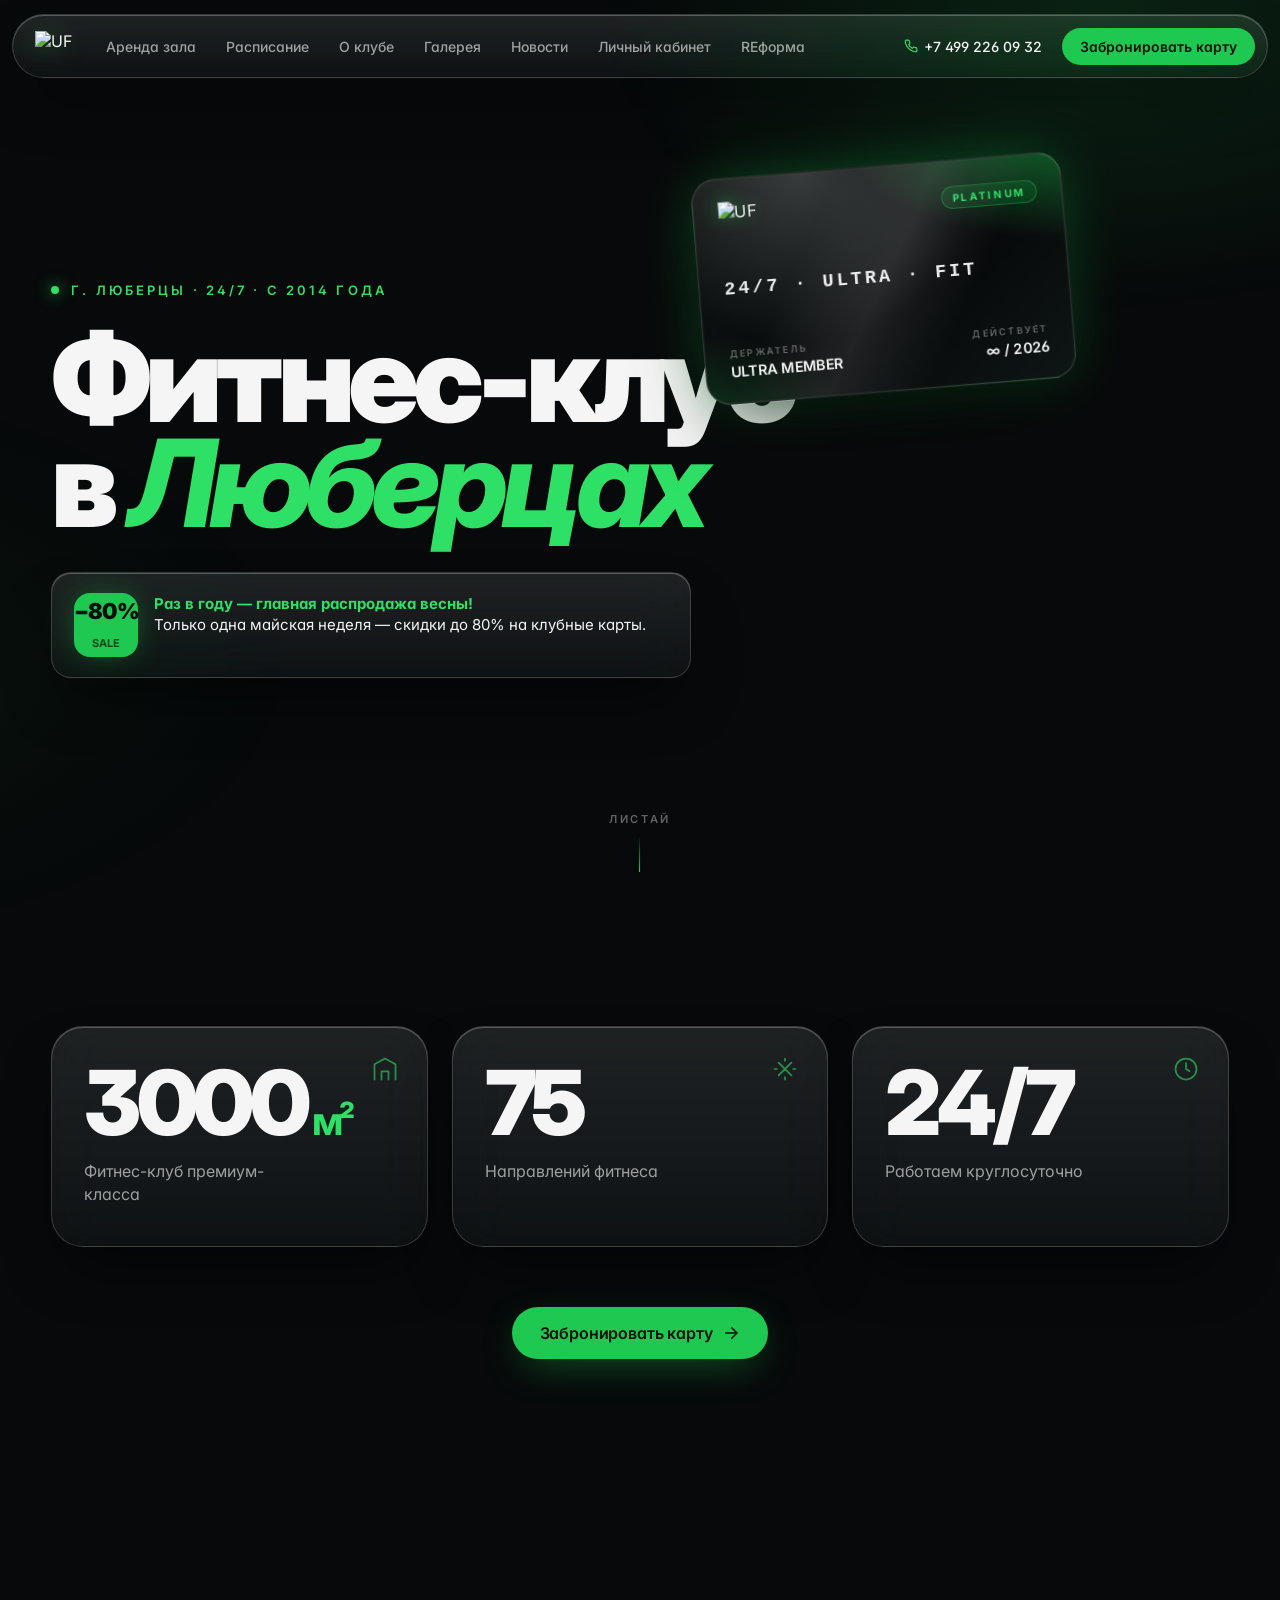
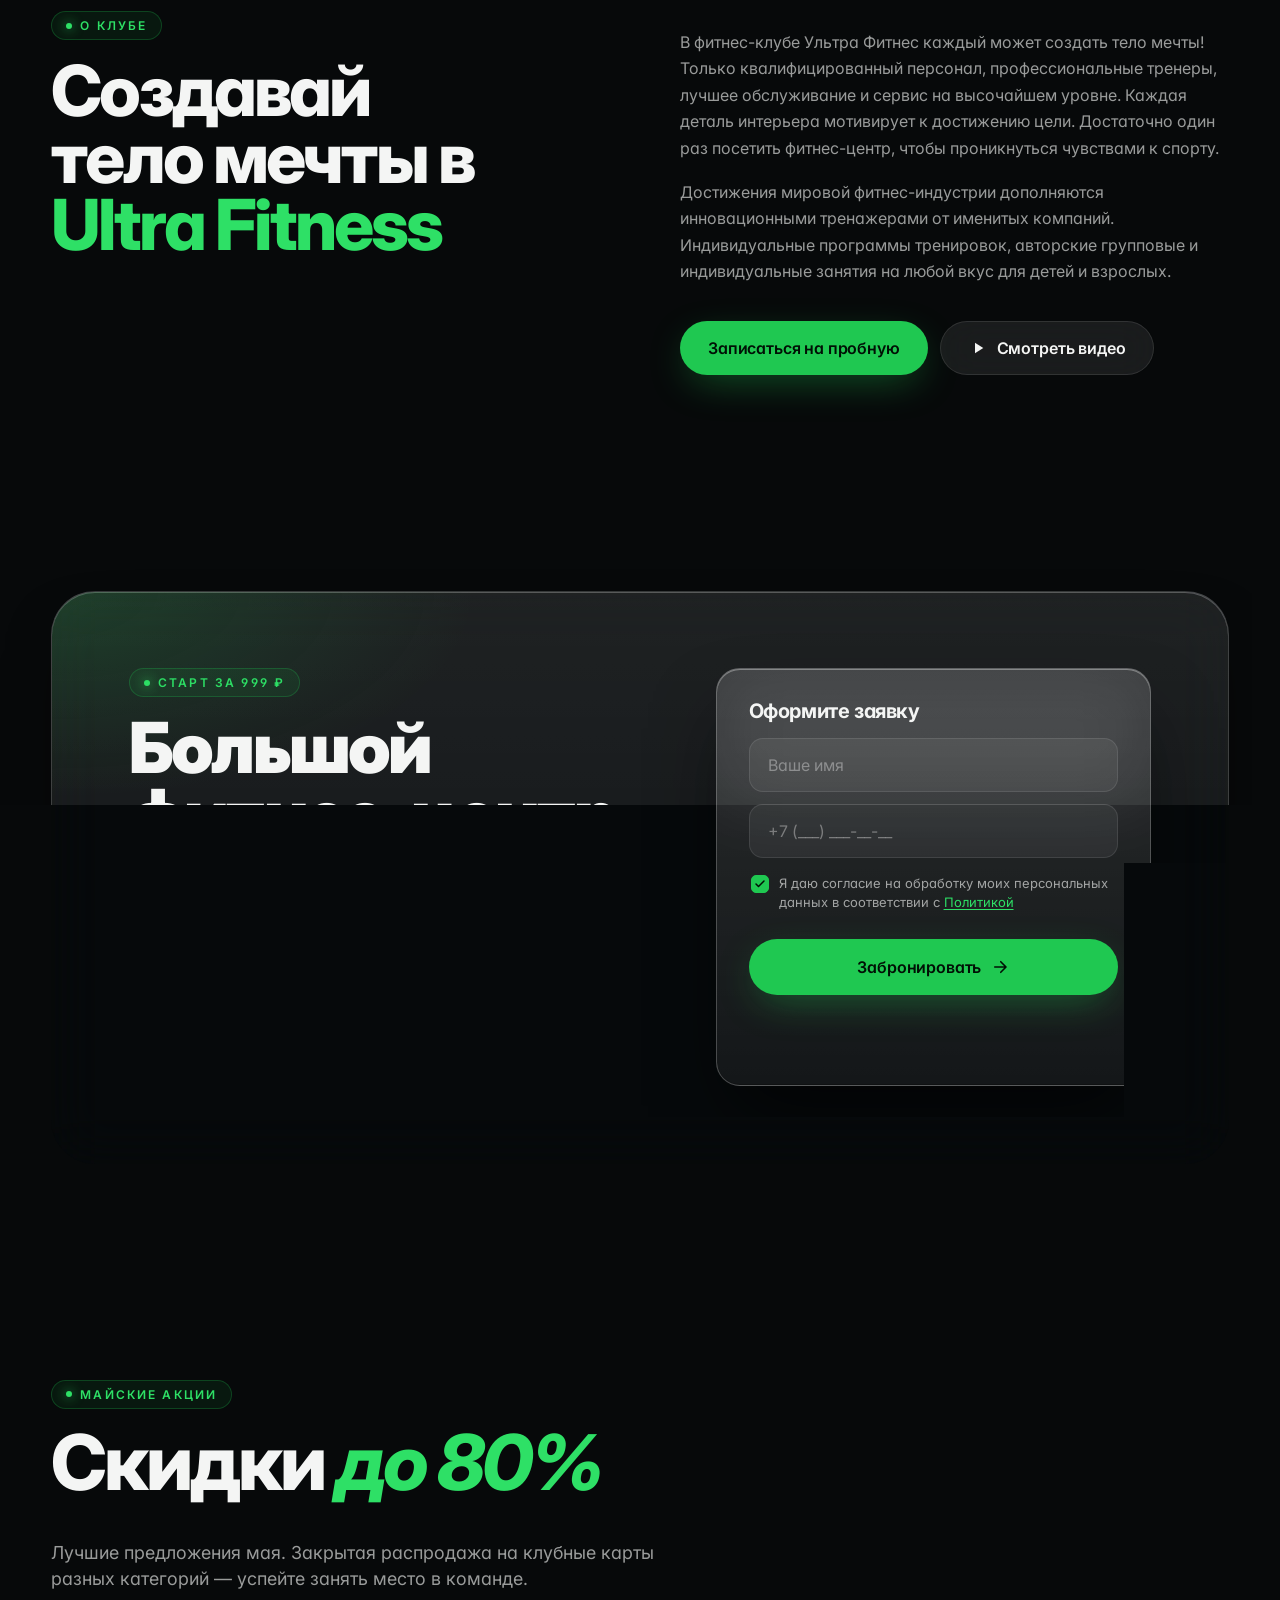
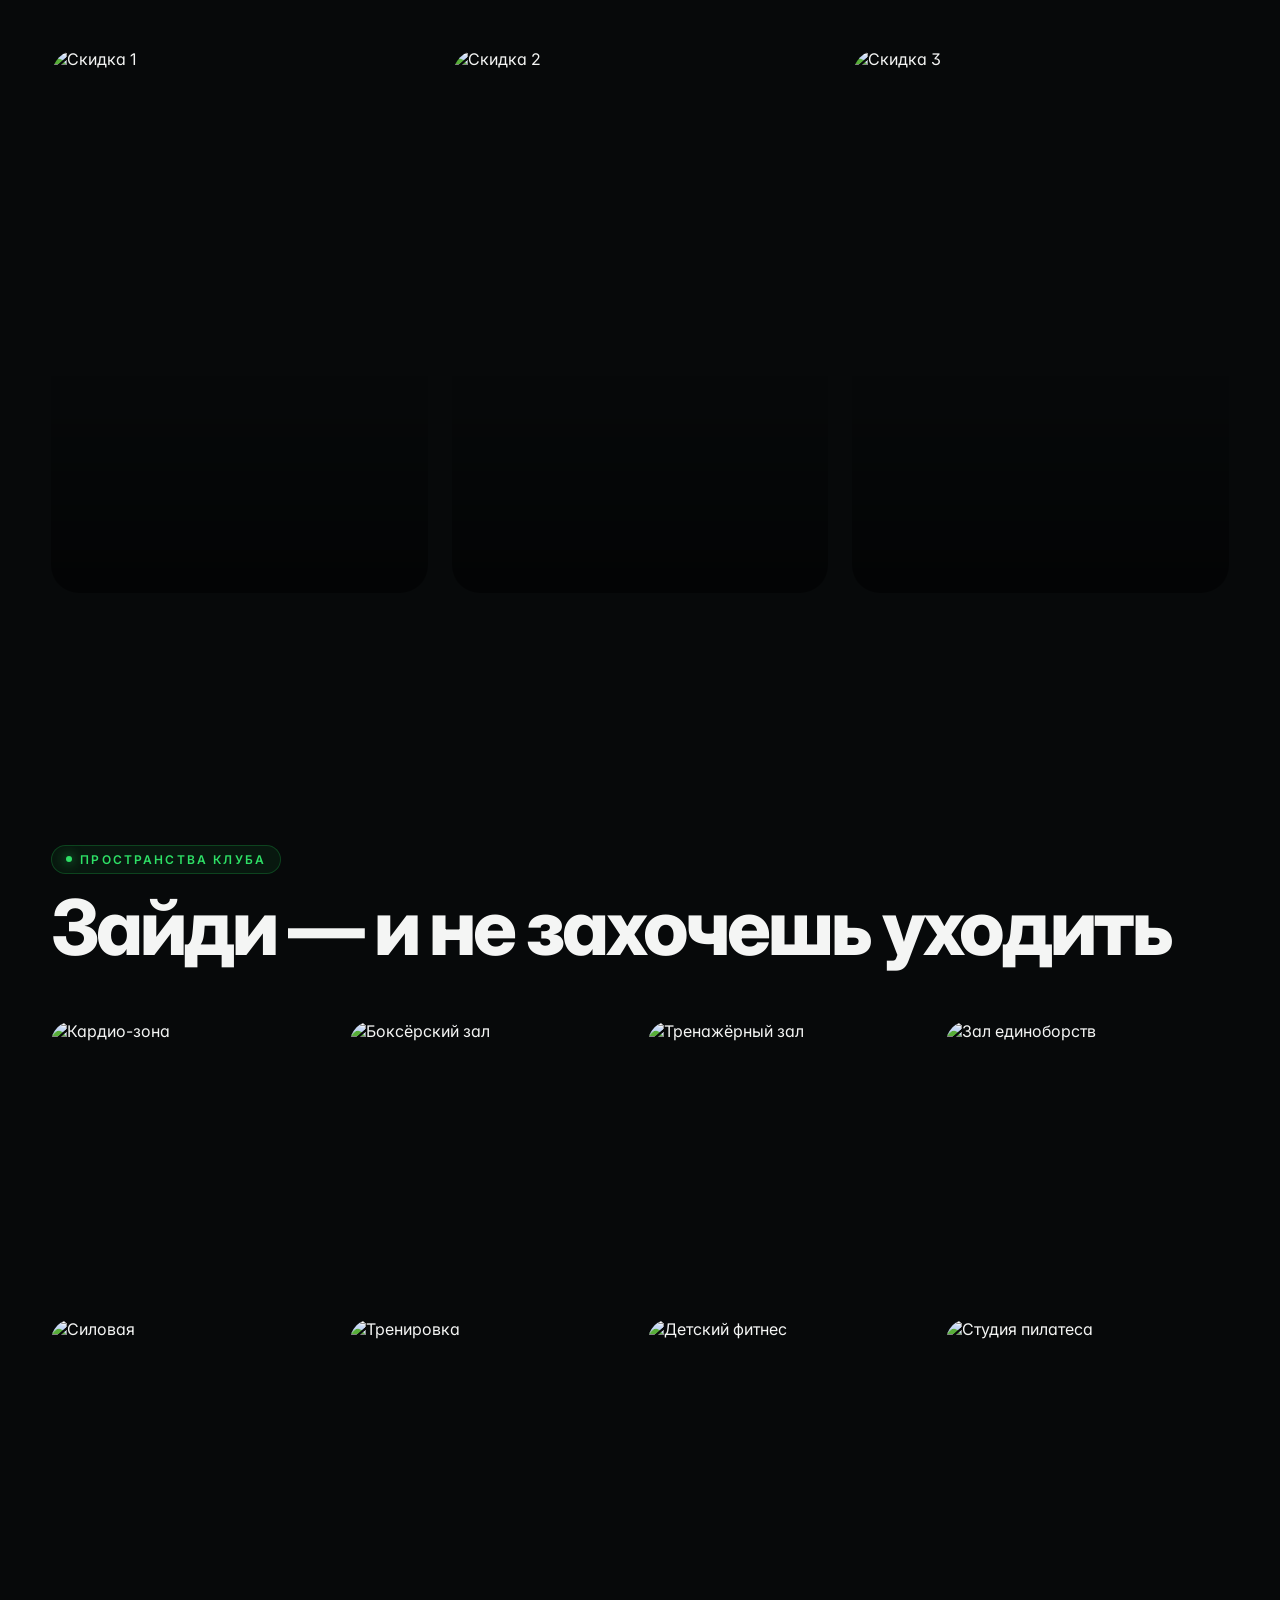
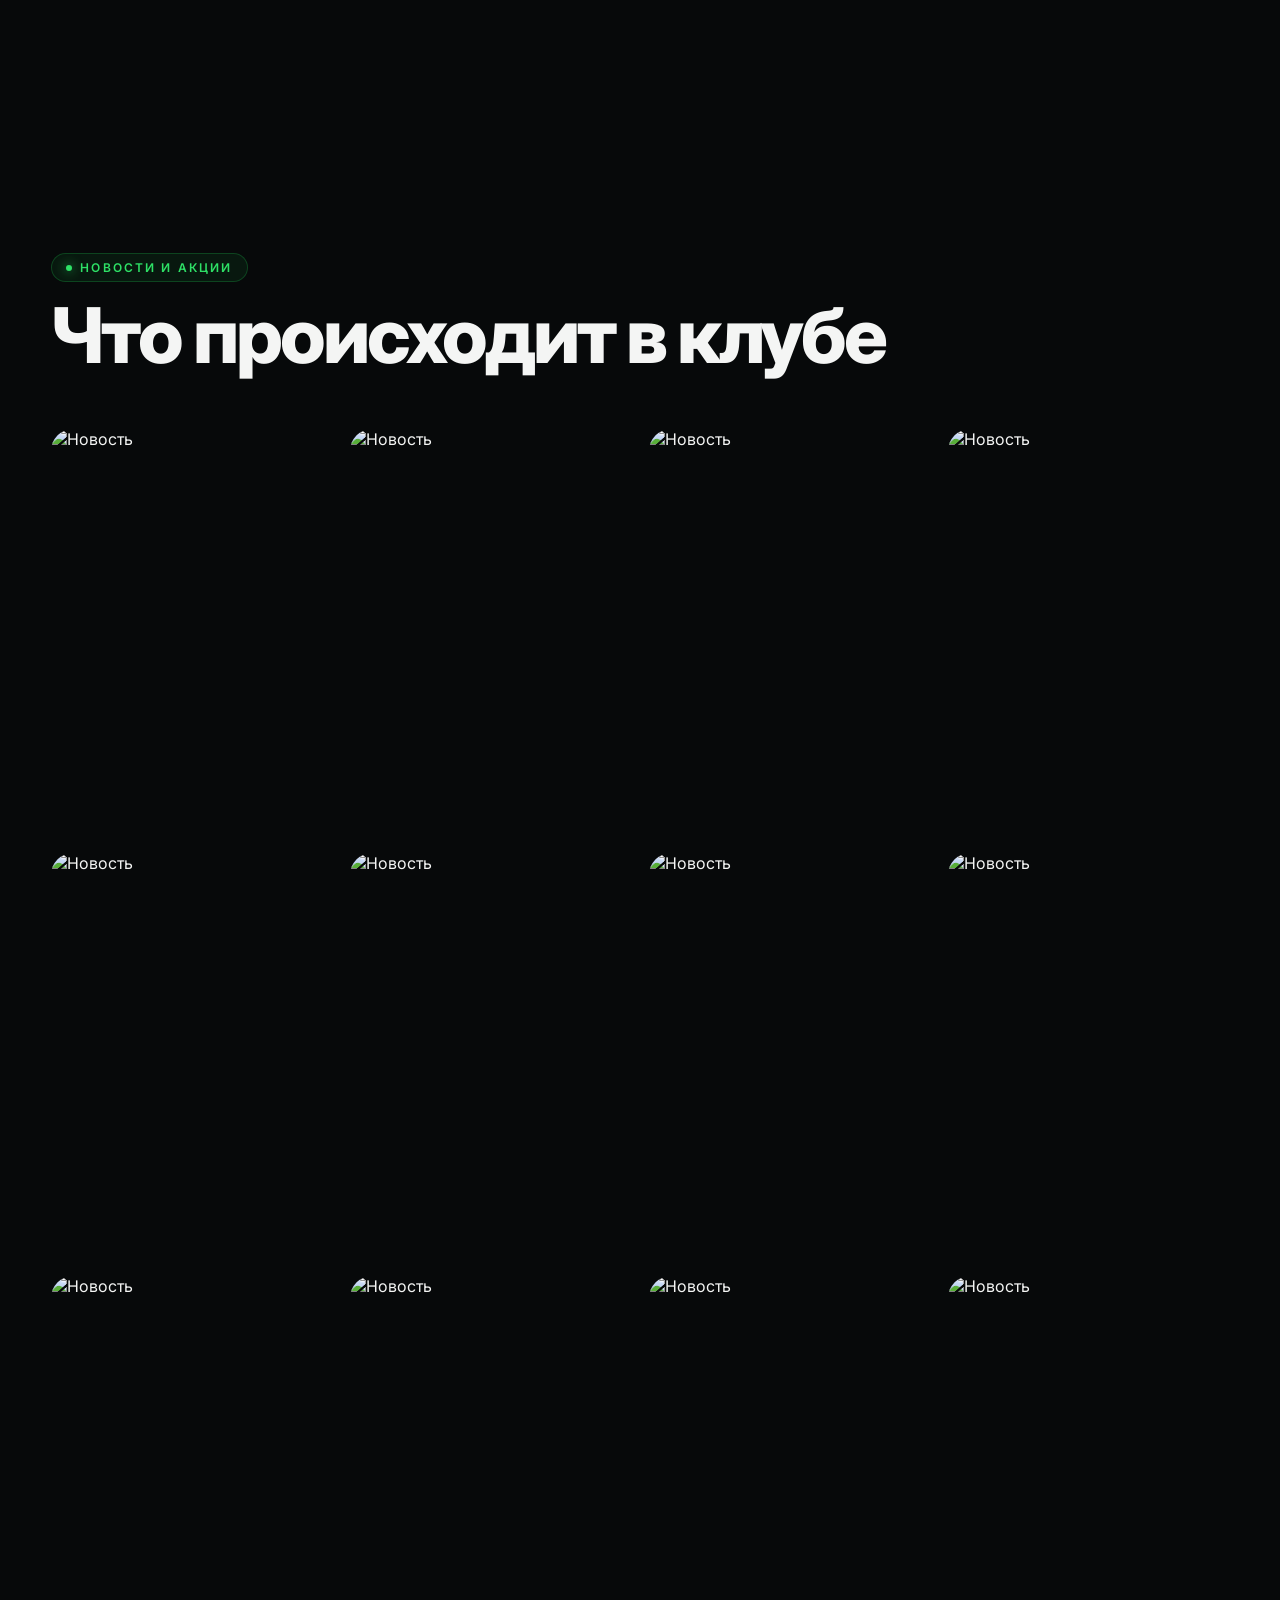
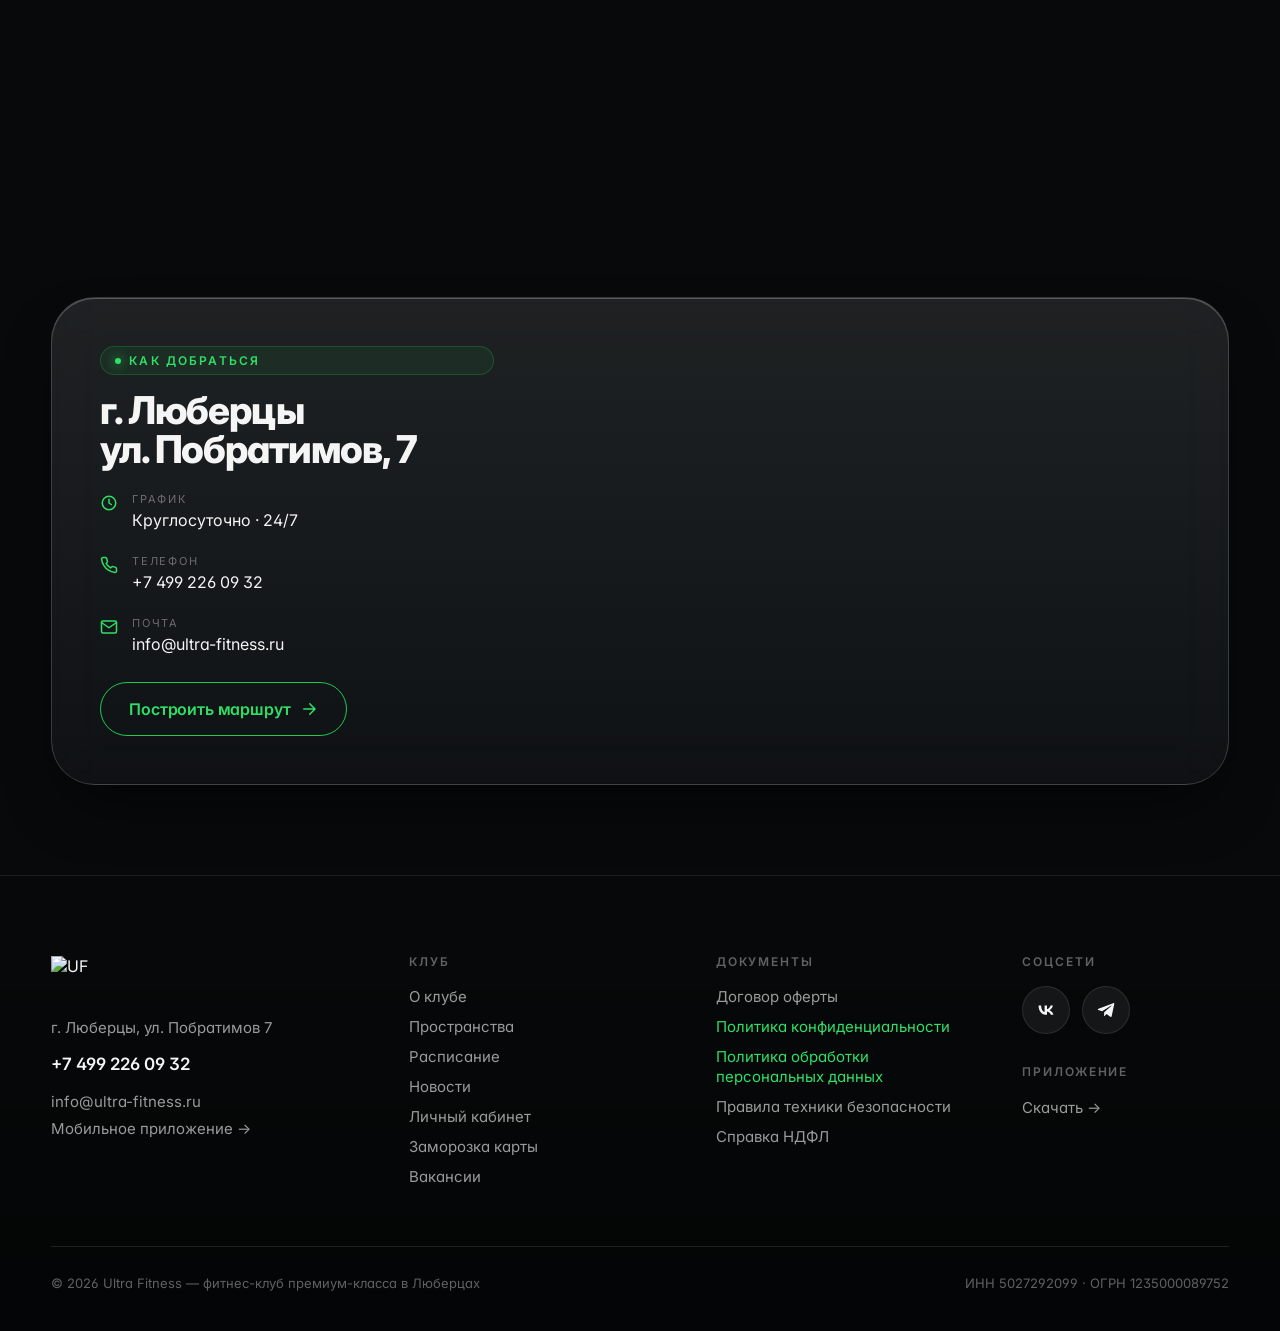
==== index.html @ a5ee3346 "Add files via upload" ====
<!doctype html>
<html lang="ru">
<head>
  <meta charset="utf-8" />
  <meta name="viewport" content="width=device-width,initial-scale=1" />
  <title>Ultra Fitness — фитнес-клуб премиум-класса в Люберцах</title>
  <link rel="icon" type="image/webp" href="assets/logo.webp" />
  <link rel="preconnect" href="https://fonts.googleapis.com" />
  <link rel="preconnect" href="https://fonts.gstatic.com" crossorigin />
  <link href="https://fonts.googleapis.com/css2?family=Inter:wght@400;500;600;700;800;900&display=swap" rel="stylesheet" />
  <link rel="stylesheet" href="styles.css" />
  <style>
    /* ===== HERO ===== */
    .hero {
      position: relative;
      min-height: 100vh;
      padding: 140px var(--pad) 80px;
      display: flex;
      flex-direction: column;
      justify-content: center;
      overflow: hidden;
    }
    .hero__city {
      font-size: 13px;
      font-weight: 600;
      text-transform: uppercase;
      letter-spacing: 0.24em;
      color: var(--brand-bright);
      margin-bottom: 28px;
      display: flex;
      align-items: center;
      gap: 12px;
    }
    .hero__city .dot {
      width: 8px;
      height: 8px;
      border-radius: 999px;
      background: var(--brand-bright);
      box-shadow: 0 0 16px var(--brand-bright);
      animation: pulse 2s infinite ease-in-out;
    }
    @keyframes pulse {
      0%, 100% { opacity: 1; transform: scale(1); }
      50% { opacity: 0.5; transform: scale(0.85); }
    }
    .hero__title {
      font-size: clamp(54px, 9.5vw, 168px);
      font-weight: 900;
      letter-spacing: -0.055em;
      line-height: 0.86;
      max-width: 18ch;
    }
    .hero__title .accent {
      color: var(--brand-bright);
      font-style: italic;
      font-weight: 800;
    }
    .hero__title .accent-outline {
      -webkit-text-stroke: 2px var(--brand-bright);
      color: transparent;
    }
    .hero__sale {
      margin-top: 36px;
      max-width: 640px;
      display: flex;
      align-items: stretch;
      gap: 16px;
      padding: 20px 22px;
      border-radius: 20px;
    }
    .hero__sale .badge {
      flex-shrink: 0;
      width: 64px;
      height: 64px;
      border-radius: 16px;
      background: var(--brand);
      color: #001005;
      display: grid;
      place-items: center;
      font-weight: 900;
      font-size: 22px;
      letter-spacing: -0.04em;
      line-height: 1;
      box-shadow: 0 0 30px -5px var(--brand-glow);
    }
    .hero__sale .badge span { font-size: 11px; font-weight: 700; letter-spacing: 0; margin-top: 2px; opacity: 0.7; }
    .hero__sale .copy { font-size: 15px; line-height: 1.45; color: var(--text); }
    .hero__sale .copy b { color: var(--brand-bright); font-weight: 700; }

    .hero__scroll {
      position: absolute;
      bottom: 28px;
      left: 50%;
      transform: translateX(-50%);
      display: flex;
      flex-direction: column;
      align-items: center;
      gap: 10px;
      color: var(--text-faint);
      font-size: 11px;
      font-weight: 600;
      letter-spacing: 0.24em;
      text-transform: uppercase;
      z-index: 5;
    }
    .hero__scroll .line {
      width: 1px;
      height: 36px;
      background: linear-gradient(180deg, transparent, var(--brand-bright));
      animation: scrollLine 2s infinite ease-in-out;
    }
    @keyframes scrollLine {
      0% { transform: scaleY(0); transform-origin: top; }
      50% { transform: scaleY(1); transform-origin: top; }
      51% { transform: scaleY(1); transform-origin: bottom; }
      100% { transform: scaleY(0); transform-origin: bottom; }
    }

    /* ===== FLYING CARD ===== */
    .fly-card {
      position: fixed;
      pointer-events: auto;
      width: 360px;
      height: 220px;
      border-radius: 24px;
      z-index: 50;
      cursor: pointer;
      transform-origin: center center;
      will-change: transform, top, left;
      transition: filter 0.4s ease;
    }
    .fly-card__inner {
      position: relative;
      width: 100%;
      height: 100%;
      border-radius: 24px;
      overflow: hidden;
      background:
        radial-gradient(120% 90% at 110% -10%, rgba(31, 200, 81, 0.55), transparent 55%),
        radial-gradient(80% 70% at -10% 110%, rgba(31, 200, 81, 0.25), transparent 60%),
        linear-gradient(140deg, #0F1413, #07090A 60%, #0E1614);
      border: 1px solid rgba(255,255,255,0.16);
      box-shadow:
        0 30px 80px -20px rgba(0,0,0,0.7),
        0 0 0 1px rgba(255,255,255,0.04) inset,
        0 0 60px -10px var(--brand-glow);
      padding: 22px 24px;
      display: flex;
      flex-direction: column;
      justify-content: space-between;
      transform-style: preserve-3d;
    }
    .fly-card__inner::before {
      content: '';
      position: absolute;
      inset: 0;
      background:
        radial-gradient(circle at 30% 0%, rgba(255,255,255,0.18), transparent 50%),
        linear-gradient(120deg, transparent 30%, rgba(255,255,255,0.10) 50%, transparent 70%);
      pointer-events: none;
    }
    .fly-card__chip {
      width: 42px;
      height: 32px;
      border-radius: 7px;
      background: linear-gradient(135deg, #C9D2A2, #7E8A45 60%, #5F6A30);
      box-shadow: inset 0 0 0 1px rgba(0,0,0,0.3), inset 0 2px 0 rgba(255,255,255,0.15);
      position: relative;
    }
    .fly-card__chip::after {
      content: '';
      position: absolute;
      inset: 4px 6px;
      border-radius: 4px;
      background:
        linear-gradient(90deg, transparent 40%, rgba(0,0,0,0.4) 41%, rgba(0,0,0,0.4) 42%, transparent 43%),
        linear-gradient(90deg, transparent 60%, rgba(0,0,0,0.4) 61%, rgba(0,0,0,0.4) 62%, transparent 63%),
        linear-gradient(0deg, transparent 49%, rgba(0,0,0,0.4) 50%, transparent 51%);
    }
    .fly-card__top {
      display: flex;
      align-items: center;
      justify-content: space-between;
    }
    .fly-card__logo {
      height: 28px;
      filter: drop-shadow(0 0 8px rgba(31,200,81,0.45));
    }
    .fly-card__type {
      font-size: 10px;
      font-weight: 700;
      letter-spacing: 0.24em;
      text-transform: uppercase;
      color: var(--brand-bright);
      padding: 4px 10px;
      border-radius: 999px;
      background: rgba(31, 200, 81, 0.12);
      border: 1px solid rgba(31, 200, 81, 0.35);
    }
    .fly-card__num {
      font-family: 'JetBrains Mono', 'SF Mono', ui-monospace, monospace;
      font-size: 18px;
      letter-spacing: 0.16em;
      font-weight: 600;
      color: rgba(255,255,255,0.92);
    }
    .fly-card__bottom {
      display: flex;
      justify-content: space-between;
      align-items: flex-end;
    }
    .fly-card__bottom .label {
      font-size: 9px;
      font-weight: 600;
      letter-spacing: 0.22em;
      text-transform: uppercase;
      color: var(--text-faint);
      margin-bottom: 4px;
    }
    .fly-card__bottom .value {
      font-size: 14px;
      font-weight: 600;
      color: var(--text);
    }
    .fly-card__cta {
      position: absolute;
      inset: 0;
      display: flex;
      align-items: center;
      justify-content: center;
      opacity: 0;
      background: rgba(7, 9, 10, 0.55);
      backdrop-filter: blur(8px);
      transition: opacity 0.3s;
      border-radius: 24px;
    }
    .fly-card:hover .fly-card__cta { opacity: 1; }
    .fly-card__cta-btn {
      padding: 12px 22px;
      border-radius: 999px;
      background: var(--brand);
      color: #001005;
      font-weight: 700;
      font-size: 14px;
      letter-spacing: -0.01em;
      display: flex;
      align-items: center;
      gap: 8px;
    }
    .fly-card__cta-btn svg { width: 16px; height: 16px; }

    @media (max-width: 980px) {
      .fly-card { width: 280px; height: 172px; }
      .fly-card__logo { height: 22px; }
      .fly-card__num { font-size: 15px; }
    }
    @media (max-width: 640px) {
      .fly-card { width: 220px; height: 138px; }
      .fly-card__inner { padding: 14px 16px; border-radius: 18px; }
      .fly-card__logo { height: 18px; }
      .fly-card__num { font-size: 12px; }
      .fly-card__chip { width: 30px; height: 24px; }
      .fly-card__bottom .label { font-size: 7px; }
      .fly-card__bottom .value { font-size: 11px; }
    }

    /* ===== STATS ===== */
    .stats {
      padding: clamp(80px, 14vh, 160px) var(--pad);
      position: relative;
      z-index: 2;
    }
    .stats__grid {
      display: grid;
      grid-template-columns: repeat(3, 1fr);
      gap: 24px;
      max-width: 1320px;
      margin: 0 auto;
    }
    .stat {
      padding: 36px 32px 40px;
      border-radius: var(--radius-lg);
      position: relative;
      overflow: hidden;
    }
    .stat__num {
      font-size: clamp(56px, 7vw, 96px);
      font-weight: 900;
      letter-spacing: -0.05em;
      line-height: 0.9;
      color: var(--text);
      display: flex;
      align-items: baseline;
      gap: 6px;
    }
    .stat__num .unit { font-size: 0.45em; font-weight: 700; color: var(--brand-bright); }
    .stat__label {
      margin-top: 16px;
      font-size: 16px;
      color: var(--text-dim);
      line-height: 1.45;
      max-width: 22ch;
    }
    .stat__icon {
      position: absolute;
      top: 28px;
      right: 28px;
      width: 28px;
      height: 28px;
      stroke: var(--brand-bright);
      stroke-width: 1.5;
      opacity: 0.6;
    }
    @media (max-width: 880px) {
      .stats__grid { grid-template-columns: 1fr; gap: 14px; }
    }

    .cta-block {
      max-width: 1320px;
      margin: 60px auto 0;
      padding: 0 0;
      display: flex;
      justify-content: center;
    }

    /* ===== ABOUT ===== */
    .about {
      padding: clamp(80px, 14vh, 160px) var(--pad);
      position: relative;
      z-index: 2;
    }
    .about__inner {
      max-width: 1320px;
      margin: 0 auto;
      display: grid;
      grid-template-columns: 1fr 1fr;
      gap: 80px;
      align-items: start;
    }
    .about__text p {
      color: var(--text-dim);
      font-size: clamp(16px, 1.25vw, 18px);
      line-height: 1.65;
      margin-top: 18px;
    }
    .about__buttons {
      margin-top: 36px;
      display: flex;
      gap: 12px;
      flex-wrap: wrap;
    }
    .about__big {
      font-size: clamp(40px, 5.5vw, 88px);
      font-weight: 800;
      letter-spacing: -0.04em;
      line-height: 0.95;
    }
    .about__big em {
      color: var(--brand-bright);
      font-style: normal;
    }
    @media (max-width: 980px) {
      .about__inner { grid-template-columns: 1fr; gap: 40px; }
    }

    /* ===== 999 BLOCK ===== */
    .offer-999 {
      padding: clamp(60px, 10vh, 120px) var(--pad);
      position: relative;
      z-index: 2;
    }
    .offer-999__panel {
      max-width: 1320px;
      margin: 0 auto;
      padding: clamp(40px, 6vw, 80px);
      border-radius: var(--radius-xl);
      display: grid;
      grid-template-columns: 1.2fr 1fr;
      gap: 64px;
      position: relative;
      overflow: hidden;
    }
    .offer-999__panel::before {
      content: '';
      position: absolute;
      inset: 0;
      background:
        radial-gradient(60% 60% at 0% 0%, rgba(31, 200, 81, 0.18), transparent 60%),
        radial-gradient(50% 60% at 100% 100%, rgba(31, 200, 81, 0.10), transparent 60%);
      pointer-events: none;
    }
    .offer-999__title {
      position: relative;
      font-size: clamp(40px, 5.5vw, 88px);
      font-weight: 900;
      letter-spacing: -0.04em;
      line-height: 0.95;
    }
    .offer-999__title .price {
      color: var(--brand-bright);
      font-style: italic;
    }
    .offer-999__sub {
      position: relative;
      color: var(--text-dim);
      font-size: 17px;
      margin-top: 24px;
      max-width: 50ch;
      line-height: 1.55;
    }
    .offer-999__form {
      position: relative;
      padding: 32px;
      border-radius: 24px;
    }
    .offer-999__form h4 {
      font-size: 20px;
      font-weight: 700;
      margin-bottom: 16px;
    }
    @media (max-width: 980px) {
      .offer-999__panel { grid-template-columns: 1fr; gap: 32px; }
    }

    /* ===== SALES (3 cards) ===== */
    .sales {
      padding: clamp(80px, 14vh, 160px) var(--pad);
      position: relative;
      z-index: 2;
    }
    .sales__head {
      max-width: 1320px;
      margin: 0 auto 56px;
      display: flex;
      align-items: flex-end;
      justify-content: space-between;
      gap: 40px;
      flex-wrap: wrap;
    }
    .sales__grid {
      max-width: 1320px;
      margin: 0 auto;
      display: grid;
      grid-template-columns: repeat(3, 1fr);
      gap: 24px;
    }
    .sale-card {
      position: relative;
      aspect-ratio: 700 / 1010;
      border-radius: 28px;
      overflow: hidden;
      cursor: pointer;
      transform: translateZ(0);
      transition: transform 0.5s cubic-bezier(0.22, 1, 0.36, 1);
    }
    .sale-card img {
      width: 100%;
      height: 100%;
      object-fit: cover;
      transition: transform 0.8s cubic-bezier(0.22, 1, 0.36, 1);
    }
    .sale-card:hover { transform: translateY(-6px); }
    .sale-card:hover img { transform: scale(1.05); }
    .sale-card::after {
      content: '';
      position: absolute;
      inset: 0;
      background: linear-gradient(180deg, transparent 60%, rgba(0,0,0,0.5));
      pointer-events: none;
    }
    @media (max-width: 880px) {
      .sales__grid { grid-template-columns: 1fr; }
    }

    /* ===== GALLERY ===== */
    .gallery {
      padding: clamp(80px, 14vh, 160px) var(--pad);
      position: relative;
      z-index: 2;
    }
    .gallery__head {
      max-width: 1320px;
      margin: 0 auto 56px;
    }
    .gallery__grid {
      max-width: 1320px;
      margin: 0 auto;
      display: grid;
      grid-template-columns: repeat(4, 1fr);
      grid-auto-rows: 1fr;
      gap: 16px;
    }
    .gallery__item {
      position: relative;
      overflow: hidden;
      border-radius: 22px;
      cursor: pointer;
      aspect-ratio: 1 / 1;
      transition: transform 0.5s cubic-bezier(0.22, 1, 0.36, 1);
    }
    .gallery__item img {
      width: 100%;
      height: 100%;
      object-fit: cover;
      transition: transform 0.8s cubic-bezier(0.22, 1, 0.36, 1);
    }
    .gallery__item:hover { transform: translateY(-4px); }
    .gallery__item:hover img { transform: scale(1.08); }
    .gallery__item::after {
      content: '';
      position: absolute;
      inset: 0;
      background: linear-gradient(180deg, transparent 60%, rgba(0,0,0,0.45));
      opacity: 0;
      transition: opacity 0.3s;
      pointer-events: none;
    }
    .gallery__item:hover::after { opacity: 1; }
    .gallery__zoom {
      position: absolute;
      bottom: 14px;
      right: 14px;
      width: 38px;
      height: 38px;
      border-radius: 999px;
      background: rgba(255,255,255,0.14);
      backdrop-filter: blur(10px);
      border: 1px solid rgba(255,255,255,0.22);
      display: grid;
      place-items: center;
      opacity: 0;
      transform: translateY(8px);
      transition: opacity 0.3s, transform 0.3s;
      z-index: 2;
    }
    .gallery__zoom svg { width: 16px; height: 16px; stroke: #fff; stroke-width: 2; }
    .gallery__item:hover .gallery__zoom { opacity: 1; transform: none; }

    @media (max-width: 880px) {
      .gallery__grid { grid-template-columns: repeat(3, 1fr); gap: 12px; }
    }
    @media (max-width: 540px) {
      .gallery__grid { grid-template-columns: repeat(2, 1fr); gap: 10px; }
    }

    /* ===== LIGHTBOX ===== */
    .lightbox {
      position: fixed;
      inset: 0;
      z-index: 400;
      background: rgba(5, 7, 8, 0.92);
      backdrop-filter: blur(24px) saturate(140%);
      -webkit-backdrop-filter: blur(24px) saturate(140%);
      display: flex;
      align-items: center;
      justify-content: center;
      opacity: 0;
      pointer-events: none;
      transition: opacity 0.35s ease;
    }
    .lightbox.is-open { opacity: 1; pointer-events: auto; }
    .lightbox__stage {
      position: relative;
      width: min(90vw, 1400px);
      height: min(82vh, 900px);
      display: flex;
      align-items: center;
      justify-content: center;
    }
    .lightbox__img {
      max-width: 100%;
      max-height: 100%;
      width: auto;
      height: auto;
      object-fit: contain;
      border-radius: 14px;
      box-shadow: 0 30px 80px -10px rgba(0,0,0,0.7), 0 0 60px -20px var(--brand-glow);
      transform: scale(0.96);
      opacity: 0;
      transition: transform 0.45s cubic-bezier(0.22, 1, 0.36, 1), opacity 0.35s;
    }
    .lightbox.is-open .lightbox__img { transform: none; opacity: 1; }
    .lightbox__btn {
      position: absolute;
      top: 24px;
      right: 24px;
      width: 48px;
      height: 48px;
      border-radius: 999px;
      background: rgba(255,255,255,0.08);
      border: 1px solid rgba(255,255,255,0.16);
      backdrop-filter: blur(16px);
      display: inline-flex;
      align-items: center;
      justify-content: center;
      z-index: 3;
      cursor: pointer;
      transition: background 0.2s, transform 0.2s;
    }
    .lightbox__btn:hover { background: rgba(255,255,255,0.18); transform: scale(1.05); }
    .lightbox__btn svg { width: 22px; height: 22px; stroke: #fff; stroke-width: 2; }
    .lightbox__nav {
      position: absolute;
      top: 50%;
      transform: translateY(-50%);
      width: 56px;
      height: 56px;
      border-radius: 999px;
      background: rgba(255,255,255,0.08);
      border: 1px solid rgba(255,255,255,0.18);
      backdrop-filter: blur(16px);
      display: inline-flex;
      align-items: center;
      justify-content: center;
      cursor: pointer;
      z-index: 3;
      transition: background 0.2s, transform 0.2s;
    }
    .lightbox__nav:hover { background: rgba(31,200,81,0.30); border-color: rgba(31,200,81,0.55); }
    .lightbox__nav svg { width: 24px; height: 24px; stroke: #fff; stroke-width: 2; }
    .lightbox__nav--prev { left: 24px; }
    .lightbox__nav--next { right: 24px; }
    .lightbox__nav:hover { transform: translateY(-50%) scale(1.05); }
    .lightbox__counter {
      position: absolute;
      bottom: 24px;
      left: 50%;
      transform: translateX(-50%);
      padding: 8px 16px;
      border-radius: 999px;
      background: rgba(255,255,255,0.08);
      border: 1px solid rgba(255,255,255,0.16);
      backdrop-filter: blur(16px);
      font-size: 13px;
      font-weight: 600;
      letter-spacing: 0.12em;
      color: var(--text-dim);
      z-index: 3;
    }
    .lightbox__counter b { color: var(--brand-bright); }
    @media (max-width: 640px) {
      .lightbox__nav { width: 44px; height: 44px; }
      .lightbox__nav--prev { left: 10px; }
      .lightbox__nav--next { right: 10px; }
      .lightbox__btn { top: 14px; right: 14px; width: 40px; height: 40px; }
      .lightbox__stage { width: 96vw; height: 78vh; }
    }

    /* ===== NEWS ===== */
    .news {
      padding: clamp(80px, 14vh, 160px) var(--pad);
      position: relative;
      z-index: 2;
    }
    .news__head {
      max-width: 1320px;
      margin: 0 auto 56px;
    }
    .news__rail {
      max-width: 1320px;
      margin: 0 auto;
      display: grid;
      grid-template-columns: repeat(4, 1fr);
      gap: 18px;
    }
    .news-card {
      position: relative;
      aspect-ratio: 700 / 1010;
      border-radius: 22px;
      overflow: hidden;
      cursor: pointer;
      transition: transform 0.5s cubic-bezier(0.22, 1, 0.36, 1);
    }
    .news-card img {
      width: 100%;
      height: 100%;
      object-fit: cover;
      transition: transform 0.8s;
    }
    .news-card:hover { transform: translateY(-4px); }
    .news-card:hover img { transform: scale(1.05); }
    @media (max-width: 980px) {
      .news__rail { grid-template-columns: repeat(2, 1fr); }
    }
    @media (max-width: 540px) {
      .news__rail { grid-template-columns: repeat(2, 1fr); gap: 12px; }
    }

    /* ===== MAP ===== */
    .map-block {
      padding: clamp(60px, 10vh, 120px) var(--pad);
      position: relative;
      z-index: 2;
    }
    .map-block__panel {
      max-width: 1320px;
      margin: 0 auto;
      border-radius: var(--radius-xl);
      overflow: hidden;
      position: relative;
      display: grid;
      grid-template-columns: 1fr 1.4fr;
      min-height: 460px;
    }
    .map-block__info {
      padding: 48px;
      display: flex;
      flex-direction: column;
      justify-content: center;
      gap: 16px;
    }
    .map-block__info h3 {
      font-size: clamp(28px, 3vw, 40px);
      font-weight: 800;
      letter-spacing: -0.03em;
      line-height: 1;
    }
    .map-block__info .row {
      display: flex;
      gap: 14px;
      align-items: flex-start;
      margin-top: 8px;
    }
    .map-block__info .row svg { width: 18px; height: 18px; stroke: var(--brand-bright); flex-shrink: 0; margin-top: 2px; }
    .map-block__info .row > div .l { font-size: 11px; text-transform: uppercase; letter-spacing: 0.16em; color: var(--text-faint); margin-bottom: 4px; }
    .map-block__info .row > div .v { font-size: 16px; color: var(--text); }
    .map-block__info .row > div .v a { color: var(--text); }
    .map-block__info .row > div .v a:hover { color: var(--brand-bright); }
    .map-block__iframe {
      position: relative;
      min-height: 360px;
    }
    .map-block__iframe iframe {
      position: absolute;
      inset: 0;
      width: 100%;
      height: 100%;
      border: 0;
      filter: grayscale(0.4) contrast(1.05);
    }
    @media (max-width: 880px) {
      .map-block__panel { grid-template-columns: 1fr; }
      .map-block__iframe { min-height: 320px; }
    }

    /* hide flying card on smallest screens to keep things tidy */
    @media (max-width: 480px) {
      .fly-card { display: none; }
    }
  </style>
</head>
<body>

<!-- ===== FLYING CARD ===== -->
<div class="fly-card" id="flyCard" role="button" aria-label="Забронировать клубную карту" data-open-booking data-screen-label="Flying Card">
  <div class="fly-card__inner">
    <div class="fly-card__top">
      <img src="assets/logo.webp" alt="UF" class="fly-card__logo" />
      <div class="fly-card__type">Platinum</div>
    </div>
    <div class="fly-card__num">24/7 · ULTRA · FIT</div>
    <div class="fly-card__bottom">
      <div>
        <div class="label">Держатель</div>
        <div class="value">ULTRA MEMBER</div>
      </div>
      <div style="text-align:right">
        <div class="label">Действует</div>
        <div class="value">∞ / 2026</div>
      </div>
    </div>
    <div class="fly-card__cta">
      <div class="fly-card__cta-btn">
        Забронировать
        <svg viewBox="0 0 24 24" fill="none" stroke="currentColor" stroke-width="2.2" stroke-linecap="round" stroke-linejoin="round"><path d="M5 12h14M13 5l7 7-7 7"/></svg>
      </div>
    </div>
  </div>
</div>

<main>

<!-- ===== HERO ===== -->
<section class="hero" id="hero" data-screen-label="01 Hero">
  <div class="container">
    <div class="hero__city reveal">
      <span class="dot"></span>
      г. Люберцы · 24/7 · с 2014 года
    </div>
    <h1 class="hero__title reveal" data-delay="1">
      Фитнес-клуб<br/>
      в <span class="accent">Люберцах</span>
    </h1>
    <div class="hero__sale glass reveal" data-delay="2">
      <div class="badge">−80%<span>SALE</span></div>
      <div class="copy">
        <b>Раз в году — главная распродажа весны!</b><br/>
        Только одна майская неделя — скидки до 80% на клубные карты.
      </div>
    </div>
  </div>
  <div class="hero__scroll">
    <span>Листай</span>
    <span class="line"></span>
  </div>
</section>

<!-- ===== STATS ===== -->
<section class="stats" id="stats" data-screen-label="02 Stats">
  <div class="stats__grid">
    <div class="stat glass reveal">
      <svg class="stat__icon" viewBox="0 0 24 24" fill="none" stroke-linecap="round" stroke-linejoin="round"><path d="M3 21V8l9-5 9 5v13M9 21v-7h6v7"/></svg>
      <div class="stat__num">3000<span class="unit">м²</span></div>
      <div class="stat__label">Фитнес-клуб премиум-класса</div>
    </div>
    <div class="stat glass reveal" data-delay="1">
      <svg class="stat__icon" viewBox="0 0 24 24" fill="none" stroke-linecap="round" stroke-linejoin="round"><path d="M6.5 6.5l11 11M6.5 17.5l11-11M3 12h2M19 12h2M12 3v2M12 19v2"/></svg>
      <div class="stat__num">75</div>
      <div class="stat__label">Направлений фитнеса</div>
    </div>
    <div class="stat glass reveal" data-delay="2">
      <svg class="stat__icon" viewBox="0 0 24 24" fill="none" stroke-linecap="round" stroke-linejoin="round"><circle cx="12" cy="12" r="9"/><path d="M12 7v5l3 2"/></svg>
      <div class="stat__num">24/7</div>
      <div class="stat__label">Работаем круглосуточно</div>
    </div>
  </div>
  <div class="cta-block reveal" data-delay="2">
    <button class="btn btn--primary" data-open-booking>
      Забронировать карту
      <svg viewBox="0 0 24 24" fill="none" stroke="currentColor" stroke-width="2.2" stroke-linecap="round" stroke-linejoin="round"><path d="M5 12h14M13 5l7 7-7 7"/></svg>
    </button>
  </div>
</section>

<!-- ===== ABOUT ===== -->
<section class="about" id="about" data-screen-label="03 About">
  <div class="about__inner">
    <div class="about__heading reveal">
      <div class="eyebrow">О клубе</div>
      <h2 class="about__big" style="margin-top: 18px;">
        Создавай тело мечты в <em>Ultra Fitness</em>
      </h2>
    </div>
    <div class="about__text reveal" data-delay="1">
      <p>
        В фитнес-клубе Ультра Фитнес каждый может создать тело мечты! Только квалифицированный персонал, профессиональные тренеры, лучшее обслуживание и сервис на высочайшем уровне. Каждая деталь интерьера мотивирует к достижению цели. Достаточно один раз посетить фитнес-центр, чтобы проникнуться чувствами к спорту.
      </p>
      <p>
        Достижения мировой фитнес-индустрии дополняются инновационными тренажерами от именитых компаний. Индивидуальные программы тренировок, авторские групповые и индивидуальные занятия на любой вкус для детей и взрослых.
      </p>
      <div class="about__buttons">
        <button class="btn btn--primary"
          data-open-booking
          data-modal-eyebrow="Пробная тренировка"
          data-modal-title="Запишитесь на пробную тренировку"
          data-modal-sub="Менеджер свяжется с вами, подберёт удобное время и направление — на знакомство с клубом и тренером."
          data-modal-button="Записаться">
          Записаться на пробную
        </button>
        <button class="btn btn--ghost" data-open-video>
          <svg viewBox="0 0 24 24" fill="currentColor"><path d="M8 5v14l11-7z"/></svg>
          Смотреть видео
        </button>
      </div>
    </div>
  </div>
</section>

<!-- ===== 999 OFFER ===== -->
<section class="offer-999" id="offer999">
  <div class="offer-999__panel glass reveal">
    <div>
      <div class="eyebrow">Старт за 999 ₽</div>
      <h2 class="offer-999__title" style="margin-top: 18px;">
        Большой<br/>фитнес-центр<br/>в Люберцах за <span class="price">999 ₽</span>
      </h2>
      <p class="offer-999__sub">Оформите заявку и начните тренировки за 999 ₽. Предложение ограничено — действует только в течение майской недели скидок.</p>
    </div>
    <div class="offer-999__form glass-strong">
      <h4>Оформите заявку</h4>
      <form class="uf-form" id="offerForm" novalidate>
        <div class="uf-field">
          <input type="text" name="name" placeholder="Ваше имя" required autocomplete="name" />
        </div>
        <div class="uf-field">
          <input type="tel" name="phone" placeholder="+7 (___) ___-__-__" required autocomplete="tel" data-phone-mask />
        </div>
        <label class="uf-consent">
          <input type="checkbox" name="consent" checked required />
          <span class="check"><svg viewBox="0 0 24 24" fill="none" stroke-linecap="round" stroke-linejoin="round"><polyline points="20 6 9 17 4 12"/></svg></span>
          <span>Я даю согласие на обработку моих персональных данных в соответствии с <a href="#">Политикой</a></span>
        </label>
        <button type="submit" class="btn btn--primary">
          Забронировать
          <svg viewBox="0 0 24 24" fill="none" stroke="currentColor" stroke-width="2.2" stroke-linecap="round" stroke-linejoin="round"><path d="M5 12h14M13 5l7 7-7 7"/></svg>
        </button>
      </form>
    </div>
  </div>
</section>

<!-- ===== SALES ===== -->
<section class="sales" id="sales" data-screen-label="04 Sales">
  <div class="sales__head">
    <div class="reveal">
      <div class="eyebrow">Майские акции</div>
      <h2 class="section-title" style="margin-top:18px;">Скидки <em style="color:var(--brand-bright);font-style:italic;">до&nbsp;80%</em></h2>
    </div>
    <p class="section-sub reveal" data-delay="1">Лучшие предложения мая. Закрытая распродажа на клубные карты разных категорий — успейте занять место в команде.</p>
  </div>
  <div class="sales__grid">
    <div class="sale-card reveal" data-open-booking><img src="assets/sale-1.webp" alt="Скидка 1" loading="lazy" /></div>
    <div class="sale-card reveal" data-delay="1" data-open-booking><img src="assets/sale-2.webp" alt="Скидка 2" loading="lazy" /></div>
    <div class="sale-card reveal" data-delay="2" data-open-booking><img src="assets/sale-3.webp" alt="Скидка 3" loading="lazy" /></div>
  </div>
</section>

<!-- ===== GALLERY ===== -->
<section class="gallery" id="gallery" data-screen-label="05 Gallery">
  <div class="gallery__head">
    <div class="reveal">
      <div class="eyebrow">Пространства клуба</div>
      <h2 class="section-title" style="margin-top:18px;">Зайди — и не захочешь уходить</h2>
    </div>
  </div>
  <div class="gallery__grid" data-lightbox="gallery">
    <div class="gallery__item reveal" data-src="assets/club-1.jpeg"><img src="assets/club-1.jpeg" alt="Кардио-зона" loading="lazy" /><div class="gallery__zoom"><svg viewBox="0 0 24 24" fill="none" stroke-linecap="round" stroke-linejoin="round"><path d="M15 3h6v6M9 21H3v-6M21 3l-7 7M3 21l7-7"/></svg></div></div>
    <div class="gallery__item reveal" data-delay="1" data-src="assets/club-2.jpeg"><img src="assets/club-2.jpeg" alt="Боксёрский зал" loading="lazy" /><div class="gallery__zoom"><svg viewBox="0 0 24 24" fill="none" stroke-linecap="round" stroke-linejoin="round"><path d="M15 3h6v6M9 21H3v-6M21 3l-7 7M3 21l7-7"/></svg></div></div>
    <div class="gallery__item reveal" data-delay="2" data-src="assets/club-3.jpeg"><img src="assets/club-3.jpeg" alt="Тренажёрный зал" loading="lazy" /><div class="gallery__zoom"><svg viewBox="0 0 24 24" fill="none" stroke-linecap="round" stroke-linejoin="round"><path d="M15 3h6v6M9 21H3v-6M21 3l-7 7M3 21l7-7"/></svg></div></div>
    <div class="gallery__item reveal" data-delay="3" data-src="assets/club-4.jpeg"><img src="assets/club-4.jpeg" alt="Зал единоборств" loading="lazy" /><div class="gallery__zoom"><svg viewBox="0 0 24 24" fill="none" stroke-linecap="round" stroke-linejoin="round"><path d="M15 3h6v6M9 21H3v-6M21 3l-7 7M3 21l7-7"/></svg></div></div>
    <div class="gallery__item reveal" data-src="assets/club-5.jpeg"><img src="assets/club-5.jpeg" alt="Силовая" loading="lazy" /><div class="gallery__zoom"><svg viewBox="0 0 24 24" fill="none" stroke-linecap="round" stroke-linejoin="round"><path d="M15 3h6v6M9 21H3v-6M21 3l-7 7M3 21l7-7"/></svg></div></div>
    <div class="gallery__item reveal" data-delay="1" data-src="assets/club-6.jpeg"><img src="assets/club-6.jpeg" alt="Тренировка" loading="lazy" /><div class="gallery__zoom"><svg viewBox="0 0 24 24" fill="none" stroke-linecap="round" stroke-linejoin="round"><path d="M15 3h6v6M9 21H3v-6M21 3l-7 7M3 21l7-7"/></svg></div></div>
    <div class="gallery__item reveal" data-delay="2" data-src="assets/club-7.png"><img src="assets/club-7.png" alt="Детский фитнес" loading="lazy" /><div class="gallery__zoom"><svg viewBox="0 0 24 24" fill="none" stroke-linecap="round" stroke-linejoin="round"><path d="M15 3h6v6M9 21H3v-6M21 3l-7 7M3 21l7-7"/></svg></div></div>
    <div class="gallery__item reveal" data-delay="3" data-src="assets/hall-1.webp"><img src="assets/hall-1.webp" alt="Студия пилатеса" loading="lazy" /><div class="gallery__zoom"><svg viewBox="0 0 24 24" fill="none" stroke-linecap="round" stroke-linejoin="round"><path d="M15 3h6v6M9 21H3v-6M21 3l-7 7M3 21l7-7"/></svg></div></div>
  </div>

  <!-- LIGHTBOX -->
  <div class="lightbox" id="lightbox" aria-hidden="true">
    <button class="lightbox__btn" id="lbClose" aria-label="Закрыть">
      <svg viewBox="0 0 24 24" fill="none" stroke-linecap="round" stroke-linejoin="round"><path d="M18 6L6 18M6 6l12 12"/></svg>
    </button>
    <button class="lightbox__nav lightbox__nav--prev" id="lbPrev" aria-label="Предыдущее">
      <svg viewBox="0 0 24 24" fill="none" stroke-linecap="round" stroke-linejoin="round"><polyline points="15 18 9 12 15 6"/></svg>
    </button>
    <button class="lightbox__nav lightbox__nav--next" id="lbNext" aria-label="Следующее">
      <svg viewBox="0 0 24 24" fill="none" stroke-linecap="round" stroke-linejoin="round"><polyline points="9 18 15 12 9 6"/></svg>
    </button>
    <div class="lightbox__stage">
      <img class="lightbox__img" id="lbImg" alt="" />
    </div>
    <div class="lightbox__counter"><b id="lbCur">1</b> / <span id="lbTotal">8</span></div>
  </div>
</section>

<!-- ===== NEWS ===== -->
<section class="news" id="news" data-screen-label="06 News">
  <div class="news__head">
    <div class="reveal">
      <div class="eyebrow">Новости и акции</div>
      <h2 class="section-title" style="margin-top:18px;">Что происходит в клубе</h2>
    </div>
  </div>
  <div class="news__rail">
    <div class="news-card reveal"><img src="assets/news-1.webp" alt="Новость" loading="lazy" /></div>
    <div class="news-card reveal" data-delay="1"><img src="assets/news-2.webp" alt="Новость" loading="lazy" /></div>
    <div class="news-card reveal" data-delay="2"><img src="assets/news-3.webp" alt="Новость" loading="lazy" /></div>
    <div class="news-card reveal" data-delay="3"><img src="assets/news-4.webp" alt="Новость" loading="lazy" /></div>
    <div class="news-card reveal"><img src="assets/news-5.webp" alt="Новость" loading="lazy" /></div>
    <div class="news-card reveal" data-delay="1"><img src="assets/news-6.webp" alt="Новость" loading="lazy" /></div>
    <div class="news-card reveal" data-delay="2"><img src="assets/news-7.jpeg" alt="Новость" loading="lazy" /></div>
    <div class="news-card reveal" data-delay="3"><img src="assets/news-8.jpeg" alt="Новость" loading="lazy" /></div>
    <div class="news-card reveal"><img src="assets/news-9.jpeg" alt="Новость" loading="lazy" /></div>
    <div class="news-card reveal" data-delay="1"><img src="assets/news-10.jpeg" alt="Новость" loading="lazy" /></div>
    <div class="news-card reveal" data-delay="2"><img src="assets/news-11.jpeg" alt="Новость" loading="lazy" /></div>
    <div class="news-card reveal" data-delay="3"><img src="assets/news-12.jpeg" alt="Новость" loading="lazy" /></div>
  </div>
</section>

<!-- ===== MAP ===== -->
<section class="map-block" id="map">
  <div class="map-block__panel glass reveal">
    <div class="map-block__info">
      <div class="eyebrow">Как добраться</div>
      <h3>г. Люберцы<br/>ул. Побратимов, 7</h3>
      <div class="row">
        <svg viewBox="0 0 24 24" fill="none" stroke-width="2" stroke-linecap="round" stroke-linejoin="round"><circle cx="12" cy="12" r="9"/><path d="M12 7v5l3 2"/></svg>
        <div>
          <div class="l">График</div>
          <div class="v">Круглосуточно · 24/7</div>
        </div>
      </div>
      <div class="row">
        <svg viewBox="0 0 24 24" fill="none" stroke-width="2" stroke-linecap="round" stroke-linejoin="round"><path d="M22 16.92v3a2 2 0 0 1-2.18 2 19.79 19.79 0 0 1-8.63-3.07 19.5 19.5 0 0 1-6-6 19.79 19.79 0 0 1-3.07-8.67A2 2 0 0 1 4.11 2h3a2 2 0 0 1 2 1.72 12.84 12.84 0 0 0 .7 2.81 2 2 0 0 1-.45 2.11L8.09 9.91a16 16 0 0 0 6 6l1.27-1.27a2 2 0 0 1 2.11-.45 12.84 12.84 0 0 0 2.81.7A2 2 0 0 1 22 16.92z"/></svg>
        <div>
          <div class="l">Телефон</div>
          <div class="v"><a href="tel:+74992260932">+7 499 226 09 32</a></div>
        </div>
      </div>
      <div class="row">
        <svg viewBox="0 0 24 24" fill="none" stroke-width="2" stroke-linecap="round" stroke-linejoin="round"><path d="M4 4h16c1.1 0 2 .9 2 2v12c0 1.1-.9 2-2 2H4c-1.1 0-2-.9-2-2V6c0-1.1.9-2 2-2z"/><polyline points="22,6 12,13 2,6"/></svg>
        <div>
          <div class="l">Почта</div>
          <div class="v"><a href="mailto:info@ultra-fitness.ru">info@ultra-fitness.ru</a></div>
        </div>
      </div>
      <a class="btn btn--outline" href="https://yandex.ru/maps/?text=г.Люберцы+ул.+Побратимов+7" target="_blank" rel="noopener" style="margin-top: 12px; align-self: flex-start;">
        Построить маршрут
        <svg viewBox="0 0 24 24" fill="none" stroke="currentColor" stroke-width="2" stroke-linecap="round" stroke-linejoin="round"><path d="M5 12h14M13 5l7 7-7 7"/></svg>
      </a>
    </div>
    <div class="map-block__iframe">
      <iframe
        src="https://yandex.ru/map-widget/v1/?ll=37.896400%2C55.692115&z=17&pt=37.896400%2C55.692115%2Cpm2gnm"
        allowfullscreen></iframe>
    </div>
  </div>
</section>

</main>

<script src="site.js"></script>
<script src="fly-card.js"></script>
<script>
  // ===== LIGHTBOX =====
  (function () {
    const grid = document.querySelector('[data-lightbox="gallery"]');
    const lb = document.getElementById('lightbox');
    if (!grid || !lb) return;
    const img = document.getElementById('lbImg');
    const cur = document.getElementById('lbCur');
    const total = document.getElementById('lbTotal');
    const items = [...grid.querySelectorAll('.gallery__item')].map((el) => ({ src: el.dataset.src, alt: el.querySelector('img').alt }));
    let i = 0;
    total.textContent = items.length;

    function show(n) {
      i = (n + items.length) % items.length;
      img.style.opacity = 0;
      img.style.transform = 'scale(0.96)';
      const next = new Image();
      next.onload = () => {
        img.src = items[i].src;
        img.alt = items[i].alt;
        requestAnimationFrame(() => {
          img.style.opacity = 1;
          img.style.transform = 'scale(1)';
        });
      };
      next.src = items[i].src;
      cur.textContent = i + 1;
    }
    function open(n) {
      show(n);
      lb.classList.add('is-open');
      document.body.style.overflow = 'hidden';
    }
    function close() {
      lb.classList.remove('is-open');
      document.body.style.overflow = '';
    }
    items.forEach((_, n) => {
      grid.querySelectorAll('.gallery__item')[n].addEventListener('click', () => open(n));
    });
    document.getElementById('lbClose').addEventListener('click', close);
    document.getElementById('lbPrev').addEventListener('click', (e) => { e.stopPropagation(); show(i - 1); });
    document.getElementById('lbNext').addEventListener('click', (e) => { e.stopPropagation(); show(i + 1); });
    lb.addEventListener('click', (e) => { if (e.target === lb) close(); });
    document.addEventListener('keydown', (e) => {
      if (!lb.classList.contains('is-open')) return;
      if (e.key === 'Escape') close();
      else if (e.key === 'ArrowLeft') show(i - 1);
      else if (e.key === 'ArrowRight') show(i + 1);
    });
  })();
</script>
<script>
  // Handle in-line offer form (re-use modal thanks flow)
  document.getElementById('offerForm')?.addEventListener('submit', function (e) {
    e.preventDefault();
    const f = e.target;
    const name = f.name.value.trim();
    const phone = f.phone.value.trim();
    const consent = f.consent.checked;
    if (!name || phone.replace(/\D/g, '').length < 11 || !consent) return;
    // morph form into thanks state
    f.innerHTML = `
      <div class="uf-thanks" style="display:block; padding: 6px 0 6px;">
        <div class="uf-thanks__icon"><svg viewBox="0 0 24 24" fill="none" stroke-linecap="round" stroke-linejoin="round" stroke="currentColor" stroke-width="2.5"><polyline points="20 6 9 17 4 12"/></svg></div>
        <h3 class="uf-modal__title" style="font-size:22px;">Заявка принята</h3>
        <p class="uf-modal__sub" style="margin: 8px 0 0;">Менеджер свяжется в ближайшее время</p>
      </div>`;
  });
</script>

</body>
</html>
---- styles.css ----
/* ============================================================
   ULTRA FITNESS — Global styles
   ============================================================ */

:root {
  --brand: #1FC851;
  --brand-bright: #2EE066;
  --brand-deep: #0E8F36;
  --brand-glow: rgba(31, 200, 81, 0.45);
  --bg: #07090A;
  --bg-2: #0E1112;
  --bg-3: #14181A;
  --surface: rgba(255, 255, 255, 0.06);
  --surface-strong: rgba(255, 255, 255, 0.10);
  --border: rgba(255, 255, 255, 0.10);
  --border-strong: rgba(255, 255, 255, 0.18);
  --text: #F4F5F4;
  --text-dim: rgba(244, 245, 244, 0.62);
  --text-faint: rgba(244, 245, 244, 0.38);
  --radius-sm: 12px;
  --radius: 20px;
  --radius-lg: 32px;
  --radius-xl: 44px;
  --pad: clamp(20px, 4vw, 64px);
  --shadow-glow: 0 30px 80px -20px rgba(31, 200, 81, 0.35);
}

* { box-sizing: border-box; }
*::selection { background: var(--brand); color: #001005; }

html, body {
  margin: 0;
  padding: 0;
  background: var(--bg);
  color: var(--text);
  font-family: 'Inter', 'Helvetica Neue', Helvetica, Arial, system-ui, sans-serif;
  font-feature-settings: 'ss01', 'cv11';
  -webkit-font-smoothing: antialiased;
  text-rendering: optimizeLegibility;
  overflow-x: hidden;
}

html {
  scroll-behavior: smooth;
}

body {
  min-height: 100vh;
}

img { display: block; max-width: 100%; }

a { color: inherit; text-decoration: none; }

button {
  font: inherit;
  color: inherit;
  background: none;
  border: 0;
  padding: 0;
  cursor: pointer;
}

input, textarea {
  font: inherit;
  color: inherit;
}

h1, h2, h3, h4 {
  margin: 0;
  font-weight: 700;
  letter-spacing: -0.02em;
  line-height: 1.02;
  text-wrap: balance;
}

p { margin: 0; text-wrap: pretty; }

/* ============================================================
   Background glow / grain
   ============================================================ */
body::before {
  content: '';
  position: fixed;
  inset: -10vh -10vw;
  background:
    radial-gradient(60vw 50vh at 80% 10%, rgba(31, 200, 81, 0.14), transparent 65%),
    radial-gradient(70vw 50vh at -10% 70%, rgba(31, 200, 81, 0.06), transparent 65%);
  pointer-events: none;
  z-index: 0;
}

/* ============================================================
   LIQUID GLASS
   ============================================================ */
.glass {
  background: linear-gradient(180deg, rgba(255,255,255,0.10), rgba(255,255,255,0.04));
  backdrop-filter: blur(28px) saturate(180%);
  -webkit-backdrop-filter: blur(28px) saturate(180%);
  border: 1px solid rgba(255, 255, 255, 0.16);
  box-shadow:
    inset 0 1px 0 rgba(255, 255, 255, 0.25),
    inset 0 -1px 0 rgba(0, 0, 0, 0.20),
    0 30px 60px -20px rgba(0, 0, 0, 0.6);
  border-radius: var(--radius);
}

.glass-strong {
  background: linear-gradient(180deg, rgba(255,255,255,0.14), rgba(255,255,255,0.06));
  backdrop-filter: blur(36px) saturate(200%);
  -webkit-backdrop-filter: blur(36px) saturate(200%);
  border: 1px solid rgba(255, 255, 255, 0.22);
  box-shadow:
    inset 0 1px 0 rgba(255, 255, 255, 0.35),
    inset 0 -1px 0 rgba(0, 0, 0, 0.25),
    0 40px 80px -20px rgba(0, 0, 0, 0.7);
}

/* ============================================================
   NAV
   ============================================================ */
.uf-nav {
  position: fixed;
  top: 14px;
  left: 50%;
  transform: translateX(-50%);
  z-index: 100;
  width: min(1400px, calc(100% - 24px));
  border-radius: 999px;
  padding: 10px 12px 10px 18px;
  display: flex;
  align-items: center;
  gap: 4px;
  transition: top 0.4s cubic-bezier(0.22, 1, 0.36, 1);
}

.uf-nav__logo {
  display: flex;
  align-items: center;
  gap: 10px;
  padding: 6px 10px 6px 4px;
  margin-right: 6px;
}
.uf-nav__logo img {
  height: 30px;
  width: auto;
  filter: drop-shadow(0 0 12px rgba(31, 200, 81, 0.35));
}

.uf-nav__links {
  display: flex;
  align-items: center;
  gap: 2px;
  flex: 1;
  min-width: 0;
}
.uf-nav__link {
  padding: 9px 14px;
  border-radius: 999px;
  font-size: 14px;
  font-weight: 500;
  color: var(--text-dim);
  white-space: nowrap;
  transition: color 0.2s, background 0.2s;
  position: relative;
}
.uf-nav__link:hover {
  color: var(--text);
  background: rgba(255,255,255,0.08);
}
.uf-nav__link.is-active { color: var(--brand-bright); }

.uf-nav__right {
  display: flex;
  align-items: center;
  gap: 6px;
}
.uf-nav__phone {
  display: flex;
  align-items: center;
  gap: 6px;
  padding: 9px 14px;
  border-radius: 999px;
  font-size: 14px;
  font-weight: 500;
  color: var(--text);
  transition: background 0.2s;
}
.uf-nav__phone:hover { background: rgba(255,255,255,0.08); }
.uf-nav__phone svg { width: 14px; height: 14px; stroke: var(--brand-bright); }

.uf-nav__cta {
  padding: 10px 18px;
  border-radius: 999px;
  font-size: 14px;
  font-weight: 600;
  background: var(--brand);
  color: #001005;
  transition: transform 0.2s, box-shadow 0.2s;
  box-shadow: 0 0 0 0 var(--brand-glow);
}
.uf-nav__cta:hover {
  transform: translateY(-1px);
  box-shadow: 0 12px 30px -6px var(--brand-glow);
}

.uf-nav__burger,
.uf-nav__mobile-phone {
  display: none;
  width: 44px;
  height: 44px;
  border-radius: 999px;
  align-items: center;
  justify-content: center;
  background: rgba(255,255,255,0.08);
}
.uf-nav__burger svg,
.uf-nav__mobile-phone svg {
  width: 20px;
  height: 20px;
  stroke: var(--text);
}
.uf-nav__mobile-phone svg { stroke: var(--brand-bright); }

@media (max-width: 1120px) {
  .uf-nav__links, .uf-nav__phone, .uf-nav__cta { display: none; }
  .uf-nav__burger, .uf-nav__mobile-phone { display: inline-flex; }
  .uf-nav { padding: 8px 8px 8px 14px; }
  .uf-nav__right { margin-left: auto; gap: 8px; }
}

/* ============================================================
   MOBILE FULLSCREEN MENU
   ============================================================ */
.uf-menu {
  position: fixed;
  inset: 0;
  z-index: 200;
  display: flex;
  flex-direction: column;
  background: rgba(7, 9, 10, 0.85);
  backdrop-filter: blur(40px) saturate(180%);
  -webkit-backdrop-filter: blur(40px) saturate(180%);
  opacity: 0;
  pointer-events: none;
  transition: opacity 0.35s ease;
}
.uf-menu.is-open { opacity: 1; pointer-events: auto; }

.uf-menu__top {
  display: flex;
  align-items: center;
  justify-content: space-between;
  padding: 22px 24px;
}
.uf-menu__top img { height: 34px; }
.uf-menu__close {
  width: 44px;
  height: 44px;
  border-radius: 999px;
  background: rgba(255,255,255,0.08);
  display: inline-flex;
  align-items: center;
  justify-content: center;
}
.uf-menu__close svg { width: 22px; height: 22px; stroke: var(--text); }

.uf-menu__list {
  flex: 1;
  display: flex;
  flex-direction: column;
  justify-content: center;
  padding: 0 28px;
  gap: 4px;
  overflow-y: auto;
}
.uf-menu__item {
  display: block;
  font-size: clamp(28px, 7vw, 42px);
  font-weight: 700;
  letter-spacing: -0.03em;
  line-height: 1.1;
  padding: 10px 0;
  color: var(--text);
  opacity: 0;
  transform: translateY(20px);
  transition: opacity 0.4s, transform 0.4s, color 0.2s;
}
.uf-menu.is-open .uf-menu__item {
  opacity: 1;
  transform: none;
}
.uf-menu.is-open .uf-menu__item:nth-child(1){ transition-delay: 0.08s; }
.uf-menu.is-open .uf-menu__item:nth-child(2){ transition-delay: 0.12s; }
.uf-menu.is-open .uf-menu__item:nth-child(3){ transition-delay: 0.16s; }
.uf-menu.is-open .uf-menu__item:nth-child(4){ transition-delay: 0.20s; }
.uf-menu.is-open .uf-menu__item:nth-child(5){ transition-delay: 0.24s; }
.uf-menu.is-open .uf-menu__item:nth-child(6){ transition-delay: 0.28s; }
.uf-menu.is-open .uf-menu__item:nth-child(7){ transition-delay: 0.32s; }

.uf-menu__bottom {
  padding: 22px 28px 32px;
  border-top: 1px solid var(--border);
  display: flex;
  flex-direction: column;
  gap: 14px;
}
.uf-menu__bottom a.uf-menu__phone {
  font-size: 22px;
  font-weight: 600;
  color: var(--brand-bright);
}
.uf-menu__bottom .btn { width: 100%; justify-content: center; }

/* ============================================================
   BUTTONS
   ============================================================ */
.btn {
  display: inline-flex;
  align-items: center;
  justify-content: center;
  gap: 10px;
  padding: 16px 28px;
  border-radius: 999px;
  font-size: 16px;
  font-weight: 600;
  letter-spacing: -0.01em;
  transition: transform 0.2s, box-shadow 0.25s, background 0.2s, color 0.2s;
  white-space: nowrap;
  cursor: pointer;
  position: relative;
  overflow: hidden;
}
.btn--primary {
  background: var(--brand);
  color: #001005;
  box-shadow: 0 12px 40px -10px var(--brand-glow);
}
.btn--primary:hover {
  transform: translateY(-2px);
  box-shadow: 0 20px 50px -10px var(--brand-glow);
  background: var(--brand-bright);
}
.btn--ghost {
  background: rgba(255,255,255,0.08);
  border: 1px solid var(--border);
  color: var(--text);
  backdrop-filter: blur(20px);
}
.btn--ghost:hover {
  background: rgba(255,255,255,0.14);
  border-color: var(--border-strong);
}
.btn--outline {
  border: 1px solid var(--brand);
  color: var(--brand-bright);
  background: transparent;
}
.btn--outline:hover {
  background: rgba(31, 200, 81, 0.12);
}
.btn svg { width: 18px; height: 18px; }

/* ============================================================
   LAYOUT
   ============================================================ */
.section {
  position: relative;
  z-index: 2;
  padding: clamp(80px, 12vh, 140px) var(--pad);
}
.container {
  max-width: 1320px;
  margin: 0 auto;
  width: 100%;
}
.eyebrow {
  display: inline-flex;
  align-items: center;
  gap: 8px;
  padding: 6px 14px;
  border-radius: 999px;
  font-size: 12px;
  font-weight: 600;
  text-transform: uppercase;
  letter-spacing: 0.18em;
  color: var(--brand-bright);
  background: rgba(31, 200, 81, 0.08);
  border: 1px solid rgba(31, 200, 81, 0.25);
}
.eyebrow::before {
  content: '';
  width: 6px;
  height: 6px;
  background: var(--brand-bright);
  border-radius: 999px;
  box-shadow: 0 0 12px var(--brand-bright);
}

.section-title {
  font-size: clamp(36px, 6vw, 84px);
  font-weight: 800;
  letter-spacing: -0.04em;
  line-height: 0.95;
}
.section-sub {
  color: var(--text-dim);
  font-size: clamp(16px, 1.4vw, 19px);
  line-height: 1.5;
  max-width: 60ch;
}

/* ============================================================
   REVEAL ON SCROLL
   ============================================================ */
.reveal {
  opacity: 0;
  transform: translateY(40px);
  transition: opacity 0.9s cubic-bezier(0.22, 1, 0.36, 1), transform 0.9s cubic-bezier(0.22, 1, 0.36, 1);
}
.reveal.is-in { opacity: 1; transform: none; }
.reveal[data-delay="1"] { transition-delay: 0.08s; }
.reveal[data-delay="2"] { transition-delay: 0.16s; }
.reveal[data-delay="3"] { transition-delay: 0.24s; }
.reveal[data-delay="4"] { transition-delay: 0.32s; }
.reveal[data-delay="5"] { transition-delay: 0.40s; }

/* ============================================================
   FOOTER
   ============================================================ */
.uf-footer {
  position: relative;
  z-index: 2;
  background: linear-gradient(180deg, transparent, rgba(0,0,0,0.4));
  padding: 80px var(--pad) 40px;
  border-top: 1px solid var(--border);
}
.uf-footer__grid {
  display: grid;
  grid-template-columns: 1.2fr 1fr 1fr 0.8fr;
  gap: 48px;
  max-width: 1320px;
  margin: 0 auto;
}
.uf-footer__brand img { height: 36px; margin-bottom: 22px; }
.uf-footer__brand p, .uf-footer__brand a {
  color: var(--text-dim);
  font-size: 15px;
  line-height: 1.8;
  display: block;
}
.uf-footer__brand a.phone {
  color: var(--text);
  font-weight: 600;
  font-size: 17px;
  margin: 8px 0;
}
.uf-footer__brand a:hover { color: var(--brand-bright); }

.uf-footer__col h4 {
  font-size: 12px;
  text-transform: uppercase;
  letter-spacing: 0.16em;
  color: var(--text-faint);
  margin-bottom: 18px;
  font-weight: 600;
}
.uf-footer__col ul {
  list-style: none;
  padding: 0;
  margin: 0;
  display: flex;
  flex-direction: column;
  gap: 10px;
}
.uf-footer__col li a {
  color: var(--text-dim);
  font-size: 15px;
  transition: color 0.2s;
}
.uf-footer__col li a:hover { color: var(--text); }
.uf-footer__col li a.policy { color: var(--brand-bright); }

.uf-footer__social {
  display: flex;
  gap: 12px;
  margin-top: 4px;
}
.uf-footer__social a {
  width: 48px;
  height: 48px;
  border-radius: 999px;
  display: inline-flex;
  align-items: center;
  justify-content: center;
  background: rgba(255,255,255,0.06);
  border: 1px solid var(--border);
  transition: background 0.2s, transform 0.2s;
}
.uf-footer__social a:hover {
  background: var(--brand);
  transform: translateY(-2px);
}
.uf-footer__social svg { width: 22px; height: 22px; fill: currentColor; }

.uf-footer__bottom {
  max-width: 1320px;
  margin: 60px auto 0;
  padding-top: 28px;
  border-top: 1px solid var(--border);
  display: flex;
  justify-content: space-between;
  align-items: center;
  font-size: 13px;
  color: var(--text-faint);
  flex-wrap: wrap;
  gap: 12px;
}

@media (max-width: 880px) {
  .uf-footer__grid { grid-template-columns: 1fr 1fr; gap: 40px 24px; }
  .uf-footer__brand { grid-column: 1 / -1; }
  .uf-footer__social-col { grid-column: 1 / -1; }
}

/* ============================================================
   BOOKING MODAL
   ============================================================ */
.uf-modal {
  position: fixed;
  inset: 0;
  z-index: 300;
  display: flex;
  align-items: center;
  justify-content: center;
  padding: 24px;
  opacity: 0;
  pointer-events: none;
  transition: opacity 0.35s ease;
}
.uf-modal.is-open { opacity: 1; pointer-events: auto; }
.uf-modal__backdrop {
  position: absolute;
  inset: 0;
  background: rgba(7, 9, 10, 0.72);
  backdrop-filter: blur(20px) saturate(140%);
  -webkit-backdrop-filter: blur(20px) saturate(140%);
}
.uf-modal__panel {
  position: relative;
  max-width: 480px;
  width: 100%;
  padding: 36px;
  border-radius: 28px;
  transform: translateY(40px) scale(0.96);
  transition: transform 0.45s cubic-bezier(0.22, 1, 0.36, 1);
}
.uf-modal.is-open .uf-modal__panel { transform: none; }

.uf-modal__close {
  position: absolute;
  top: 18px;
  right: 18px;
  width: 36px;
  height: 36px;
  border-radius: 999px;
  background: rgba(255,255,255,0.08);
  display: inline-flex;
  align-items: center;
  justify-content: center;
}
.uf-modal__close:hover { background: rgba(255,255,255,0.16); }
.uf-modal__close svg { width: 16px; height: 16px; stroke: var(--text); }

.uf-modal__eyebrow {
  display: inline-flex;
  align-items: center;
  gap: 8px;
  font-size: 12px;
  font-weight: 600;
  text-transform: uppercase;
  letter-spacing: 0.18em;
  color: var(--brand-bright);
  margin-bottom: 14px;
}
.uf-modal__title {
  font-size: 28px;
  font-weight: 800;
  letter-spacing: -0.03em;
  margin-bottom: 8px;
  line-height: 1.05;
}
.uf-modal__sub {
  color: var(--text-dim);
  font-size: 15px;
  margin-bottom: 24px;
}

.uf-form { display: flex; flex-direction: column; gap: 12px; }
.uf-field {
  position: relative;
  display: flex;
  flex-direction: column;
}
.uf-field input {
  width: 100%;
  padding: 16px 18px;
  border-radius: 14px;
  background: rgba(255,255,255,0.06);
  border: 1px solid var(--border);
  color: var(--text);
  font-size: 16px;
  transition: border-color 0.2s, background 0.2s;
}
.uf-field input::placeholder { color: var(--text-faint); }
.uf-field input:focus {
  outline: none;
  border-color: var(--brand);
  background: rgba(31, 200, 81, 0.06);
}

.uf-consent {
  display: flex;
  align-items: flex-start;
  gap: 10px;
  font-size: 13px;
  color: var(--text-dim);
  line-height: 1.5;
  padding: 4px 2px;
  cursor: pointer;
  user-select: none;
}
.uf-consent input { position: absolute; opacity: 0; pointer-events: none; }
.uf-consent .check {
  flex-shrink: 0;
  width: 18px;
  height: 18px;
  border-radius: 5px;
  border: 1.5px solid var(--border-strong);
  display: flex;
  align-items: center;
  justify-content: center;
  background: rgba(255,255,255,0.04);
  transition: background 0.2s, border-color 0.2s;
  margin-top: 1px;
}
.uf-consent .check svg {
  width: 12px;
  height: 12px;
  stroke: #001005;
  stroke-width: 3;
  opacity: 0;
  transition: opacity 0.15s;
}
.uf-consent input:checked + .check {
  background: var(--brand);
  border-color: var(--brand);
}
.uf-consent input:checked + .check svg { opacity: 1; }
.uf-consent a { color: var(--brand-bright); text-decoration: underline; text-underline-offset: 2px; }

.uf-form .btn { margin-top: 10px; padding: 18px 28px; font-size: 16px; }

.uf-thanks {
  text-align: center;
  padding: 24px 8px;
}
.uf-thanks__icon {
  width: 64px;
  height: 64px;
  margin: 0 auto 16px;
  border-radius: 999px;
  background: rgba(31, 200, 81, 0.15);
  border: 1px solid rgba(31, 200, 81, 0.4);
  display: flex;
  align-items: center;
  justify-content: center;
}
.uf-thanks__icon svg { width: 28px; height: 28px; stroke: var(--brand-bright); stroke-width: 2.5; }

/* ============================================================
   VIDEO MODAL
   ============================================================ */
.uf-video__panel {
  position: relative;
  width: min(1100px, 92vw);
  aspect-ratio: 16 / 9;
  border-radius: 22px;
  overflow: hidden;
  background: #000;
  box-shadow: 0 40px 100px -10px rgba(0,0,0,0.7), 0 0 80px -10px var(--brand-glow);
  transform: translateY(40px) scale(0.96);
  transition: transform 0.45s cubic-bezier(0.22, 1, 0.36, 1);
}
.uf-modal.is-open .uf-video__panel { transform: none; }
.uf-video__frame { position: absolute; inset: 0; }
.uf-video__frame iframe { width: 100%; height: 100%; border: 0; display: block; }
.uf-video__close {
  position: absolute;
  top: 14px;
  right: 14px;
  z-index: 2;
  background: rgba(0,0,0,0.55);
  backdrop-filter: blur(10px);
}
.uf-video__close:hover { background: rgba(0,0,0,0.75); }

/* ============================================================
   PAGE SHELL
   ============================================================ */
main { position: relative; z-index: 2; }

.page-hero {
  padding: 180px var(--pad) 60px;
  position: relative;
  z-index: 2;
}
.page-hero h1 {
  font-size: clamp(48px, 10vw, 120px);
  font-weight: 800;
  letter-spacing: -0.05em;
  line-height: 0.92;
}
.page-hero .crumb {
  color: var(--text-faint);
  font-size: 13px;
  text-transform: uppercase;
  letter-spacing: 0.16em;
  margin-bottom: 18px;
}

/* ============================================================
   LEGAL / PROSE PAGES
   ============================================================ */
.legal-hero {
  padding: 160px var(--pad) 40px;
  position: relative;
  z-index: 2;
}
.legal-hero__inner {
  max-width: 980px;
  margin: 0 auto;
}
.legal-hero .crumb {
  color: var(--text-faint);
  font-size: 13px;
  text-transform: uppercase;
  letter-spacing: 0.18em;
  margin-bottom: 18px;
}
.legal-hero h1 {
  font-size: clamp(36px, 5.5vw, 80px);
  font-weight: 800;
  letter-spacing: -0.04em;
  line-height: 0.95;
}
.legal-hero h1 em { color: var(--brand-bright); font-style: normal; }
.legal-hero__meta {
  margin-top: 22px;
  display: flex;
  gap: 22px;
  flex-wrap: wrap;
  color: var(--text-faint);
  font-size: 13px;
  letter-spacing: 0.08em;
}
.legal-hero__meta b { color: var(--text); font-weight: 600; }

.legal {
  position: relative;
  z-index: 2;
  padding: 32px var(--pad) 120px;
}
.legal__inner {
  max-width: 980px;
  margin: 0 auto;
  font-size: 16px;
  line-height: 1.7;
  color: var(--text-dim);
}
.legal__inner h2 {
  font-size: clamp(22px, 2.2vw, 32px);
  font-weight: 700;
  letter-spacing: -0.02em;
  line-height: 1.15;
  color: var(--text);
  margin: 56px 0 18px;
  scroll-margin-top: 120px;
}
.legal__inner h2:first-child { margin-top: 0; }
.legal__inner h3 {
  font-size: 19px;
  font-weight: 700;
  letter-spacing: -0.01em;
  color: var(--text);
  margin: 36px 0 12px;
}
.legal__inner p { margin: 0 0 14px; }
.legal__inner p b, .legal__inner strong { color: var(--text); font-weight: 600; }
.legal__inner ul, .legal__inner ol {
  margin: 0 0 18px;
  padding-left: 22px;
}
.legal__inner li { margin-bottom: 8px; }
.legal__inner a {
  color: var(--brand-bright);
  border-bottom: 1px solid rgba(31,200,81,0.4);
  transition: color 0.2s, border-color 0.2s;
}
.legal__inner a:hover { color: var(--text); border-color: var(--text); }
.legal__inner hr {
  border: 0;
  border-top: 1px solid var(--border);
  margin: 48px 0;
}

.legal__toc {
  position: sticky;
  top: 110px;
  max-width: 980px;
  margin: 0 auto 32px;
  padding: 18px 22px;
  border-radius: 18px;
  background: rgba(255,255,255,0.04);
  border: 1px solid var(--border);
  backdrop-filter: blur(20px);
  z-index: 5;
}
.legal__toc-label {
  font-size: 11px;
  letter-spacing: 0.18em;
  text-transform: uppercase;
  color: var(--text-faint);
  margin-bottom: 8px;
}
.legal__toc-links {
  display: flex;
  gap: 8px 16px;
  flex-wrap: wrap;
}
.legal__toc-links a {
  font-size: 13px;
  color: var(--text-dim);
  padding: 4px 0;
}
.legal__toc-links a:hover { color: var(--brand-bright); }
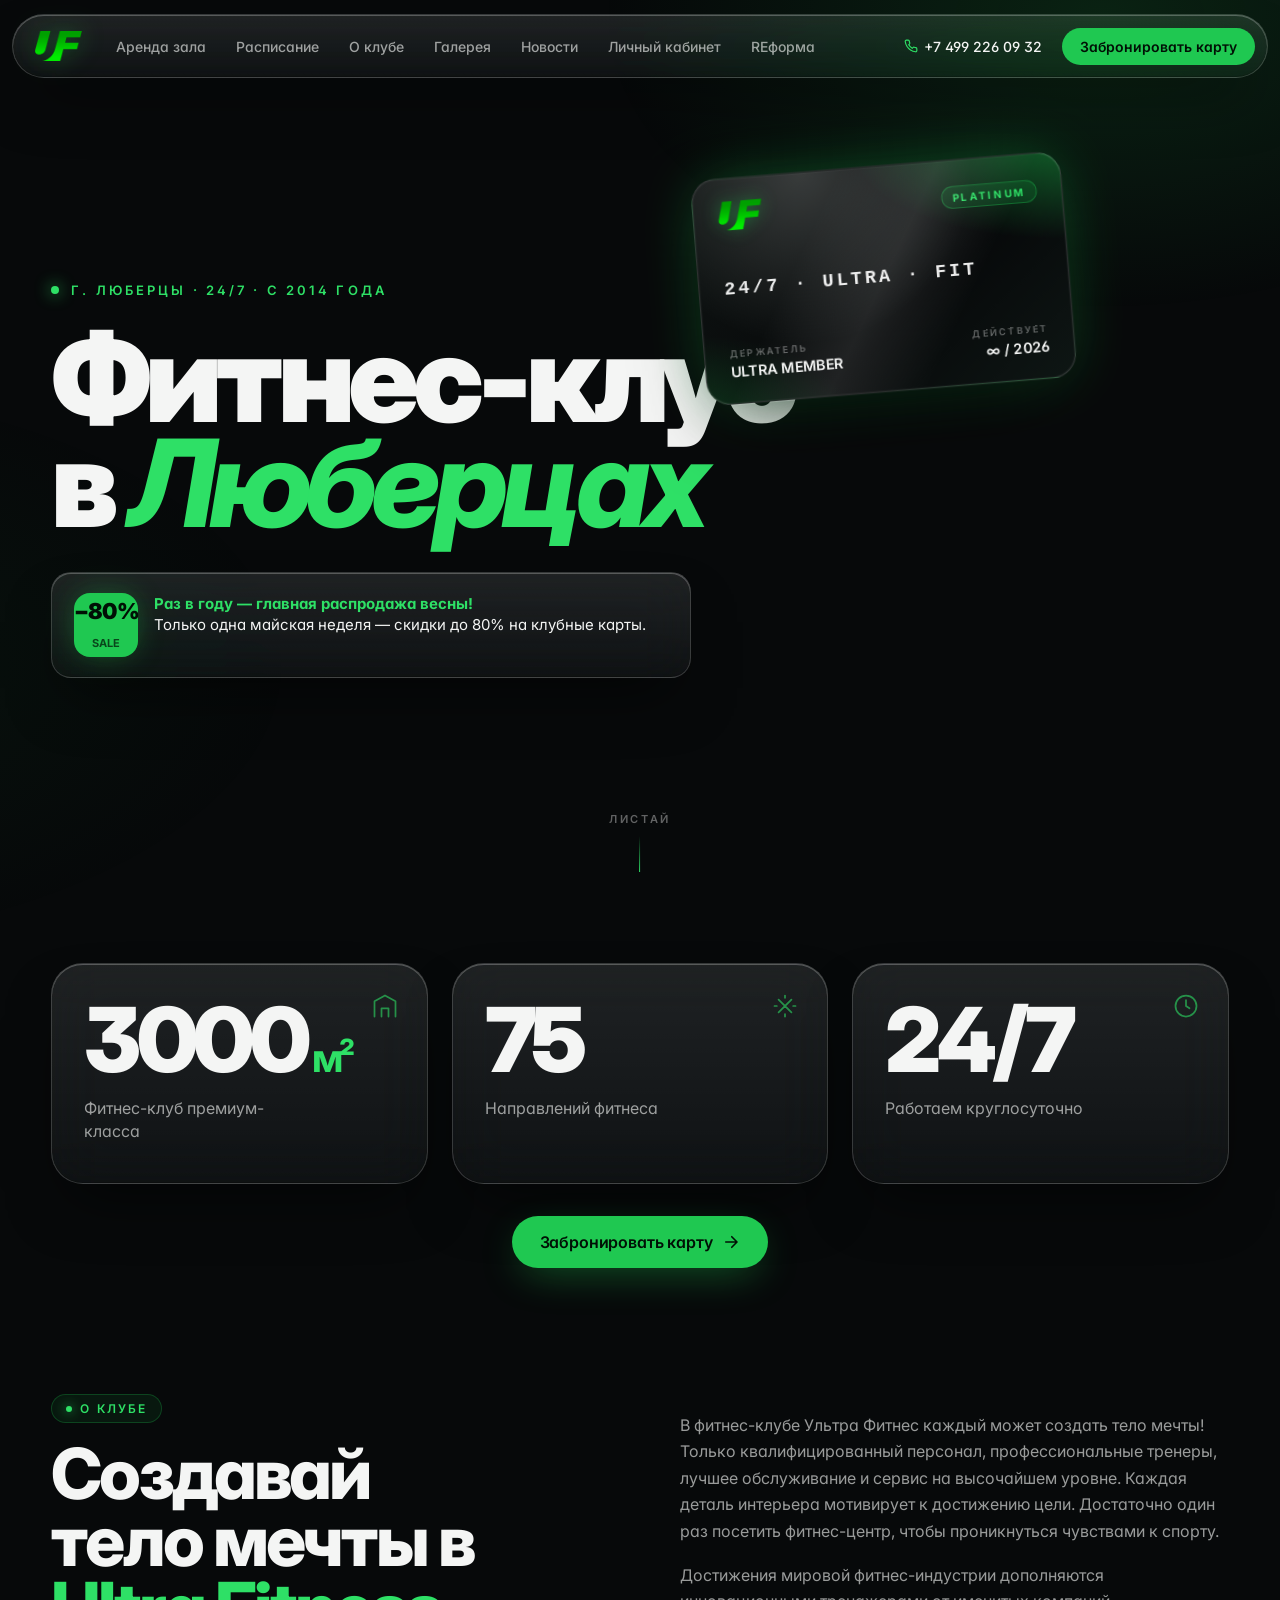
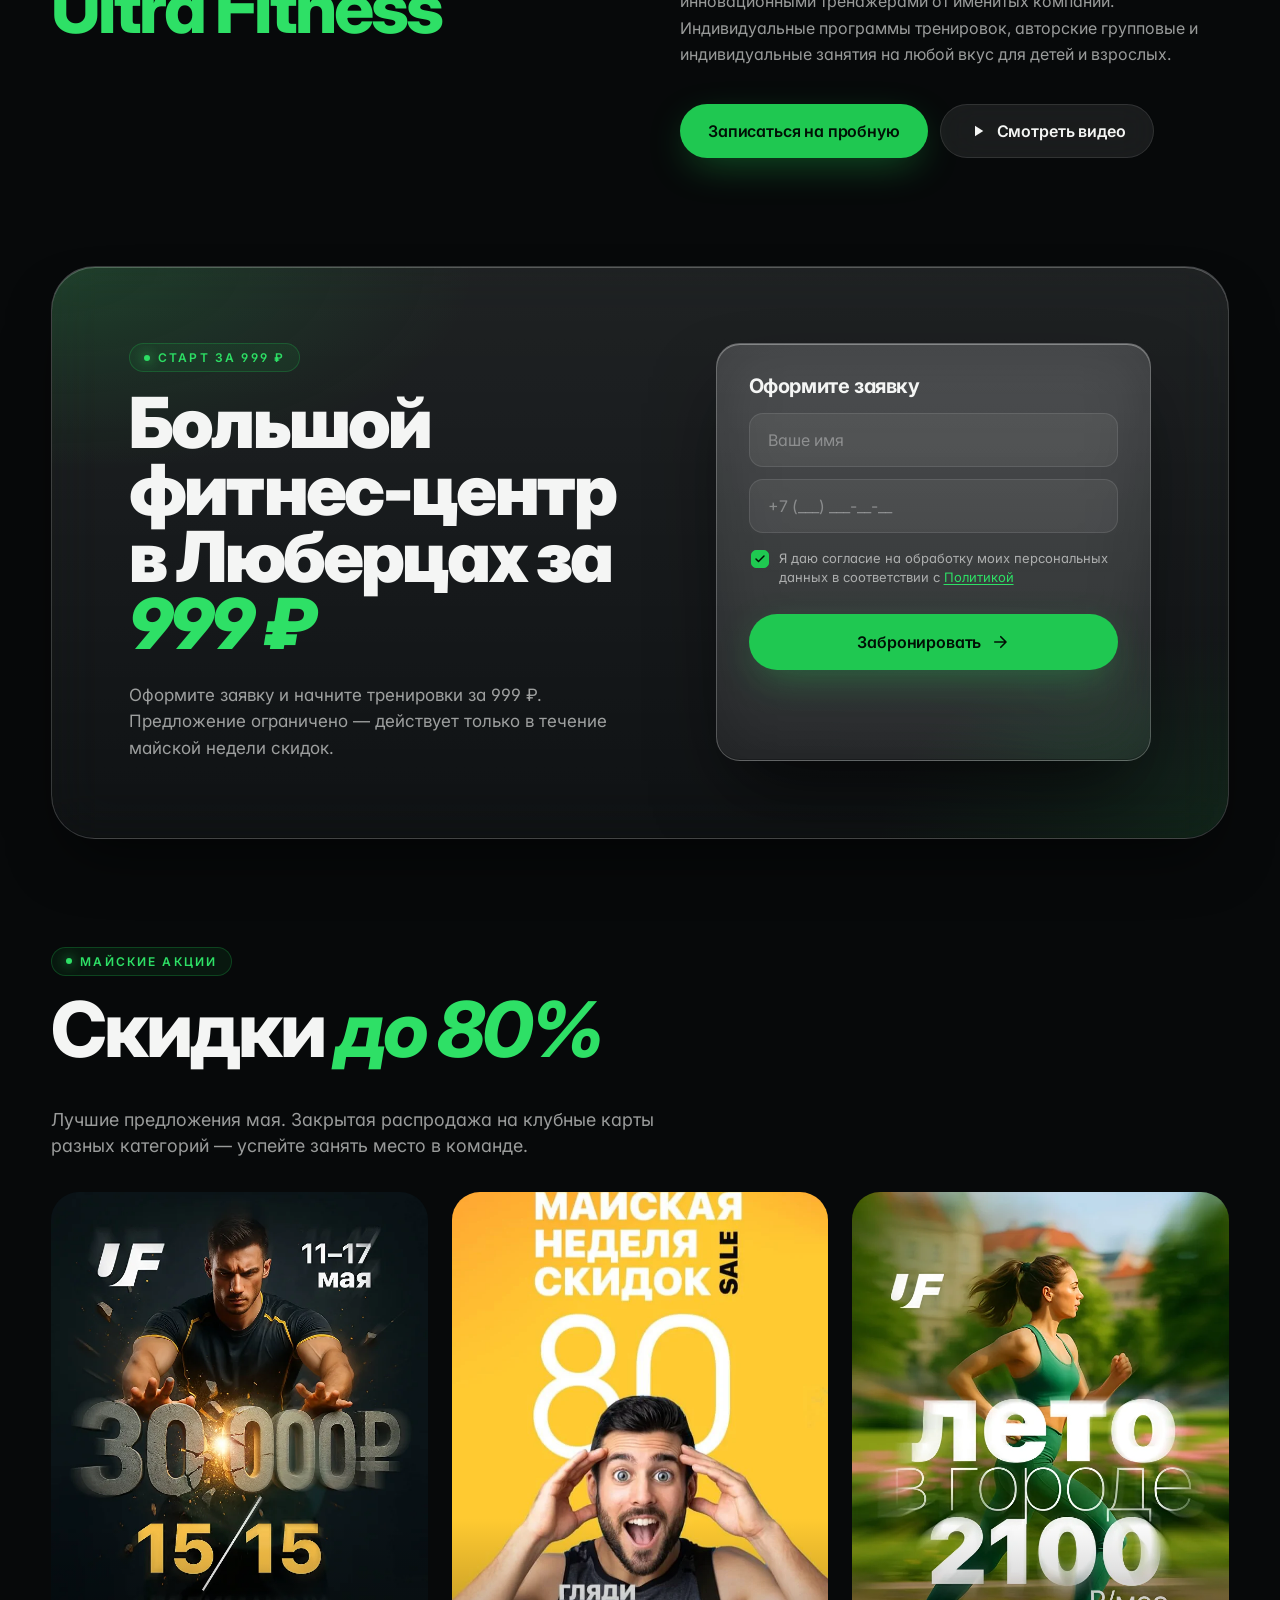
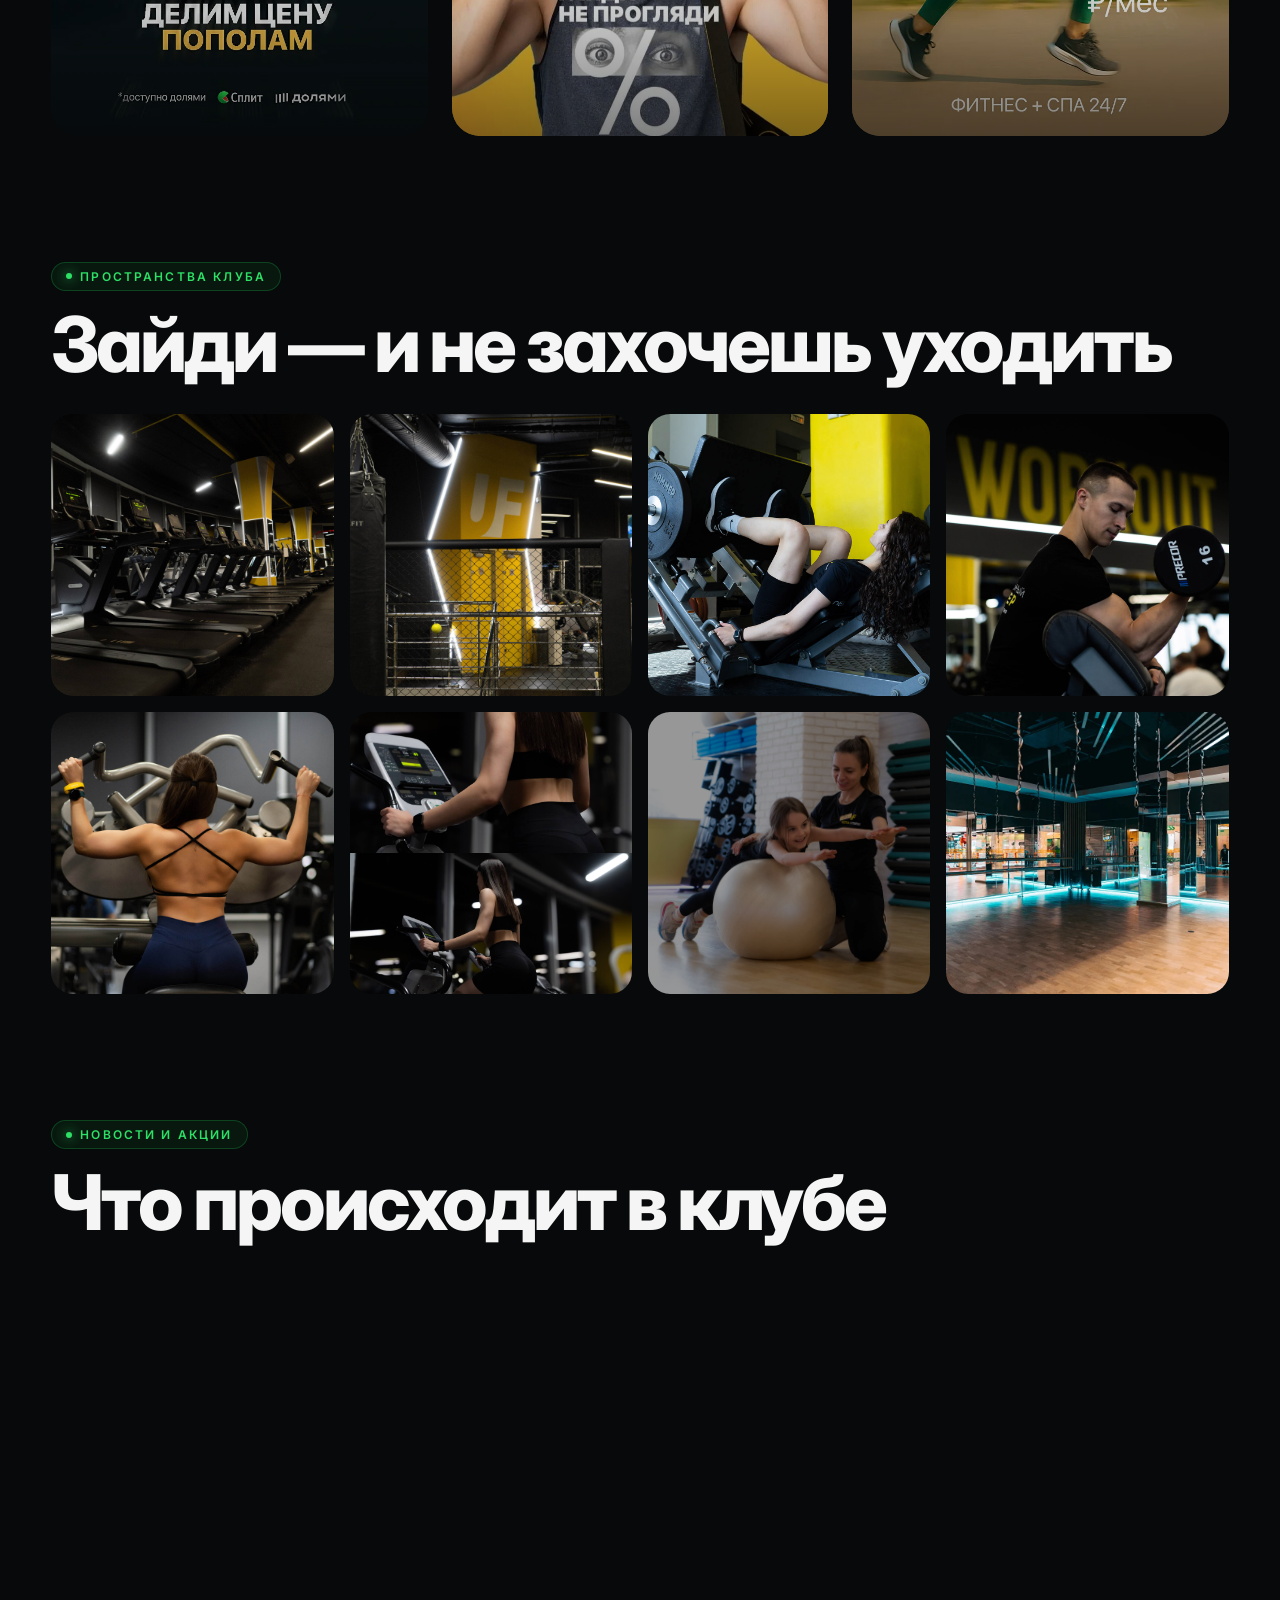
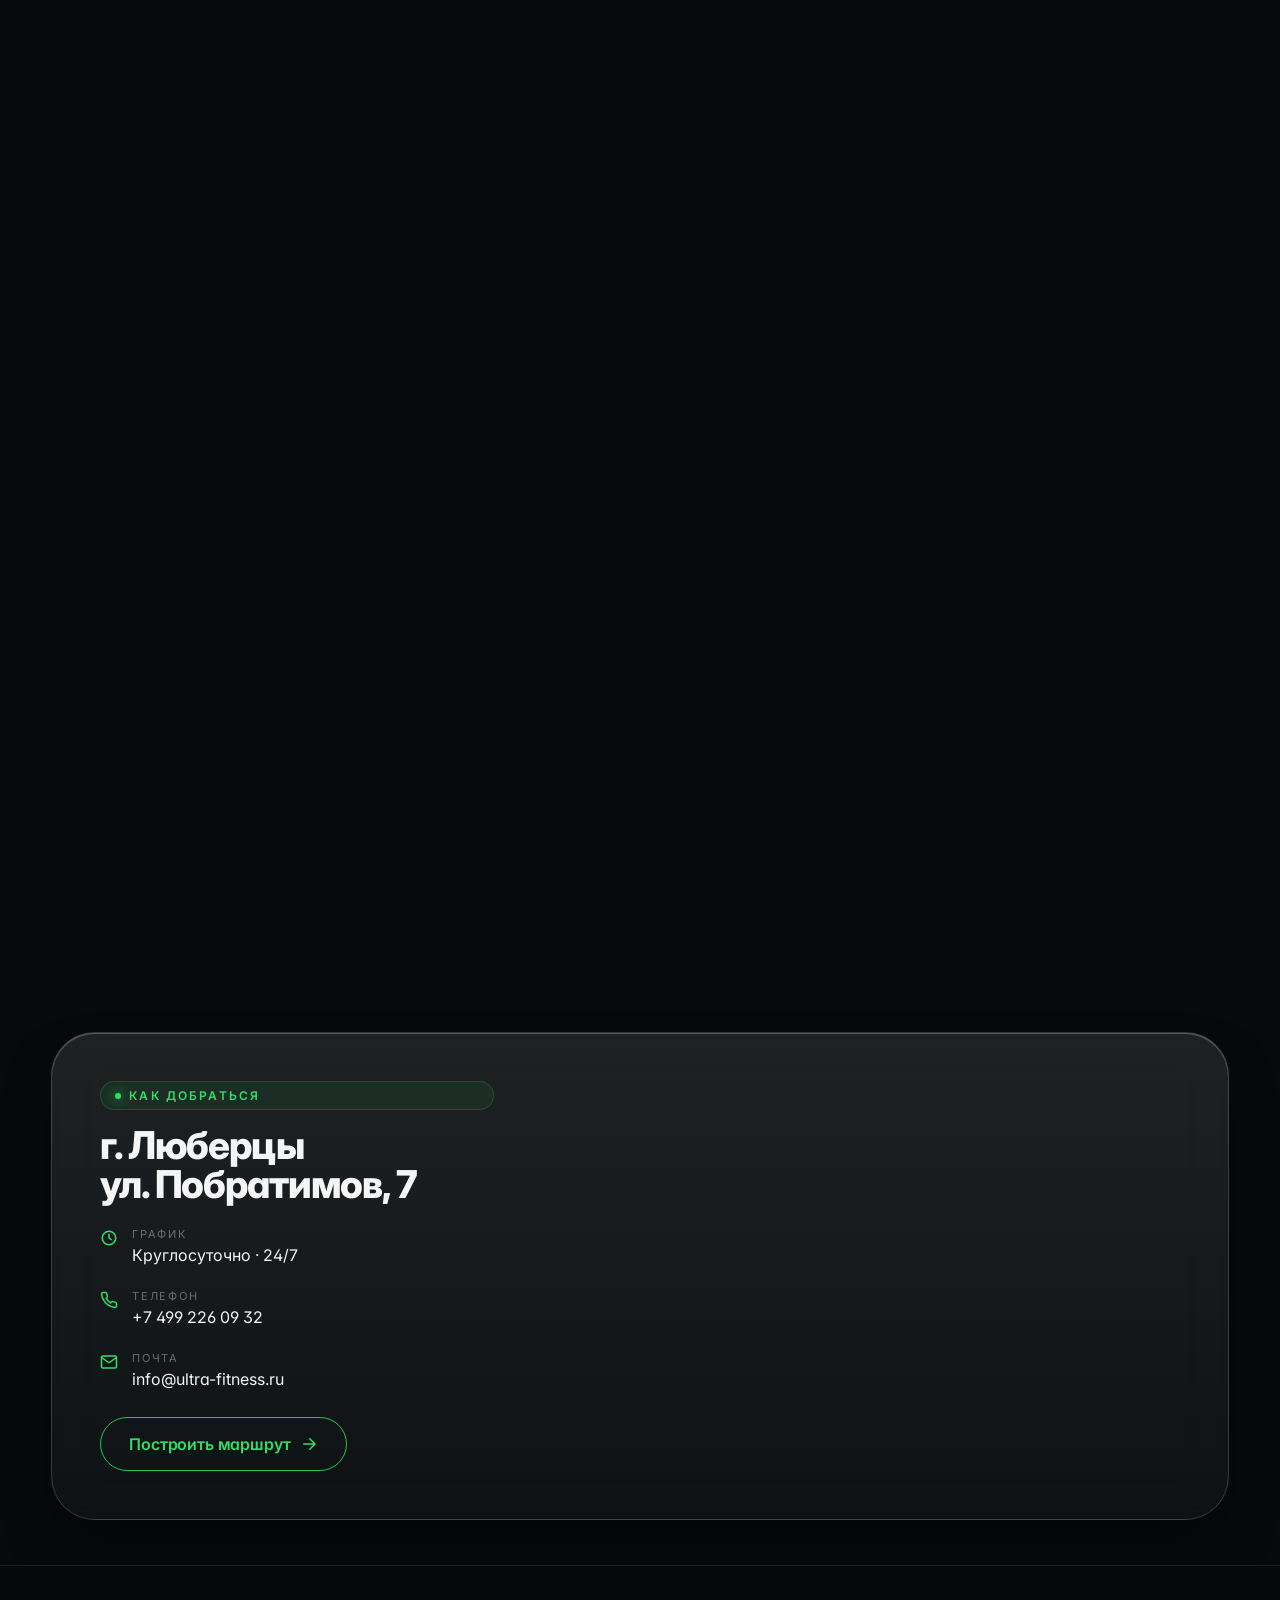
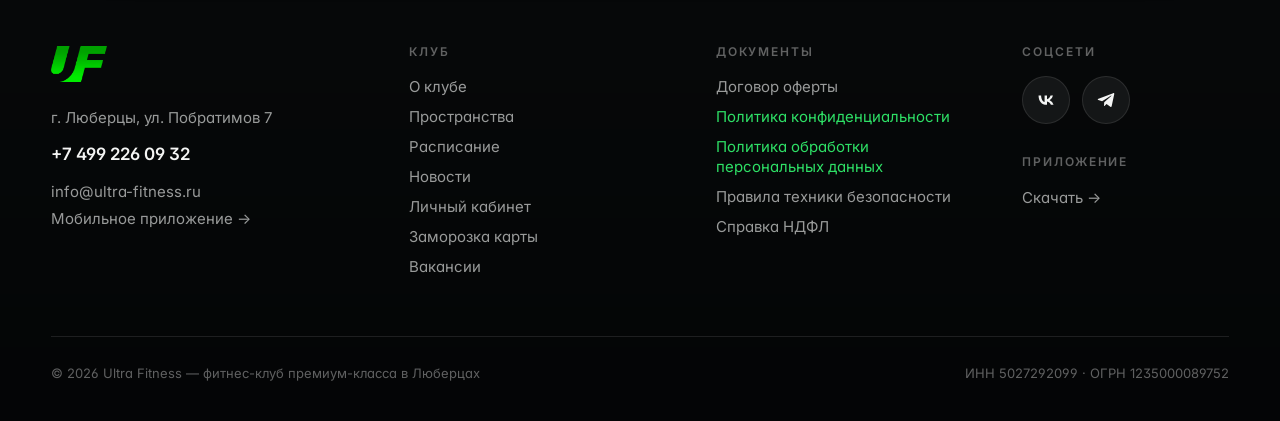
==== commit 9da4fef8: "Add files via upload" ====
--- a/index.html
+++ b/index.html
@@ -4,7 +4,8 @@
   <meta charset="utf-8" />
   <meta name="viewport" content="width=device-width,initial-scale=1" />
   <title>Ultra Fitness — фитнес-клуб премиум-класса в Люберцах</title>
-  <link rel="icon" type="image/webp" href="assets/logo.webp" />
+  <link rel="icon" type="image/png" href="assets/favicon.png" />
+  <link rel="apple-touch-icon" href="assets/favicon.png" />
   <link rel="preconnect" href="https://fonts.googleapis.com" />
   <link rel="preconnect" href="https://fonts.gstatic.com" crossorigin />
   <link href="https://fonts.googleapis.com/css2?family=Inter:wght@400;500;600;700;800;900&display=swap" rel="stylesheet" />
@@ -255,18 +256,23 @@
       .fly-card__num { font-size: 15px; }
     }
     @media (max-width: 640px) {
-      .fly-card { width: 220px; height: 138px; }
-      .fly-card__inner { padding: 14px 16px; border-radius: 18px; }
-      .fly-card__logo { height: 18px; }
-      .fly-card__num { font-size: 12px; }
-      .fly-card__chip { width: 30px; height: 24px; }
+      .fly-card { width: 180px; height: 112px; }
+      .fly-card__inner { padding: 12px 14px; border-radius: 16px; }
+      .fly-card__logo { height: 15px; }
+      .fly-card__num { font-size: 10px; letter-spacing: 0.10em; }
       .fly-card__bottom .label { font-size: 7px; }
-      .fly-card__bottom .value { font-size: 11px; }
+      .fly-card__bottom .value { font-size: 10px; }
+      .fly-card__type { font-size: 8px; padding: 3px 7px; }
+    }
+    @media (max-width: 380px) {
+      .fly-card { width: 150px; height: 92px; }
+      .fly-card__logo { height: 13px; }
+      .fly-card__num { font-size: 9px; }
     }
 
     /* ===== STATS ===== */
     .stats {
-      padding: clamp(80px, 14vh, 160px) var(--pad);
+      padding: clamp(40px, 7vh, 80px) var(--pad);
       position: relative;
       z-index: 2;
     }
@@ -317,7 +323,7 @@
 
     .cta-block {
       max-width: 1320px;
-      margin: 60px auto 0;
+      margin: 32px auto 0;
       padding: 0 0;
       display: flex;
       justify-content: center;
@@ -325,7 +331,7 @@
 
     /* ===== ABOUT ===== */
     .about {
-      padding: clamp(80px, 14vh, 160px) var(--pad);
+      padding: clamp(40px, 7vh, 80px) var(--pad);
       position: relative;
       z-index: 2;
     }
@@ -365,7 +371,7 @@
 
     /* ===== 999 BLOCK ===== */
     .offer-999 {
-      padding: clamp(60px, 10vh, 120px) var(--pad);
+      padding: clamp(30px, 5vh, 60px) var(--pad);
       position: relative;
       z-index: 2;
     }
@@ -424,13 +430,13 @@
 
     /* ===== SALES (3 cards) ===== */
     .sales {
-      padding: clamp(80px, 14vh, 160px) var(--pad);
+      padding: clamp(40px, 7vh, 80px) var(--pad);
       position: relative;
       z-index: 2;
     }
     .sales__head {
       max-width: 1320px;
-      margin: 0 auto 56px;
+      margin: 0 auto 32px;
       display: flex;
       align-items: flex-end;
       justify-content: space-between;
@@ -474,13 +480,13 @@
 
     /* ===== GALLERY ===== */
     .gallery {
-      padding: clamp(80px, 14vh, 160px) var(--pad);
+      padding: clamp(40px, 7vh, 80px) var(--pad);
       position: relative;
       z-index: 2;
     }
     .gallery__head {
       max-width: 1320px;
-      margin: 0 auto 56px;
+      margin: 0 auto 32px;
     }
     .gallery__grid {
       max-width: 1320px;
@@ -648,13 +654,13 @@
 
     /* ===== NEWS ===== */
     .news {
-      padding: clamp(80px, 14vh, 160px) var(--pad);
+      padding: clamp(40px, 7vh, 80px) var(--pad);
       position: relative;
       z-index: 2;
     }
     .news__head {
       max-width: 1320px;
-      margin: 0 auto 56px;
+      margin: 0 auto 32px;
     }
     .news__rail {
       max-width: 1320px;
@@ -688,7 +694,7 @@
 
     /* ===== MAP ===== */
     .map-block {
-      padding: clamp(60px, 10vh, 120px) var(--pad);
+      padding: clamp(30px, 5vh, 60px) var(--pad);
       position: relative;
       z-index: 2;
     }
@@ -743,10 +749,7 @@
       .map-block__iframe { min-height: 320px; }
     }
 
-    /* hide flying card on smallest screens to keep things tidy */
-    @media (max-width: 480px) {
-      .fly-card { display: none; }
-    }
+    /* keep card visible on mobile but scaled down via media queries above */
   </style>
 </head>
 <body>
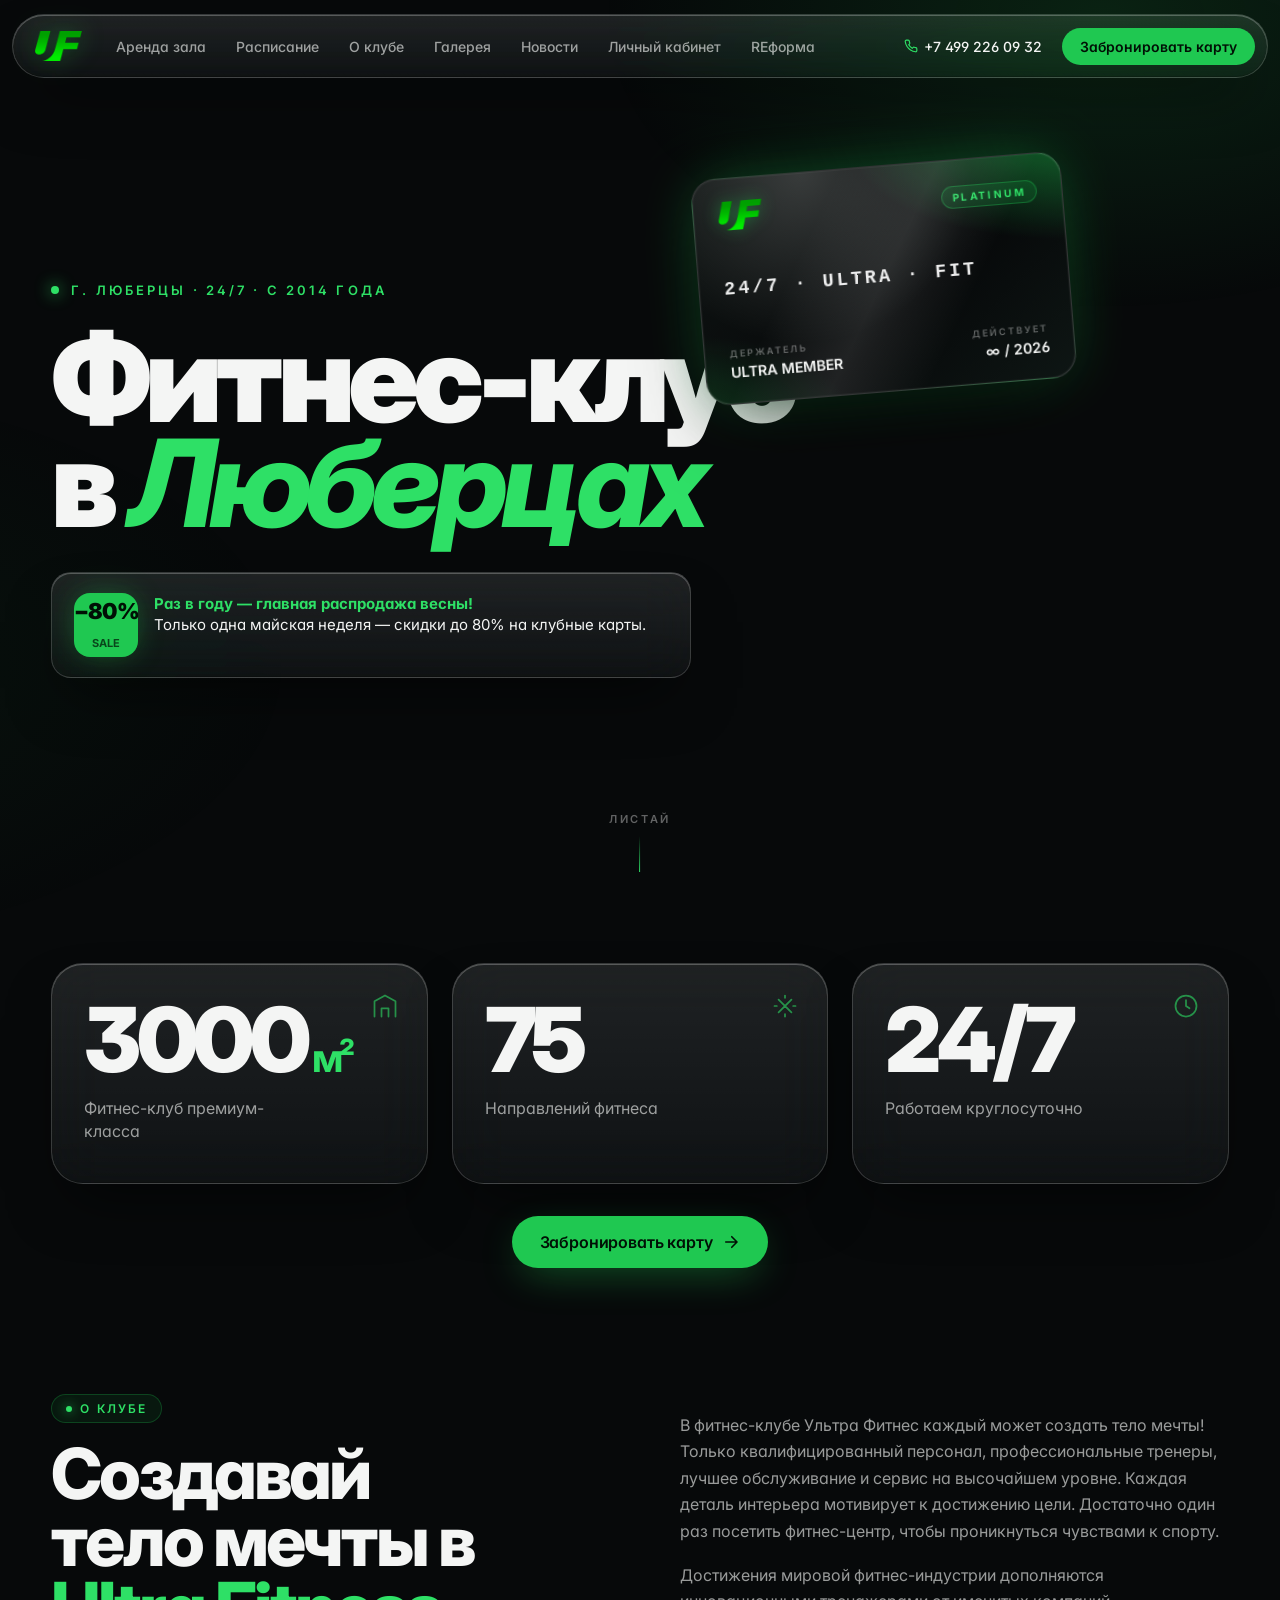
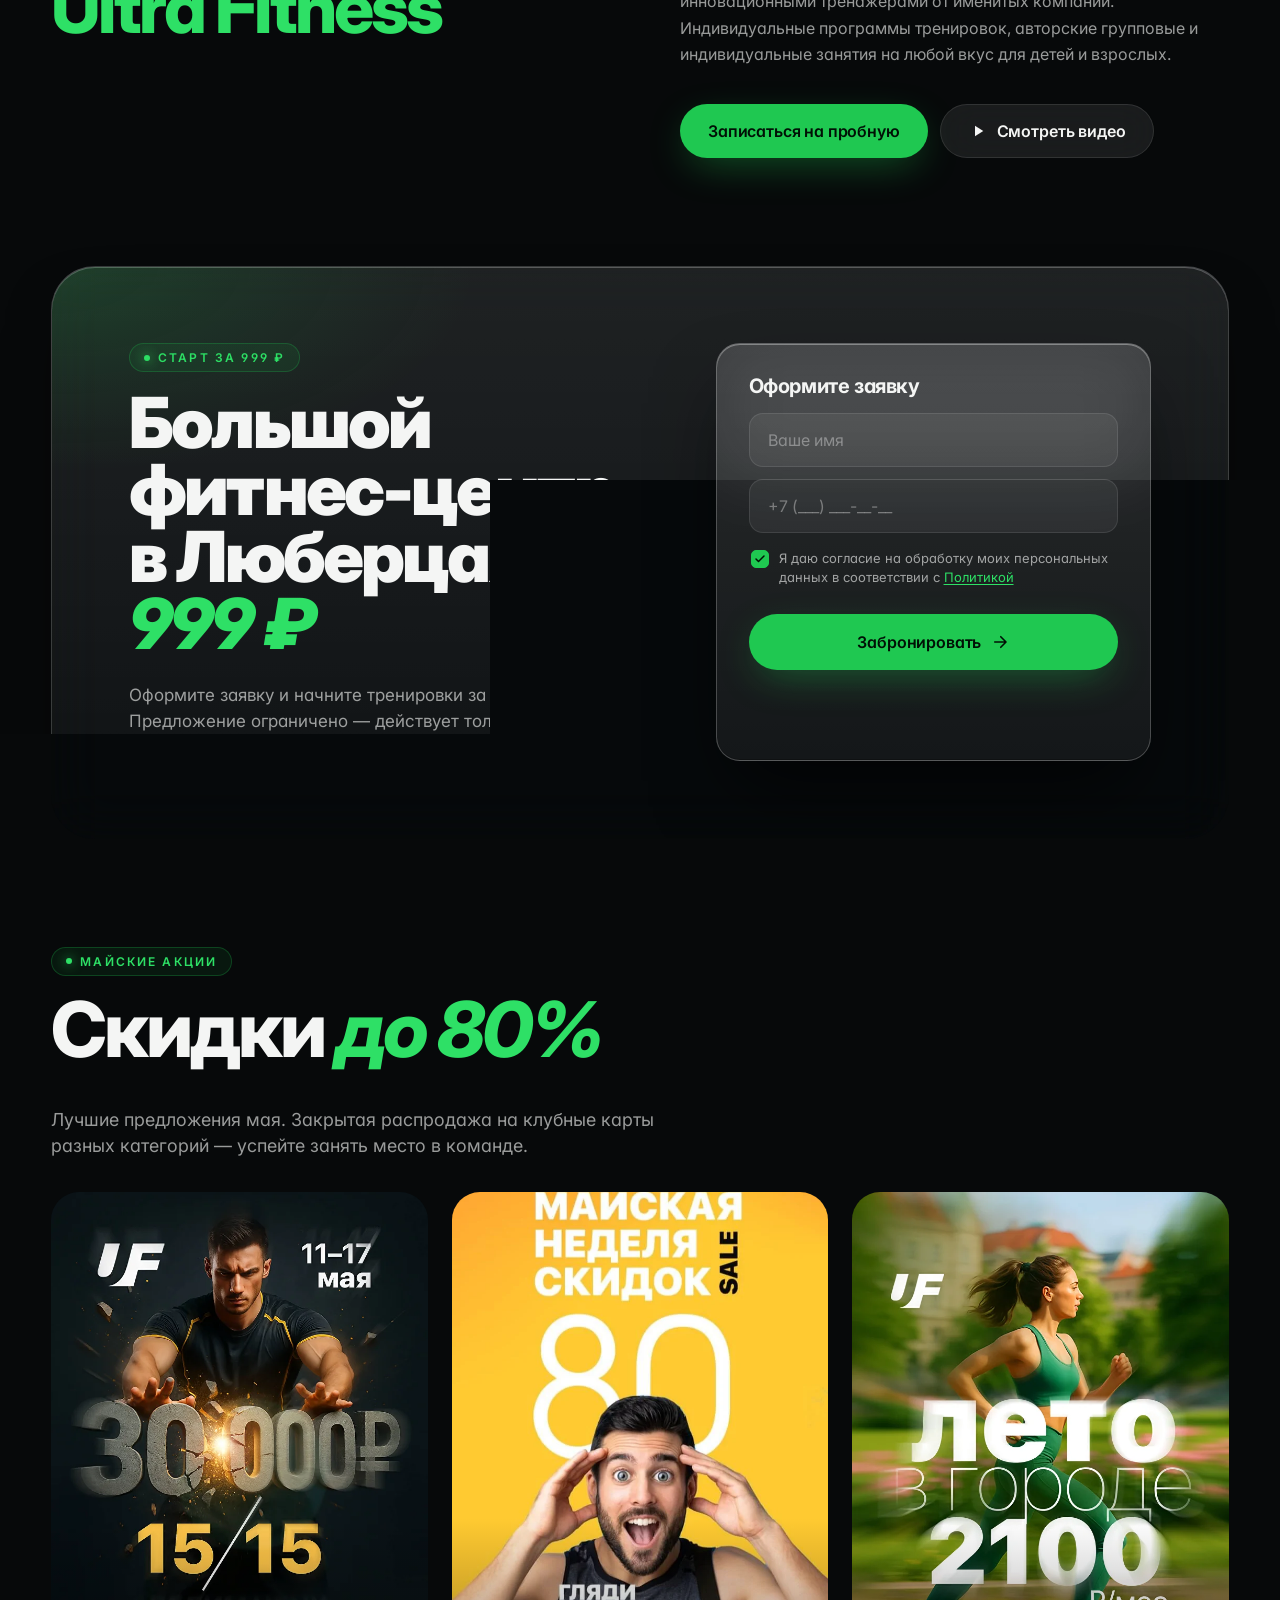
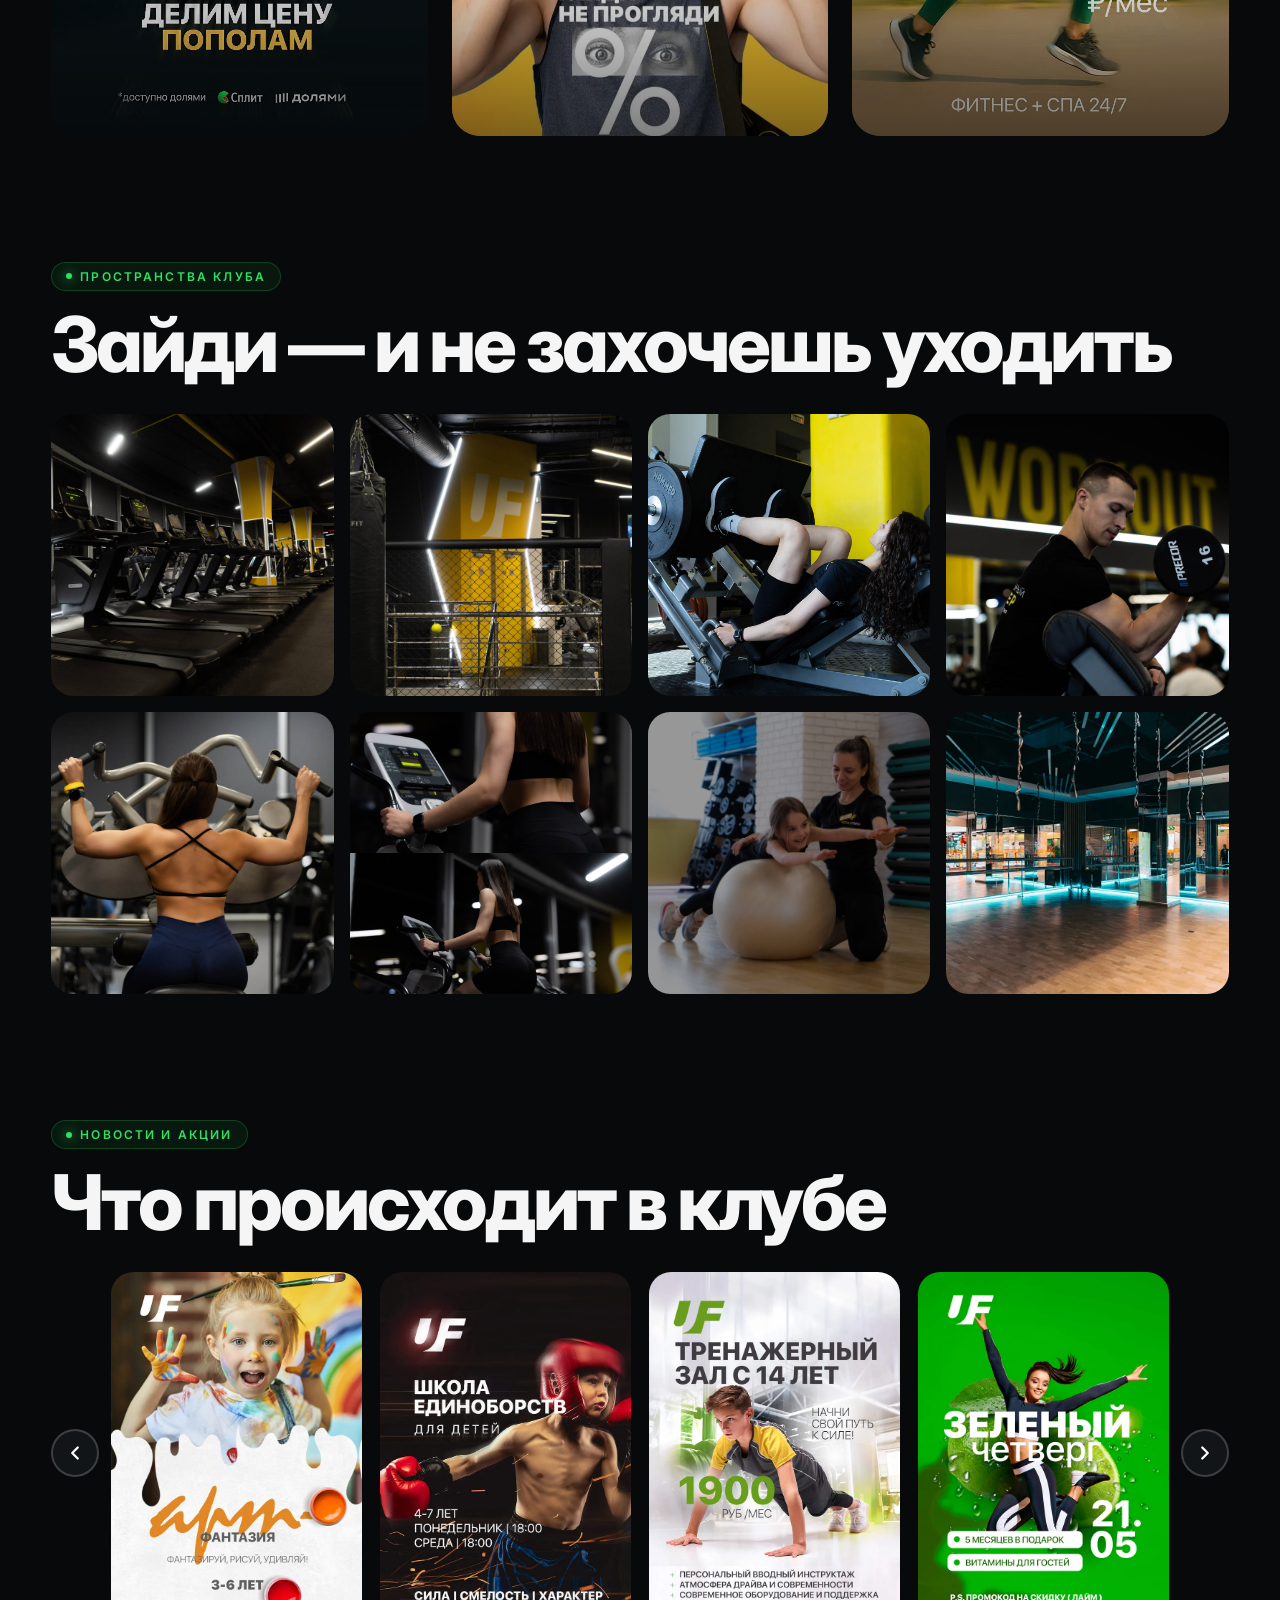
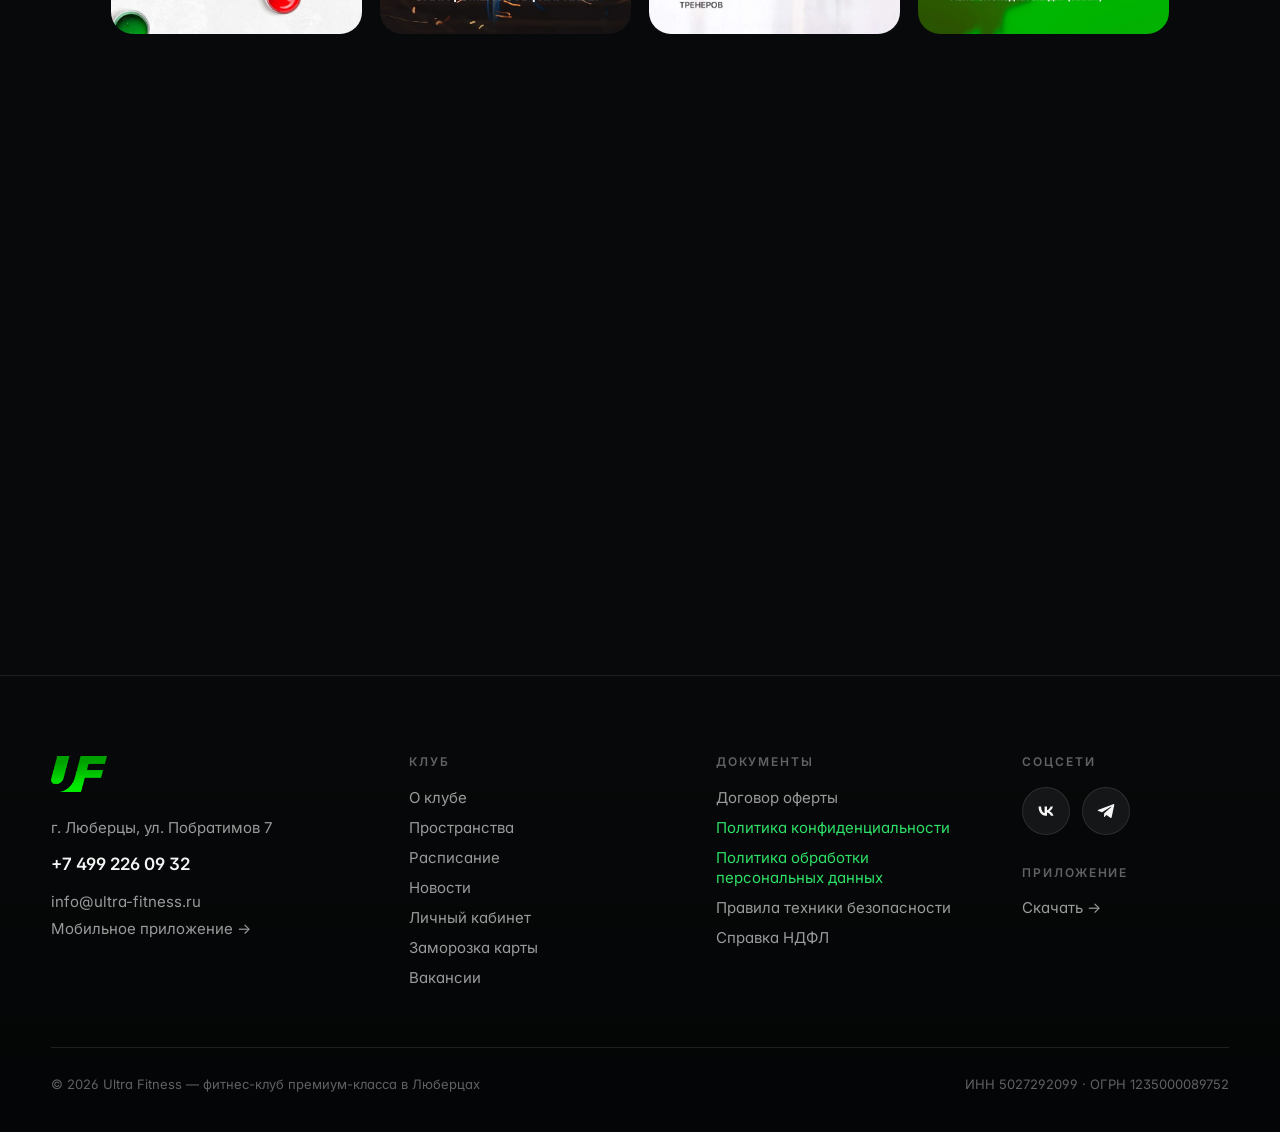
==== commit 43b118d6: "Add infinite looping carousel to 'Что происходит в клубе' section Replaces the flat grid with a 4-ca" ====
--- a/index.html
+++ b/index.html
@@ -662,12 +662,19 @@
       max-width: 1320px;
       margin: 0 auto 32px;
     }
-    .news__rail {
+    .news__carousel-outer {
       max-width: 1320px;
       margin: 0 auto;
-      display: grid;
-      grid-template-columns: repeat(4, 1fr);
+      position: relative;
+      padding: 0 60px;
+    }
+    .news__carousel {
+      overflow: hidden;
+    }
+    .news__track {
+      display: flex;
       gap: 18px;
+      will-change: transform;
     }
     .news-card {
       position: relative;
@@ -675,7 +682,8 @@
       border-radius: 22px;
       overflow: hidden;
       cursor: pointer;
-      transition: transform 0.5s cubic-bezier(0.22, 1, 0.36, 1);
+      flex-shrink: 0;
+      transition: transform 0.4s cubic-bezier(0.22, 1, 0.36, 1);
     }
     .news-card img {
       width: 100%;
@@ -685,11 +693,38 @@
     }
     .news-card:hover { transform: translateY(-4px); }
     .news-card:hover img { transform: scale(1.05); }
-    @media (max-width: 980px) {
-      .news__rail { grid-template-columns: repeat(2, 1fr); }
-    }
-    @media (max-width: 540px) {
-      .news__rail { grid-template-columns: repeat(2, 1fr); gap: 12px; }
+    .news__nav {
+      position: absolute;
+      top: 50%;
+      transform: translateY(-50%);
+      width: 48px;
+      height: 48px;
+      border-radius: 50%;
+      border: 2px solid rgba(255,255,255,0.18);
+      background: rgba(20,24,26,0.85);
+      backdrop-filter: blur(8px);
+      -webkit-backdrop-filter: blur(8px);
+      cursor: pointer;
+      display: flex;
+      align-items: center;
+      justify-content: center;
+      color: #fff;
+      transition: background 0.2s, border-color 0.2s, transform 0.2s;
+      z-index: 10;
+      padding: 0;
+    }
+    .news__nav:hover {
+      background: var(--brand-bright);
+      border-color: var(--brand-bright);
+      transform: translateY(-50%) scale(1.1);
+    }
+    .news__nav--prev { left: 0; }
+    .news__nav--next { right: 0; }
+    .news__nav svg { width: 22px; height: 22px; pointer-events: none; }
+    @media (max-width: 640px) {
+      .news__carousel-outer { padding: 0 44px; }
+      .news__nav { width: 38px; height: 38px; }
+      .news__nav svg { width: 18px; height: 18px; }
     }
 
     /* ===== MAP ===== */
@@ -963,19 +998,29 @@
       <h2 class="section-title" style="margin-top:18px;">Что происходит в клубе</h2>
     </div>
   </div>
-  <div class="news__rail">
-    <div class="news-card reveal"><img src="assets/news-1.webp" alt="Новость" loading="lazy" /></div>
-    <div class="news-card reveal" data-delay="1"><img src="assets/news-2.webp" alt="Новость" loading="lazy" /></div>
-    <div class="news-card reveal" data-delay="2"><img src="assets/news-3.webp" alt="Новость" loading="lazy" /></div>
-    <div class="news-card reveal" data-delay="3"><img src="assets/news-4.webp" alt="Новость" loading="lazy" /></div>
-    <div class="news-card reveal"><img src="assets/news-5.webp" alt="Новость" loading="lazy" /></div>
-    <div class="news-card reveal" data-delay="1"><img src="assets/news-6.webp" alt="Новость" loading="lazy" /></div>
-    <div class="news-card reveal" data-delay="2"><img src="assets/news-7.jpeg" alt="Новость" loading="lazy" /></div>
-    <div class="news-card reveal" data-delay="3"><img src="assets/news-8.jpeg" alt="Новость" loading="lazy" /></div>
-    <div class="news-card reveal"><img src="assets/news-9.jpeg" alt="Новость" loading="lazy" /></div>
-    <div class="news-card reveal" data-delay="1"><img src="assets/news-10.jpeg" alt="Новость" loading="lazy" /></div>
-    <div class="news-card reveal" data-delay="2"><img src="assets/news-11.jpeg" alt="Новость" loading="lazy" /></div>
-    <div class="news-card reveal" data-delay="3"><img src="assets/news-12.jpeg" alt="Новость" loading="lazy" /></div>
+  <div class="news__carousel-outer">
+    <button class="news__nav news__nav--prev" aria-label="Назад">
+      <svg viewBox="0 0 24 24" fill="none" stroke="currentColor" stroke-width="2.5" stroke-linecap="round" stroke-linejoin="round"><polyline points="15 18 9 12 15 6"/></svg>
+    </button>
+    <div class="news__carousel">
+      <div class="news__track" id="newsTrack">
+        <div class="news-card"><img src="assets/news-1.webp" alt="Новость" loading="lazy" /></div>
+        <div class="news-card"><img src="assets/news-2.webp" alt="Новость" loading="lazy" /></div>
+        <div class="news-card"><img src="assets/news-3.webp" alt="Новость" loading="lazy" /></div>
+        <div class="news-card"><img src="assets/news-4.webp" alt="Новость" loading="lazy" /></div>
+        <div class="news-card"><img src="assets/news-5.webp" alt="Новость" loading="lazy" /></div>
+        <div class="news-card"><img src="assets/news-6.webp" alt="Новость" loading="lazy" /></div>
+        <div class="news-card"><img src="assets/news-7.jpeg" alt="Новость" loading="lazy" /></div>
+        <div class="news-card"><img src="assets/news-8.jpeg" alt="Новость" loading="lazy" /></div>
+        <div class="news-card"><img src="assets/news-9.jpeg" alt="Новость" loading="lazy" /></div>
+        <div class="news-card"><img src="assets/news-10.jpeg" alt="Новость" loading="lazy" /></div>
+        <div class="news-card"><img src="assets/news-11.jpeg" alt="Новость" loading="lazy" /></div>
+        <div class="news-card"><img src="assets/news-12.jpeg" alt="Новость" loading="lazy" /></div>
+      </div>
+    </div>
+    <button class="news__nav news__nav--next" aria-label="Вперёд">
+      <svg viewBox="0 0 24 24" fill="none" stroke="currentColor" stroke-width="2.5" stroke-linecap="round" stroke-linejoin="round"><polyline points="9 18 15 12 9 6"/></svg>
+    </button>
   </div>
 </section>
 
@@ -1077,6 +1122,94 @@
   })();
 </script>
 <script>
+  // ===== NEWS CAROUSEL =====
+  (function initNewsCarousel() {
+    var outer = document.querySelector('.news__carousel-outer');
+    if (!outer) return;
+    var viewport = outer.querySelector('.news__carousel');
+    var track = document.getElementById('newsTrack');
+    var GAP = 18;
+    var CLONES = 4;
+
+    var realCards = Array.from(track.querySelectorAll('.news-card'));
+    var total = realCards.length;
+
+    // Prepend clones of last CLONES real cards (maintain order: real[n-4]..real[n-1])
+    for (var i = total - 1; i >= total - CLONES; i--) {
+      var c = realCards[i].cloneNode(true);
+      c.setAttribute('aria-hidden', 'true');
+      track.prepend(c);
+    }
+    // Append clones of first CLONES real cards
+    for (var i = 0; i < CLONES; i++) {
+      var c = realCards[i].cloneNode(true);
+      c.setAttribute('aria-hidden', 'true');
+      track.appendChild(c);
+    }
+
+    var allCards = Array.from(track.children);
+    var idx = CLONES; // start at first real card
+    var busy = false;
+    var currentStep = 0;
+
+    function visibleCount() {
+      return window.innerWidth <= 640 ? 1 : 4;
+    }
+
+    function recalc() {
+      var vis = visibleCount();
+      var W = viewport.offsetWidth;
+      var cw = (W - (vis - 1) * GAP) / vis;
+      allCards.forEach(function(card) { card.style.width = cw + 'px'; });
+      currentStep = cw + GAP;
+    }
+
+    function moveTo(newIdx, animate) {
+      track.style.transition = animate ? 'transform 0.5s cubic-bezier(0.25, 0.46, 0.45, 0.94)' : 'none';
+      track.style.transform = 'translateX(' + (-(newIdx * currentStep)) + 'px)';
+      idx = newIdx;
+    }
+
+    function next() {
+      if (busy) return;
+      busy = true;
+      moveTo(idx + 1, true);
+    }
+
+    function prev() {
+      if (busy) return;
+      busy = true;
+      moveTo(idx - 1, true);
+    }
+
+    track.addEventListener('transitionend', function() {
+      if (idx >= CLONES + total) {
+        moveTo(idx - total, false);
+      } else if (idx < CLONES) {
+        moveTo(idx + total, false);
+      }
+      busy = false;
+    });
+
+    outer.querySelector('.news__nav--prev').addEventListener('click', prev);
+    outer.querySelector('.news__nav--next').addEventListener('click', next);
+
+    // Swipe support
+    var touchStartX = 0;
+    viewport.addEventListener('touchstart', function(e) {
+      touchStartX = e.touches[0].clientX;
+    }, { passive: true });
+    viewport.addEventListener('touchend', function(e) {
+      var dx = e.changedTouches[0].clientX - touchStartX;
+      if (Math.abs(dx) > 50) { dx < 0 ? next() : prev(); }
+    });
+
+    window.addEventListener('resize', function() { recalc(); moveTo(idx, false); });
+
+    recalc();
+    moveTo(idx, false);
+  })();
+
   // Handle in-line offer form (re-use modal thanks flow)
   document.getElementById('offerForm')?.addEventListener('submit', function (e) {
     e.preventDefault();
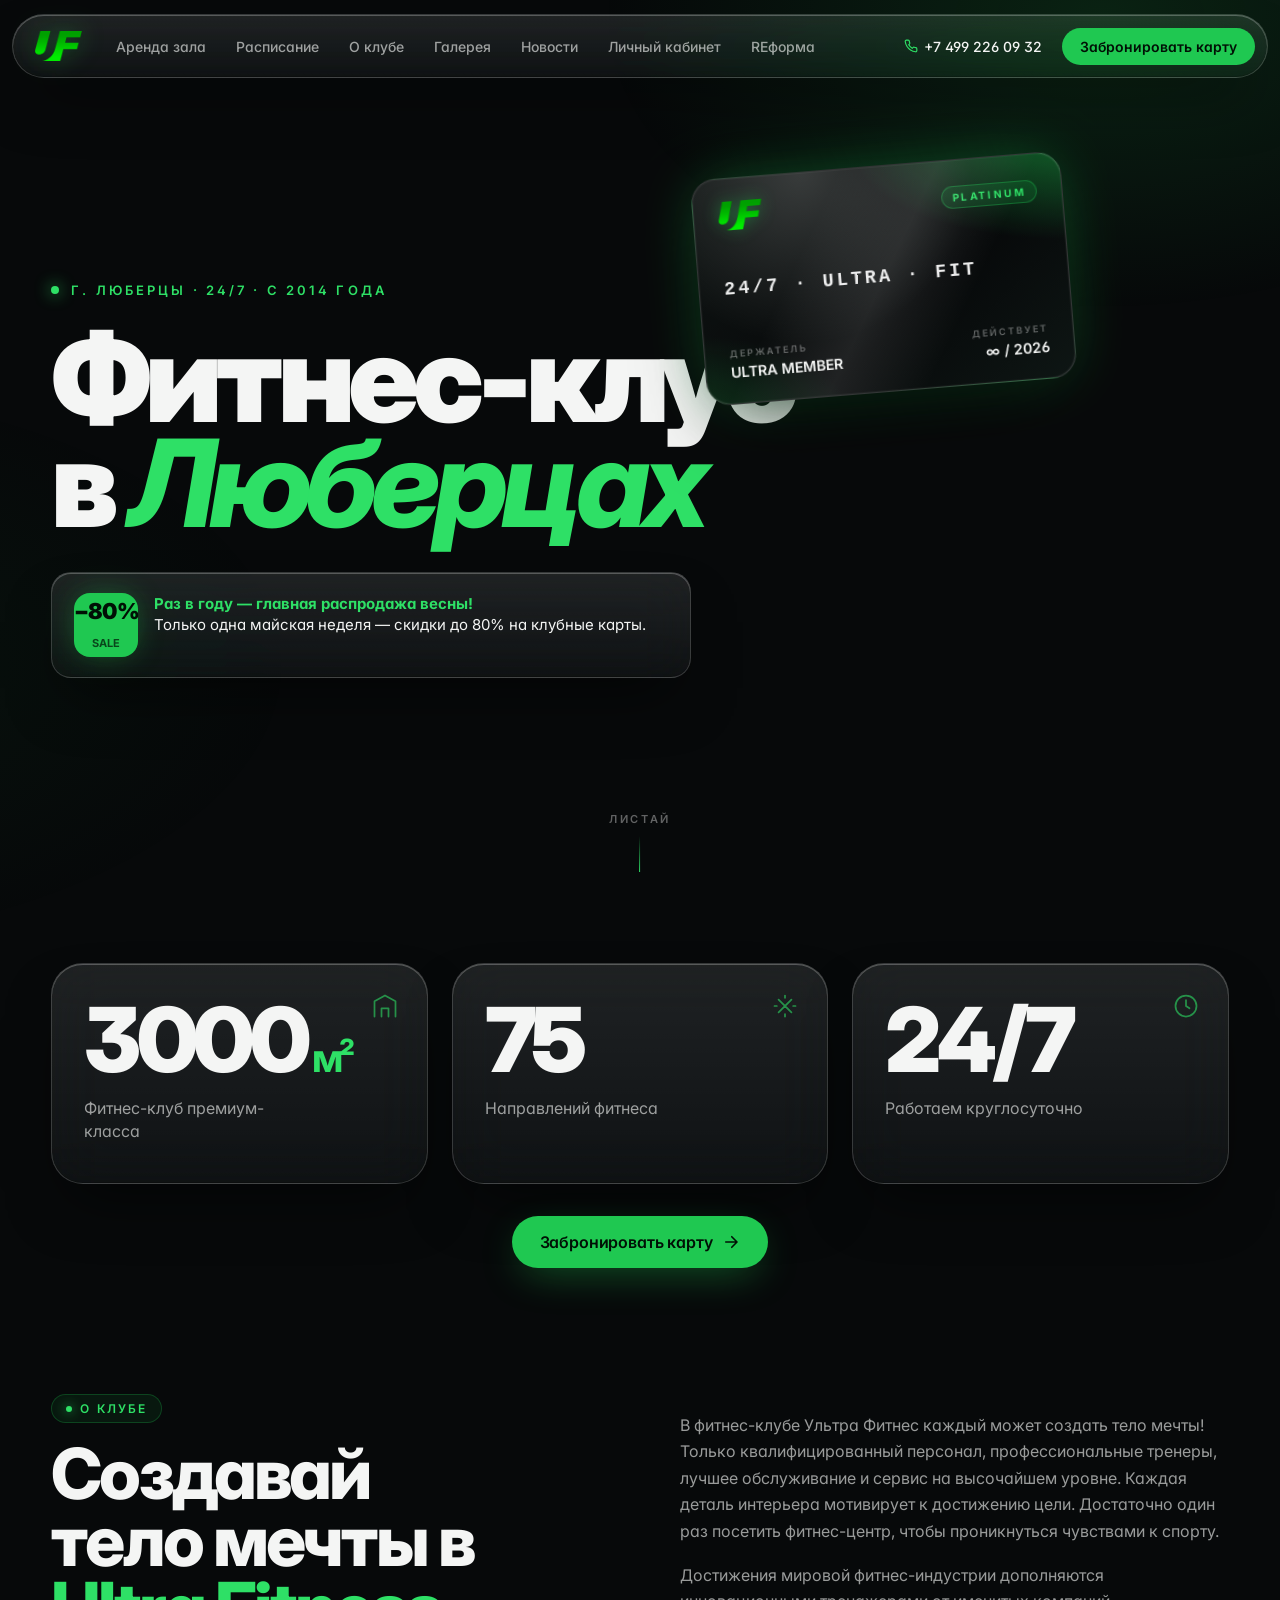
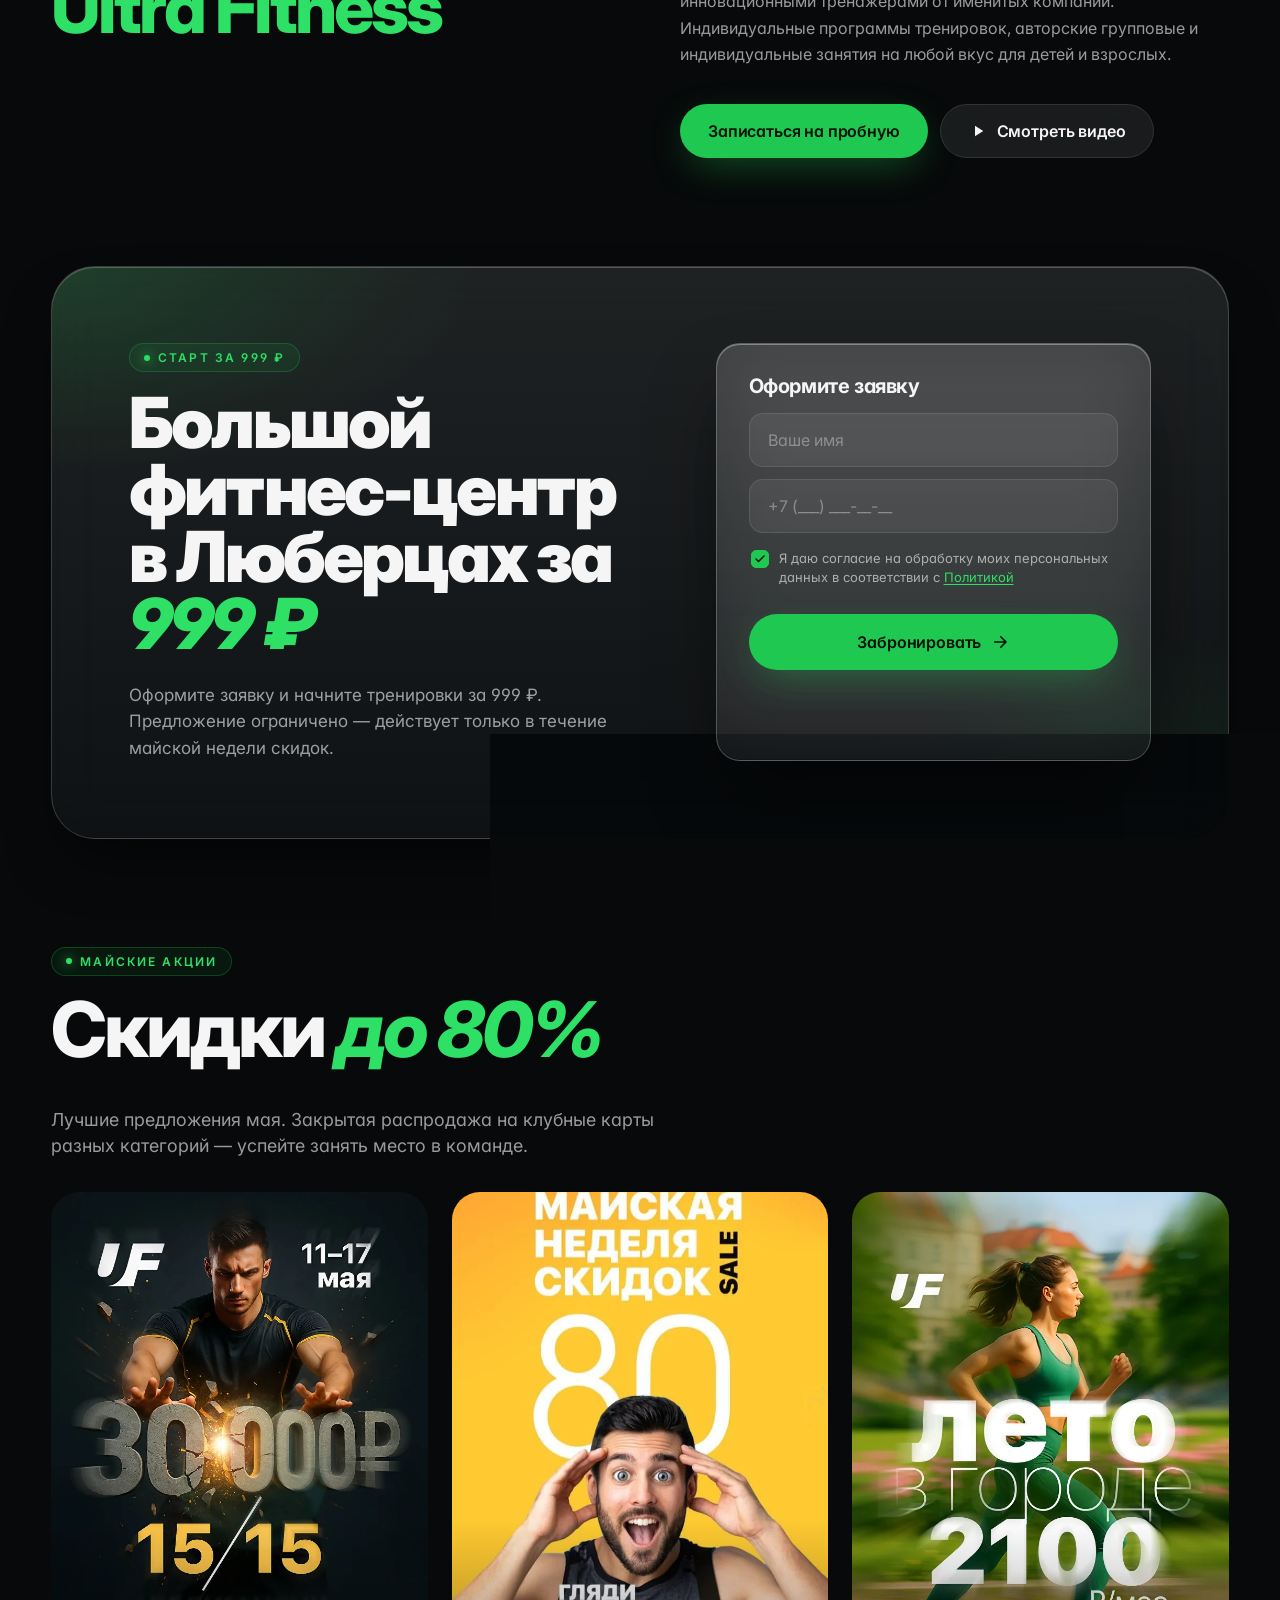
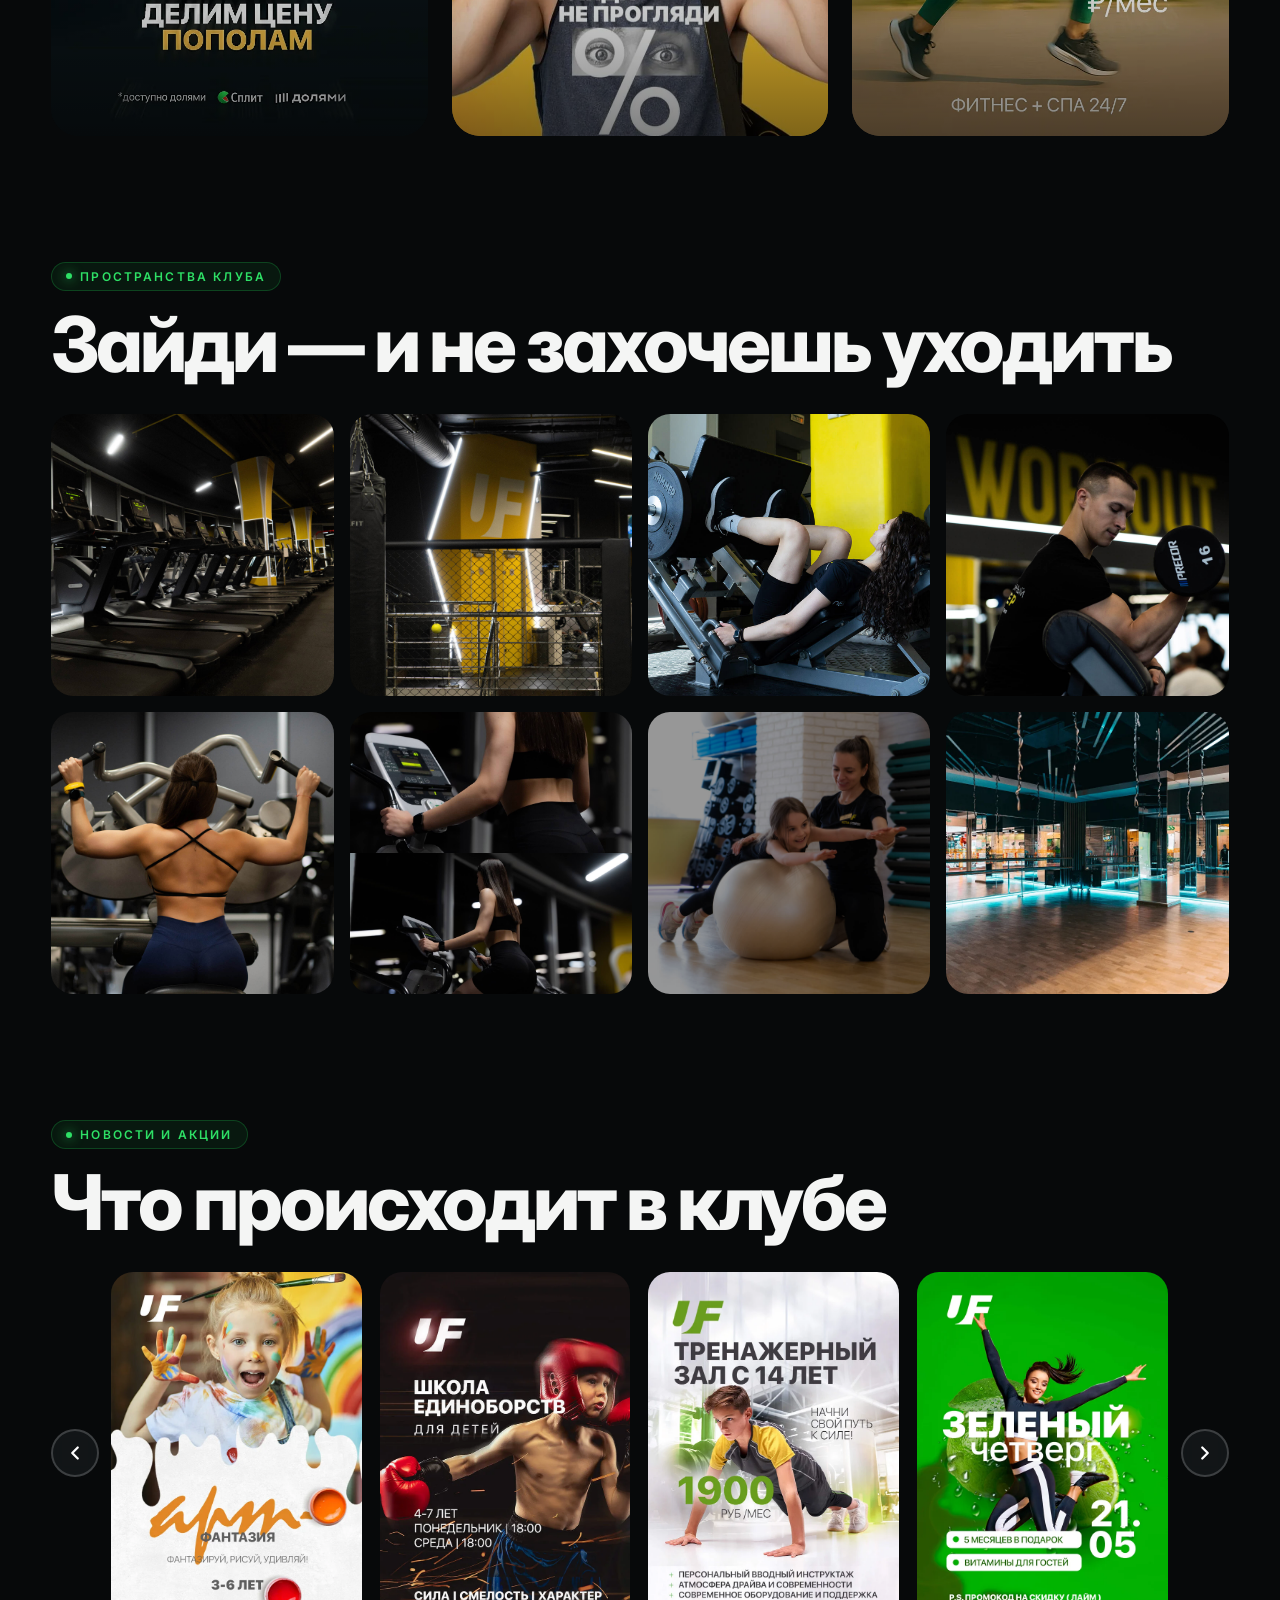
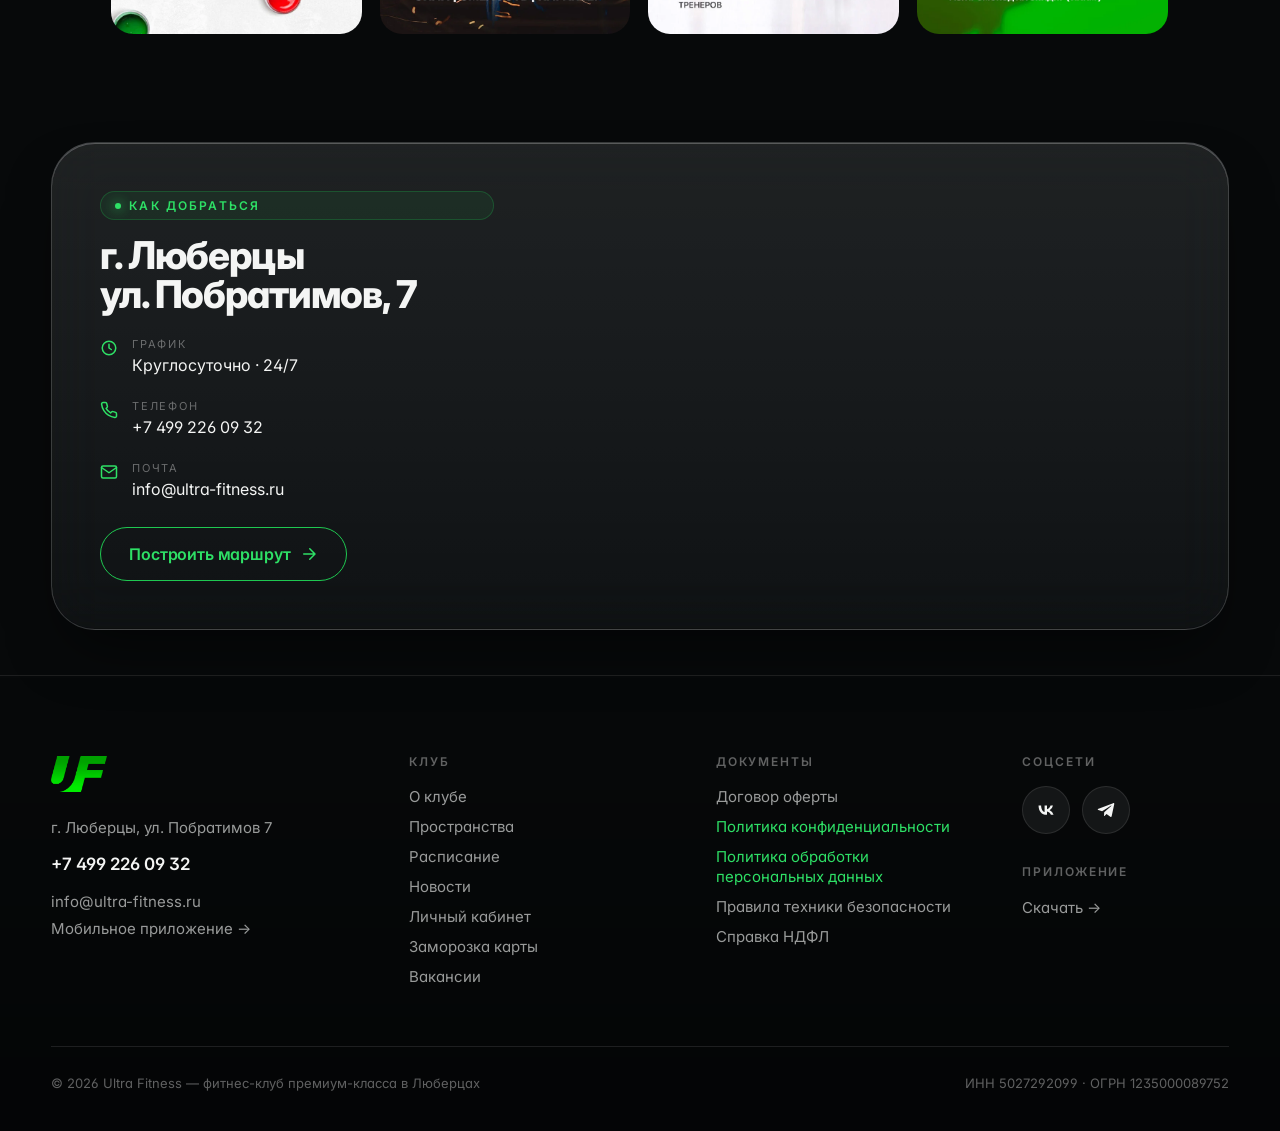
==== commit 3fb392d6: "Fix carousel cards not showing: use CSS container queries for card widths The previous approach read" ====
--- a/index.html
+++ b/index.html
@@ -670,6 +670,7 @@
     }
     .news__carousel {
       overflow: hidden;
+      container-type: inline-size;
     }
     .news__track {
       display: flex;
@@ -678,12 +679,16 @@
     }
     .news-card {
       position: relative;
+      width: calc((100cqi - 3 * 18px) / 4);
       aspect-ratio: 700 / 1010;
       border-radius: 22px;
       overflow: hidden;
       cursor: pointer;
       flex-shrink: 0;
       transition: transform 0.4s cubic-bezier(0.22, 1, 0.36, 1);
+    }
+    @container (max-width: 640px) {
+      .news-card { width: 100cqi; }
     }
     .news-card img {
       width: 100%;
@@ -1152,15 +1157,8 @@
     var busy = false;
     var currentStep = 0;
 
-    function visibleCount() {
-      return window.innerWidth <= 640 ? 1 : 4;
-    }
-
     function recalc() {
-      var vis = visibleCount();
-      var W = viewport.offsetWidth;
-      var cw = (W - (vis - 1) * GAP) / vis;
-      allCards.forEach(function(card) { card.style.width = cw + 'px'; });
+      var cw = allCards[CLONES].offsetWidth; // read from CSS (container query sets widths)
       currentStep = cw + GAP;
     }
 
@@ -1206,8 +1204,11 @@
 
     window.addEventListener('resize', function() { recalc(); moveTo(idx, false); });
 
-    recalc();
-    moveTo(idx, false);
+    // Defer until browser has completed layout so offsetWidth is accurate
+    requestAnimationFrame(function() {
+      recalc();
+      moveTo(idx, false);
+    });
   })();
 
   // Handle in-line offer form (re-use modal thanks flow)
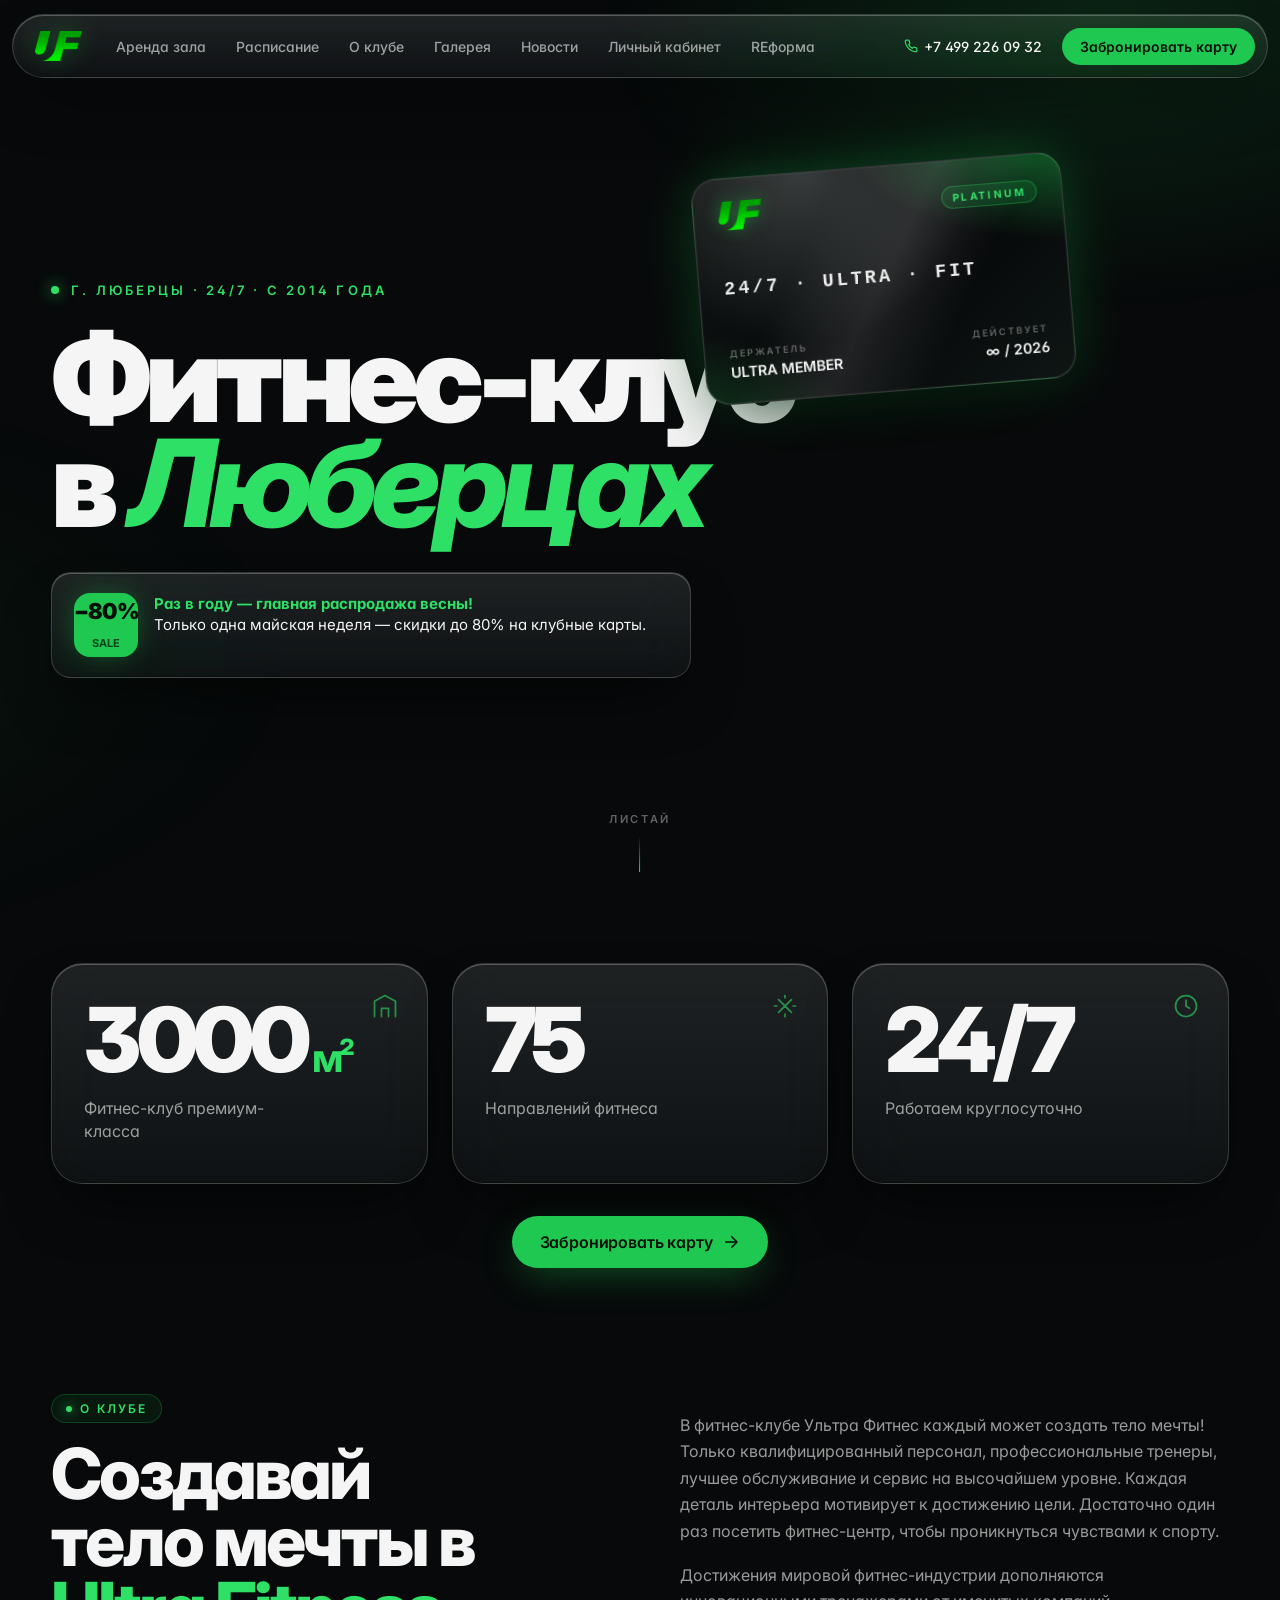
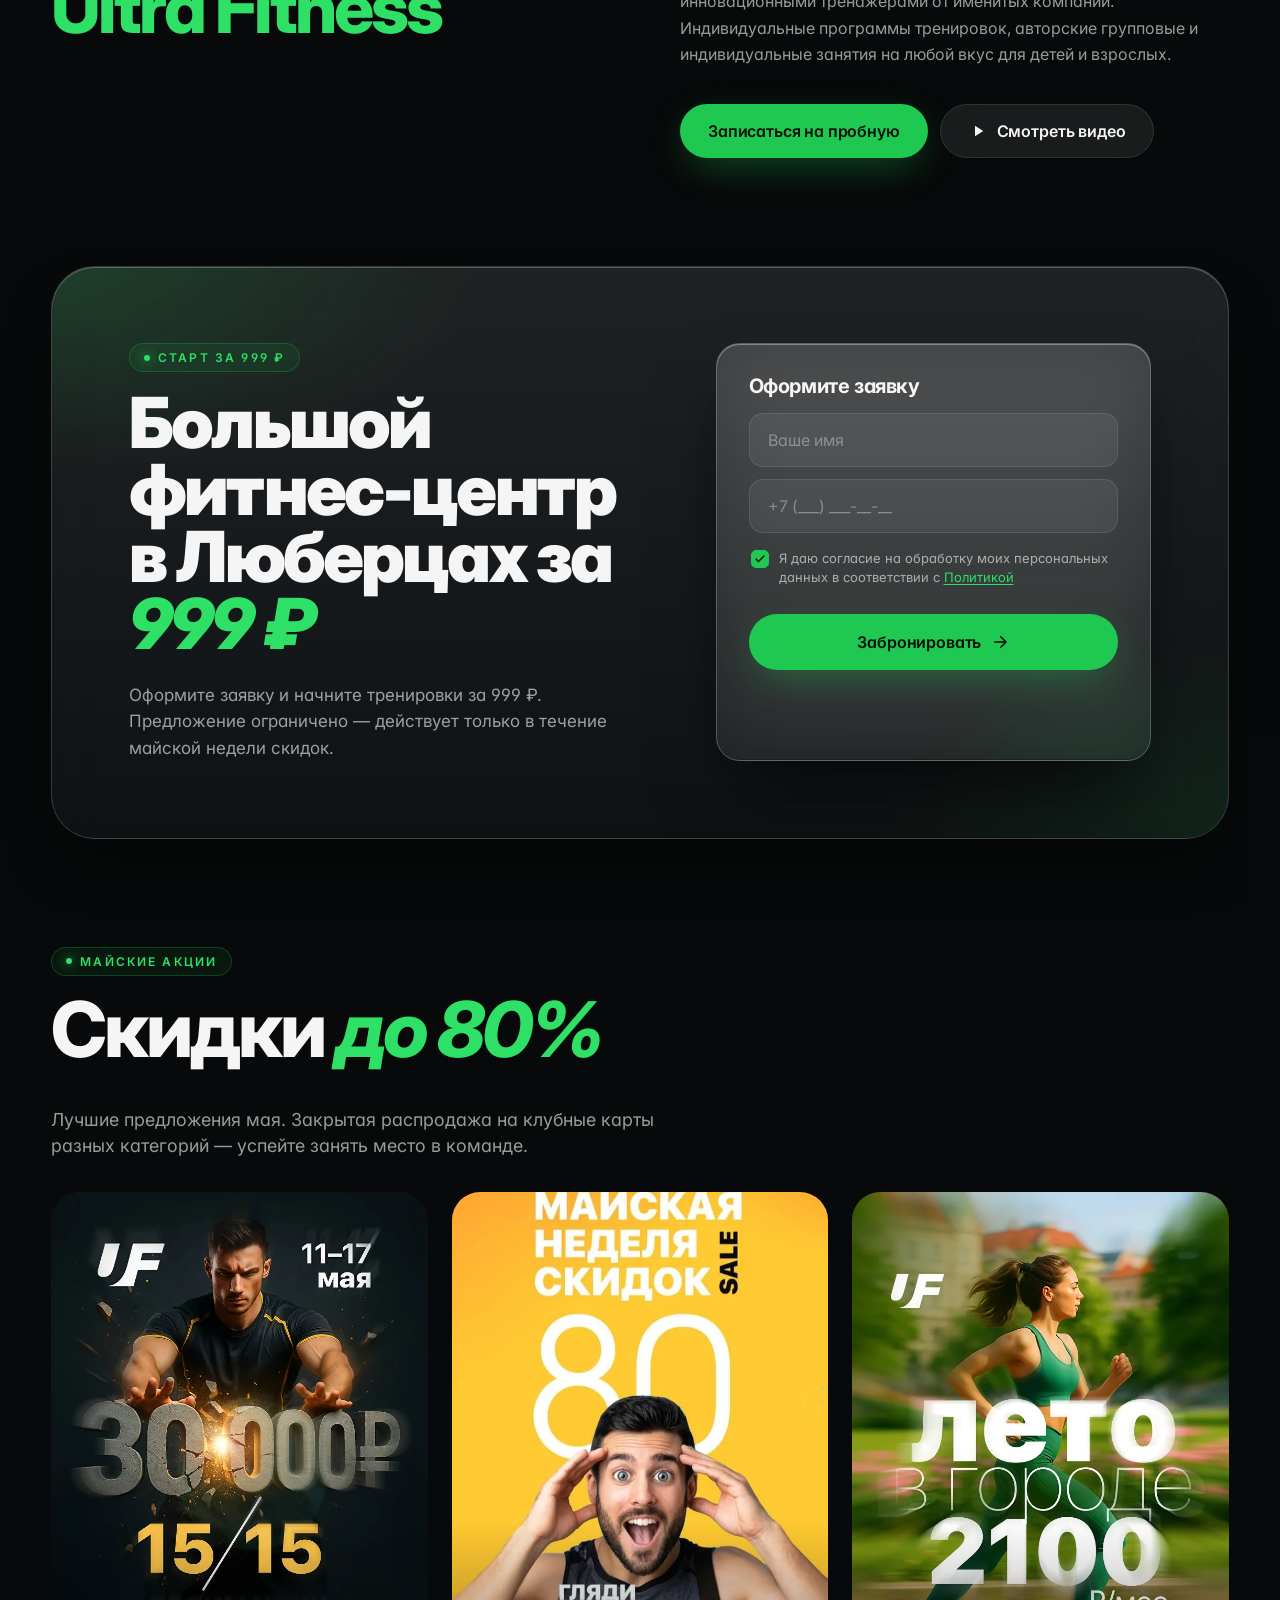
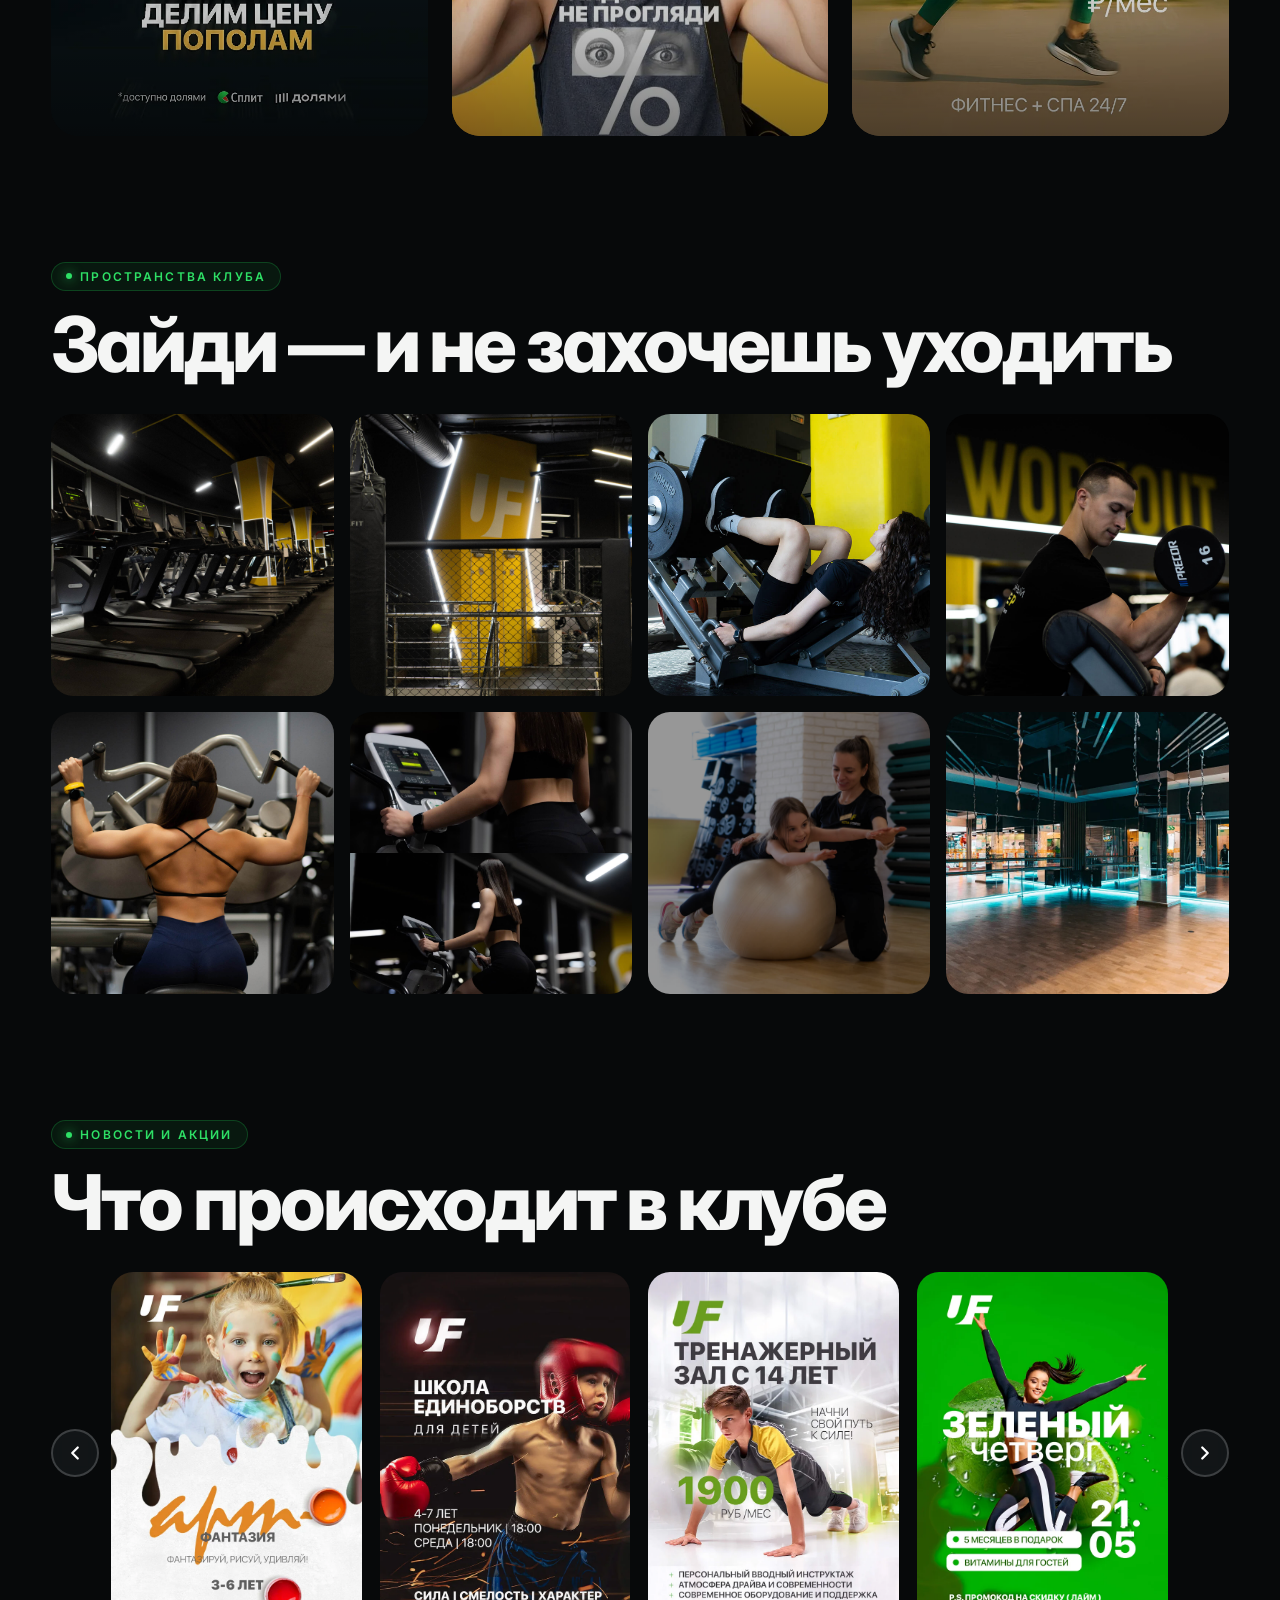
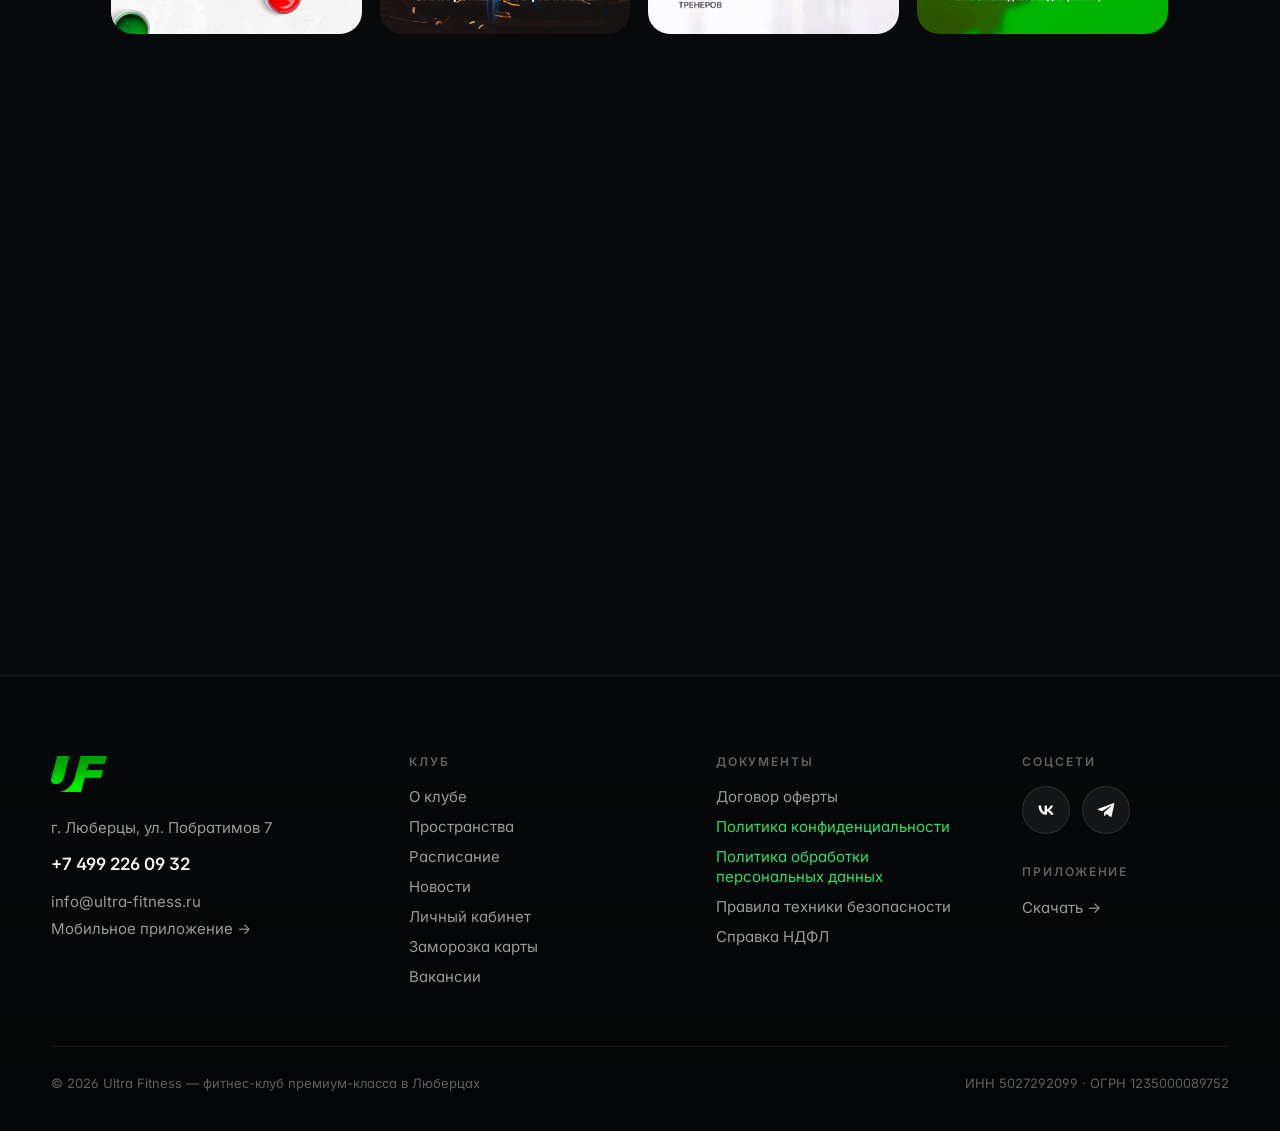
==== commit 3928b765: "Fix lightbox z-index and responsiveness Lightbox was inside .gallery section (position:relative; z-i" ====
--- a/index.html
+++ b/index.html
@@ -568,14 +568,14 @@
     .lightbox__stage {
       position: relative;
       width: min(90vw, 1400px);
-      height: min(82vh, 900px);
+      max-height: calc(100dvh - 100px);
       display: flex;
       align-items: center;
       justify-content: center;
     }
     .lightbox__img {
       max-width: 100%;
-      max-height: 100%;
+      max-height: calc(100dvh - 100px);
       width: auto;
       height: auto;
       object-fit: contain;
@@ -649,7 +649,7 @@
       .lightbox__nav--prev { left: 10px; }
       .lightbox__nav--next { right: 10px; }
       .lightbox__btn { top: 14px; right: 14px; width: 40px; height: 40px; }
-      .lightbox__stage { width: 96vw; height: 78vh; }
+      .lightbox__stage { width: 96vw; max-height: calc(100dvh - 80px); }
     }
 
     /* ===== NEWS ===== */
@@ -975,23 +975,6 @@
     <div class="gallery__item reveal" data-delay="1" data-src="assets/club-6.jpeg"><img src="assets/club-6.jpeg" alt="Тренировка" loading="lazy" /><div class="gallery__zoom"><svg viewBox="0 0 24 24" fill="none" stroke-linecap="round" stroke-linejoin="round"><path d="M15 3h6v6M9 21H3v-6M21 3l-7 7M3 21l7-7"/></svg></div></div>
     <div class="gallery__item reveal" data-delay="2" data-src="assets/club-7.png"><img src="assets/club-7.png" alt="Детский фитнес" loading="lazy" /><div class="gallery__zoom"><svg viewBox="0 0 24 24" fill="none" stroke-linecap="round" stroke-linejoin="round"><path d="M15 3h6v6M9 21H3v-6M21 3l-7 7M3 21l7-7"/></svg></div></div>
     <div class="gallery__item reveal" data-delay="3" data-src="assets/hall-1.webp"><img src="assets/hall-1.webp" alt="Студия пилатеса" loading="lazy" /><div class="gallery__zoom"><svg viewBox="0 0 24 24" fill="none" stroke-linecap="round" stroke-linejoin="round"><path d="M15 3h6v6M9 21H3v-6M21 3l-7 7M3 21l7-7"/></svg></div></div>
-  </div>
-
-  <!-- LIGHTBOX -->
-  <div class="lightbox" id="lightbox" aria-hidden="true">
-    <button class="lightbox__btn" id="lbClose" aria-label="Закрыть">
-      <svg viewBox="0 0 24 24" fill="none" stroke-linecap="round" stroke-linejoin="round"><path d="M18 6L6 18M6 6l12 12"/></svg>
-    </button>
-    <button class="lightbox__nav lightbox__nav--prev" id="lbPrev" aria-label="Предыдущее">
-      <svg viewBox="0 0 24 24" fill="none" stroke-linecap="round" stroke-linejoin="round"><polyline points="15 18 9 12 15 6"/></svg>
-    </button>
-    <button class="lightbox__nav lightbox__nav--next" id="lbNext" aria-label="Следующее">
-      <svg viewBox="0 0 24 24" fill="none" stroke-linecap="round" stroke-linejoin="round"><polyline points="9 18 15 12 9 6"/></svg>
-    </button>
-    <div class="lightbox__stage">
-      <img class="lightbox__img" id="lbImg" alt="" />
-    </div>
-    <div class="lightbox__counter"><b id="lbCur">1</b> / <span id="lbTotal">8</span></div>
   </div>
 </section>
 
@@ -1229,5 +1212,21 @@
   });
 </script>
 
+<!-- LIGHTBOX — at body level so z-index:400 is in root stacking context -->
+<div class="lightbox" id="lightbox" aria-hidden="true">
+  <button class="lightbox__btn" id="lbClose" aria-label="Закрыть">
+    <svg viewBox="0 0 24 24" fill="none" stroke-linecap="round" stroke-linejoin="round"><path d="M18 6L6 18M6 6l12 12"/></svg>
+  </button>
+  <button class="lightbox__nav lightbox__nav--prev" id="lbPrev" aria-label="Предыдущее">
+    <svg viewBox="0 0 24 24" fill="none" stroke-linecap="round" stroke-linejoin="round"><polyline points="15 18 9 12 15 6"/></svg>
+  </button>
+  <button class="lightbox__nav lightbox__nav--next" id="lbNext" aria-label="Следующее">
+    <svg viewBox="0 0 24 24" fill="none" stroke-linecap="round" stroke-linejoin="round"><polyline points="9 18 15 12 9 6"/></svg>
+  </button>
+  <div class="lightbox__stage">
+    <img class="lightbox__img" id="lbImg" alt="" />
+  </div>
+  <div class="lightbox__counter"><b id="lbCur">1</b> / <span id="lbTotal">8</span></div>
+</div>
 </body>
 </html>
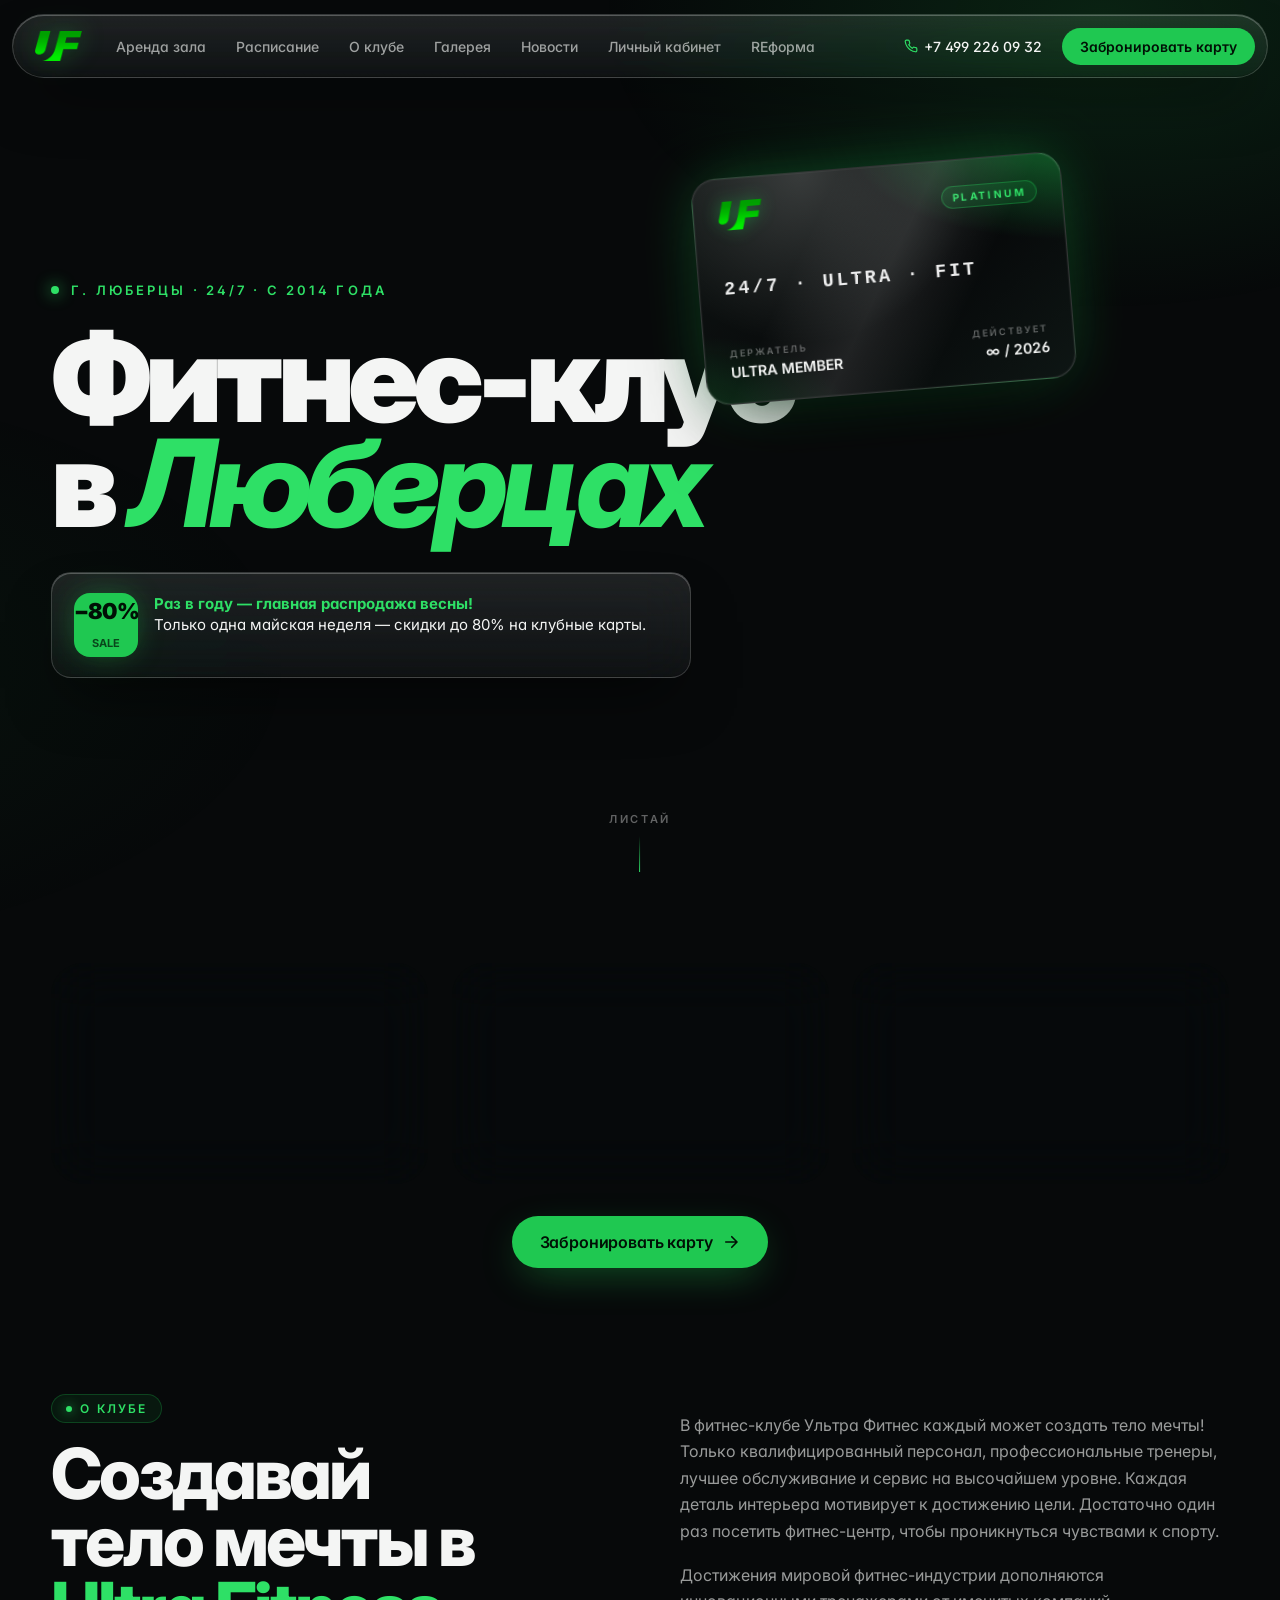
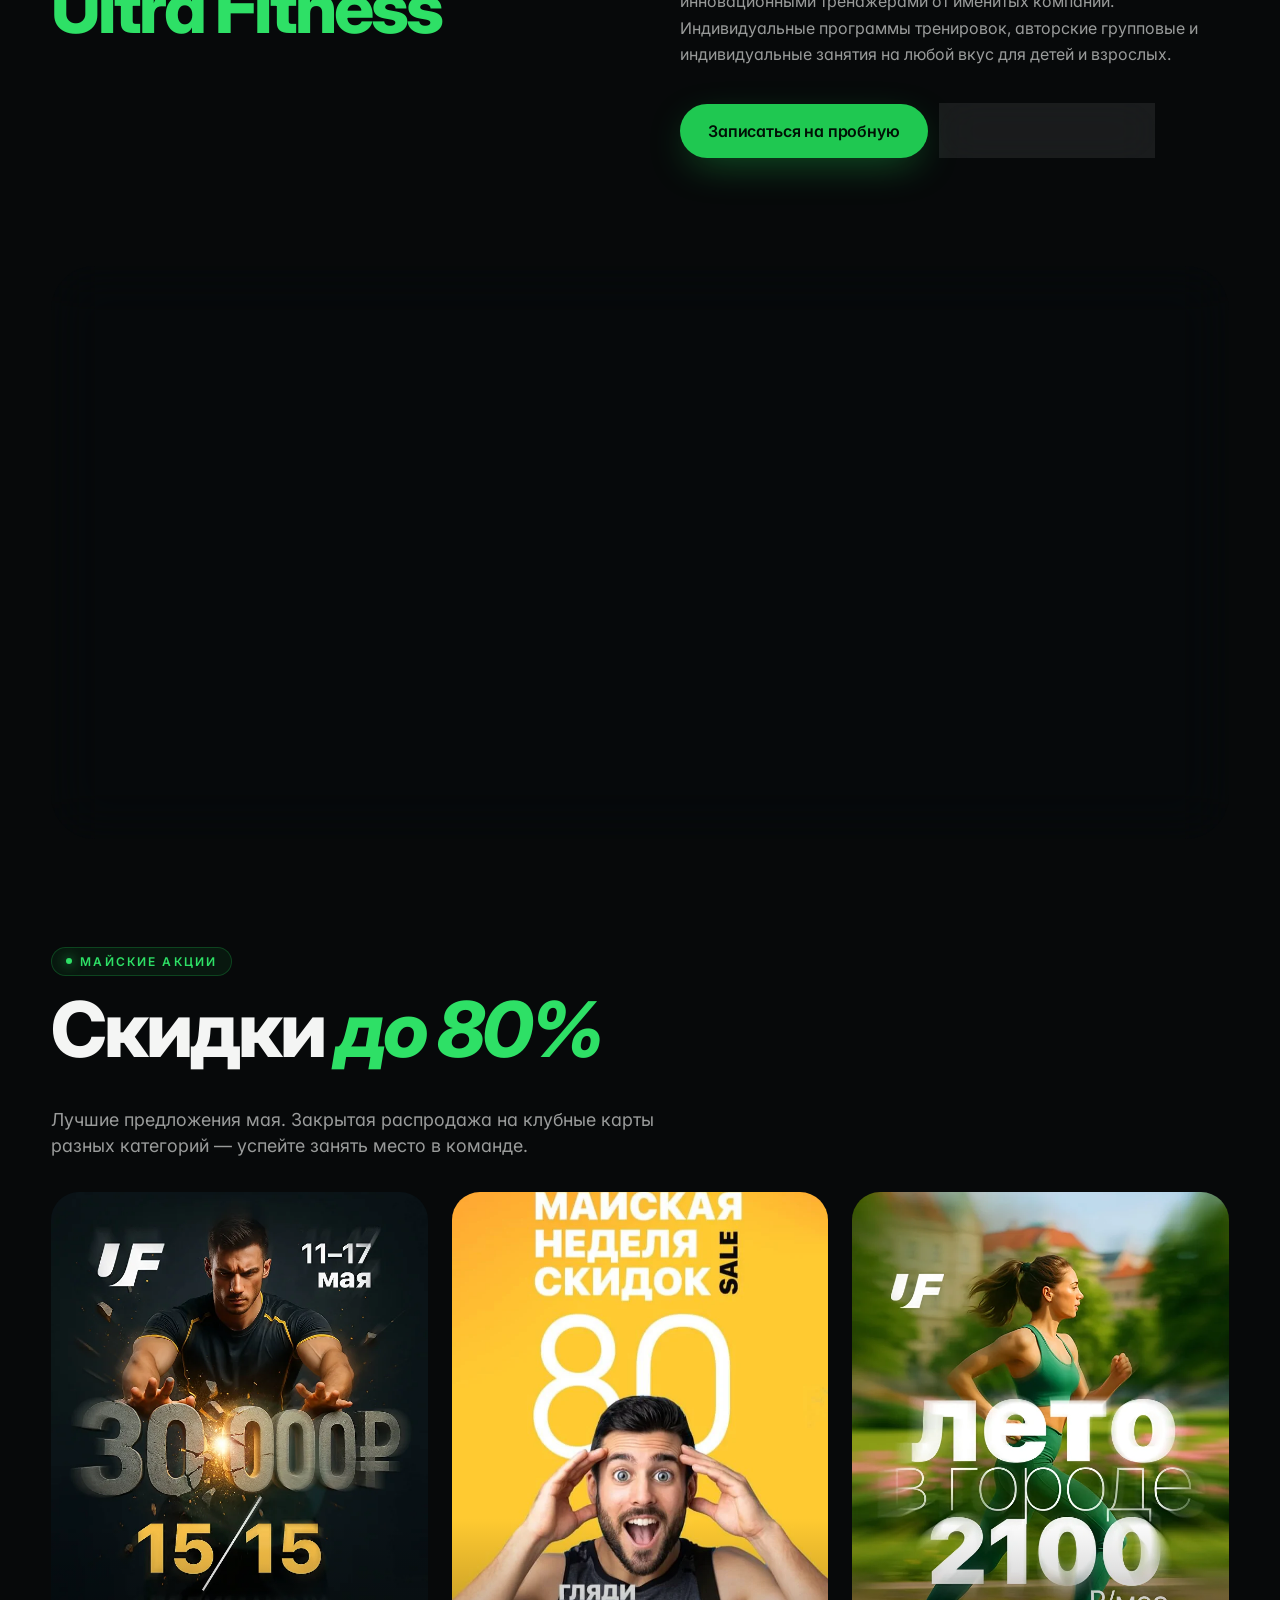
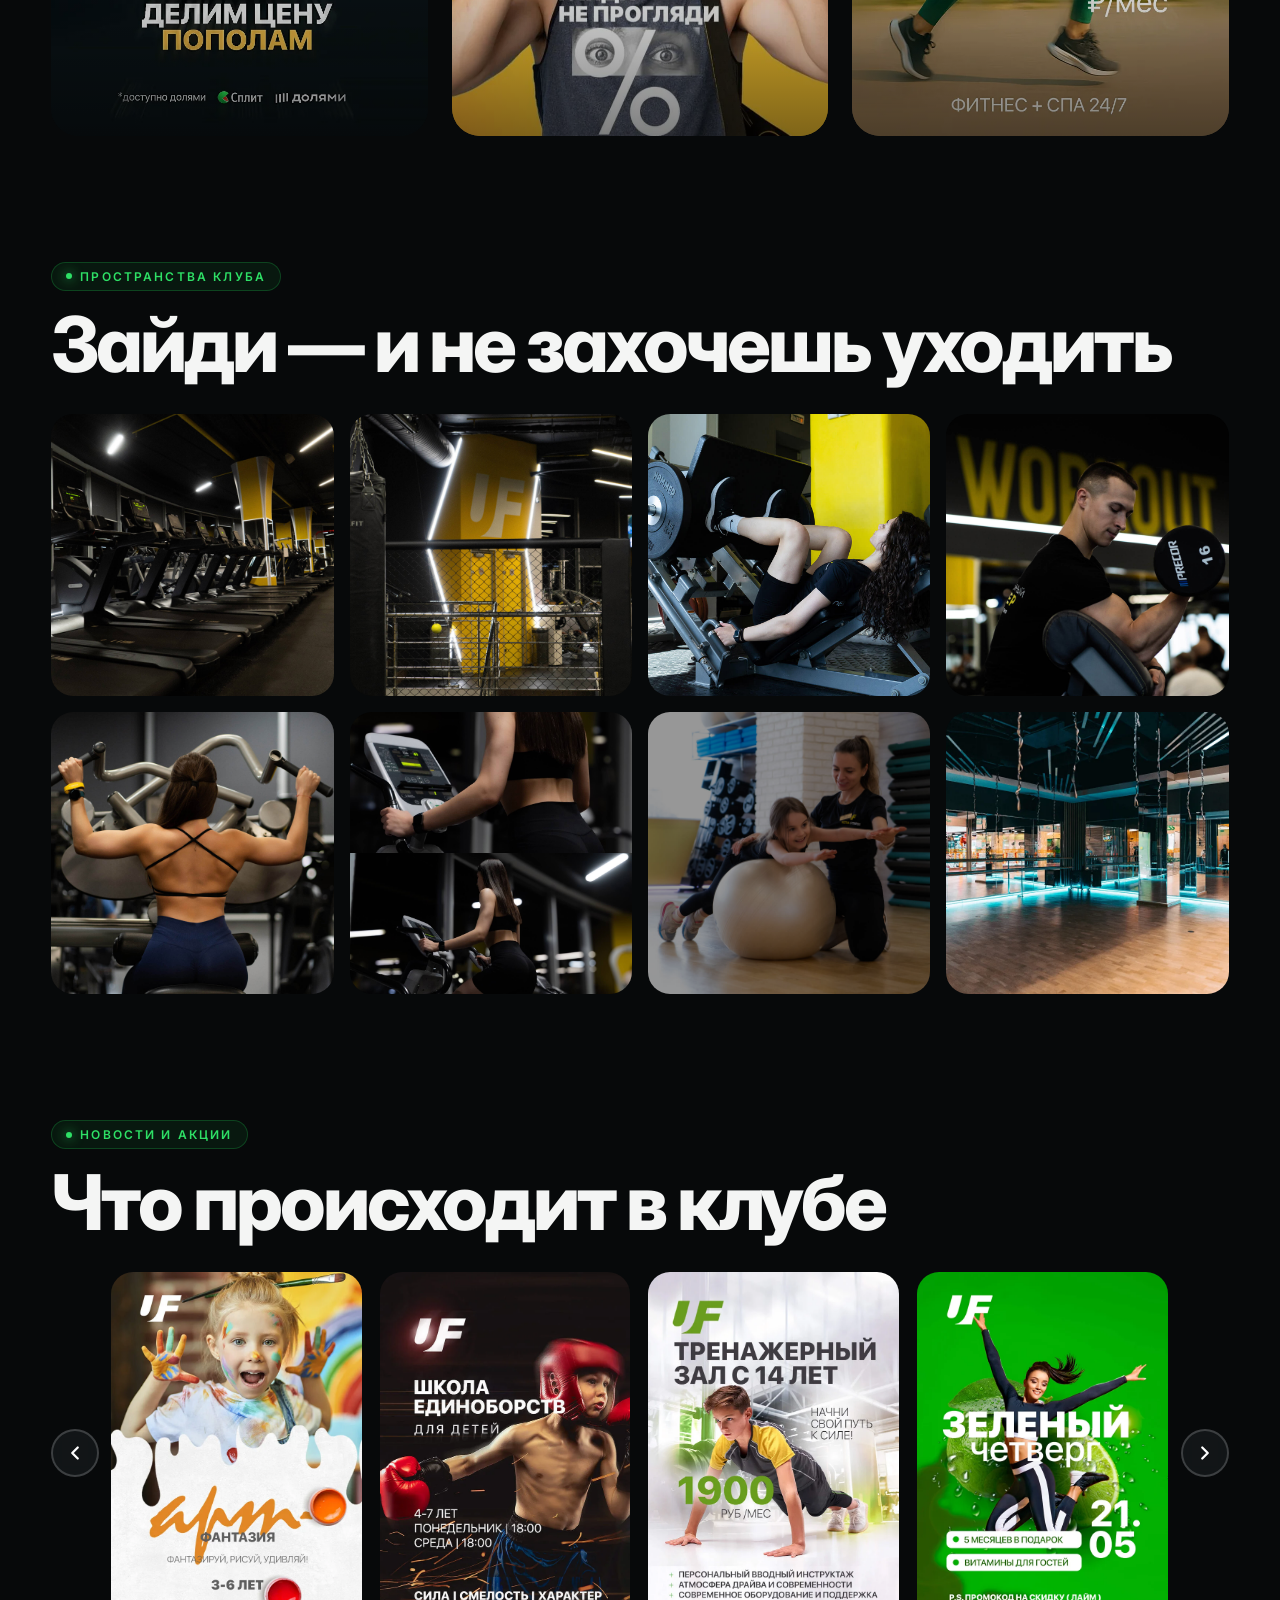
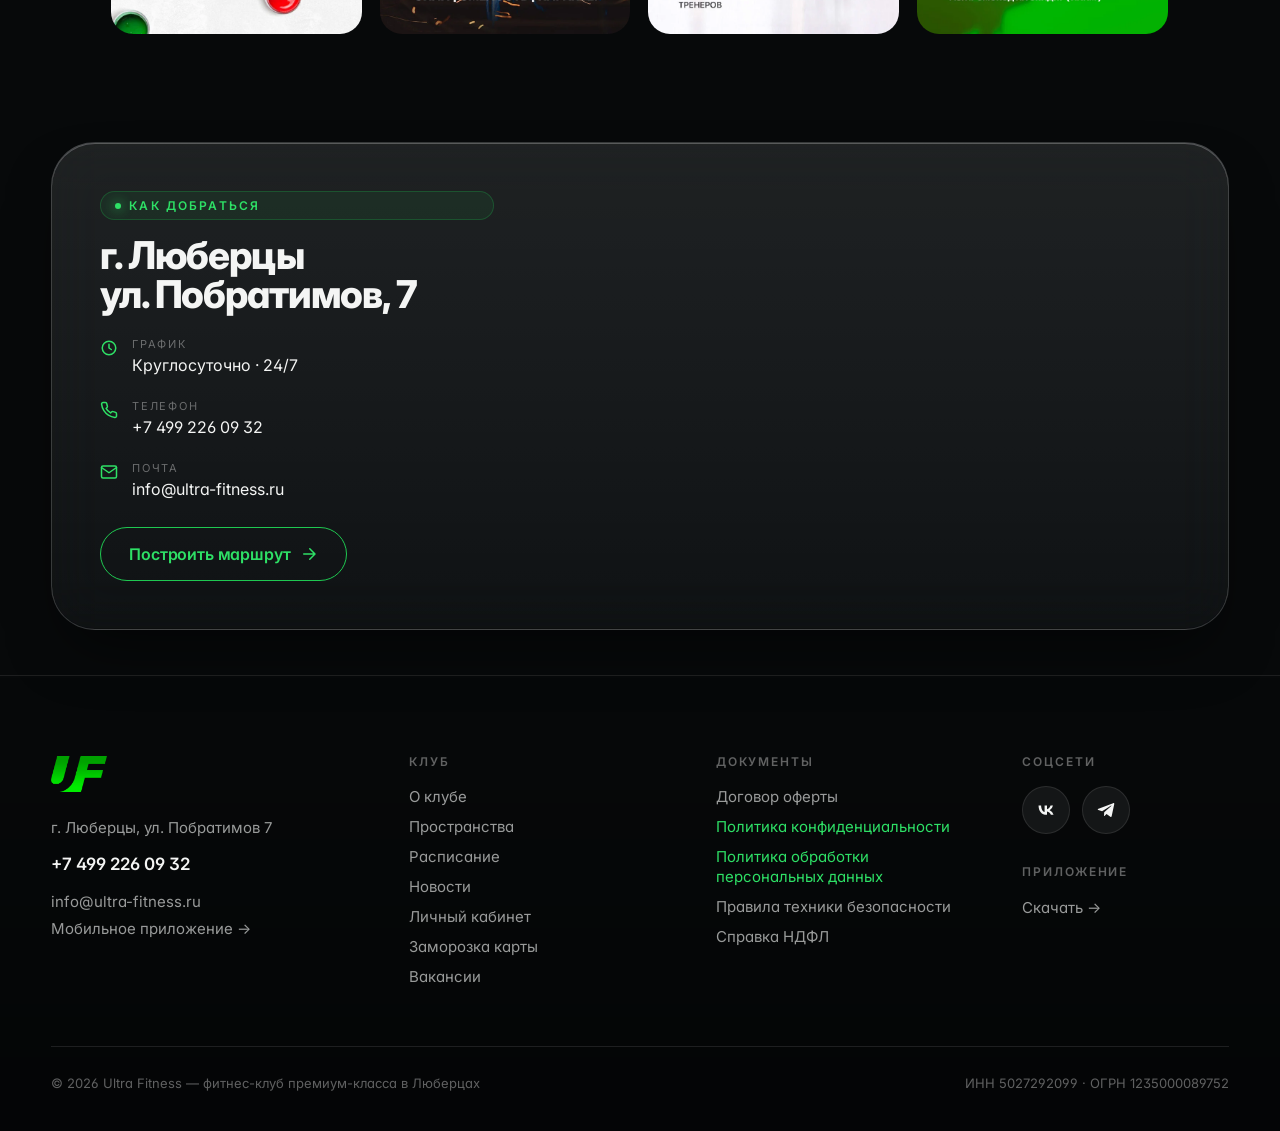
==== commit 16562098: "Fix lightbox not opening: move div before script tags Lightbox div was placed after the inline scrip" ====
--- a/index.html
+++ b/index.html
@@ -1054,6 +1054,23 @@
 
 </main>
 
+<!-- LIGHTBOX — must be before scripts so getElementById('lightbox') works -->
+<div class="lightbox" id="lightbox" aria-hidden="true">
+  <button class="lightbox__btn" id="lbClose" aria-label="Закрыть">
+    <svg viewBox="0 0 24 24" fill="none" stroke-linecap="round" stroke-linejoin="round"><path d="M18 6L6 18M6 6l12 12"/></svg>
+  </button>
+  <button class="lightbox__nav lightbox__nav--prev" id="lbPrev" aria-label="Предыдущее">
+    <svg viewBox="0 0 24 24" fill="none" stroke-linecap="round" stroke-linejoin="round"><polyline points="15 18 9 12 15 6"/></svg>
+  </button>
+  <button class="lightbox__nav lightbox__nav--next" id="lbNext" aria-label="Следующее">
+    <svg viewBox="0 0 24 24" fill="none" stroke-linecap="round" stroke-linejoin="round"><polyline points="9 18 15 12 9 6"/></svg>
+  </button>
+  <div class="lightbox__stage">
+    <img class="lightbox__img" id="lbImg" alt="" />
+  </div>
+  <div class="lightbox__counter"><b id="lbCur">1</b> / <span id="lbTotal">8</span></div>
+</div>
+
 <script src="site.js"></script>
 <script src="fly-card.js"></script>
 <script>
@@ -1212,21 +1229,5 @@
   });
 </script>
 
-<!-- LIGHTBOX — at body level so z-index:400 is in root stacking context -->
-<div class="lightbox" id="lightbox" aria-hidden="true">
-  <button class="lightbox__btn" id="lbClose" aria-label="Закрыть">
-    <svg viewBox="0 0 24 24" fill="none" stroke-linecap="round" stroke-linejoin="round"><path d="M18 6L6 18M6 6l12 12"/></svg>
-  </button>
-  <button class="lightbox__nav lightbox__nav--prev" id="lbPrev" aria-label="Предыдущее">
-    <svg viewBox="0 0 24 24" fill="none" stroke-linecap="round" stroke-linejoin="round"><polyline points="15 18 9 12 15 6"/></svg>
-  </button>
-  <button class="lightbox__nav lightbox__nav--next" id="lbNext" aria-label="Следующее">
-    <svg viewBox="0 0 24 24" fill="none" stroke-linecap="round" stroke-linejoin="round"><polyline points="9 18 15 12 9 6"/></svg>
-  </button>
-  <div class="lightbox__stage">
-    <img class="lightbox__img" id="lbImg" alt="" />
-  </div>
-  <div class="lightbox__counter"><b id="lbCur">1</b> / <span id="lbTotal">8</span></div>
-</div>
 </body>
 </html>
